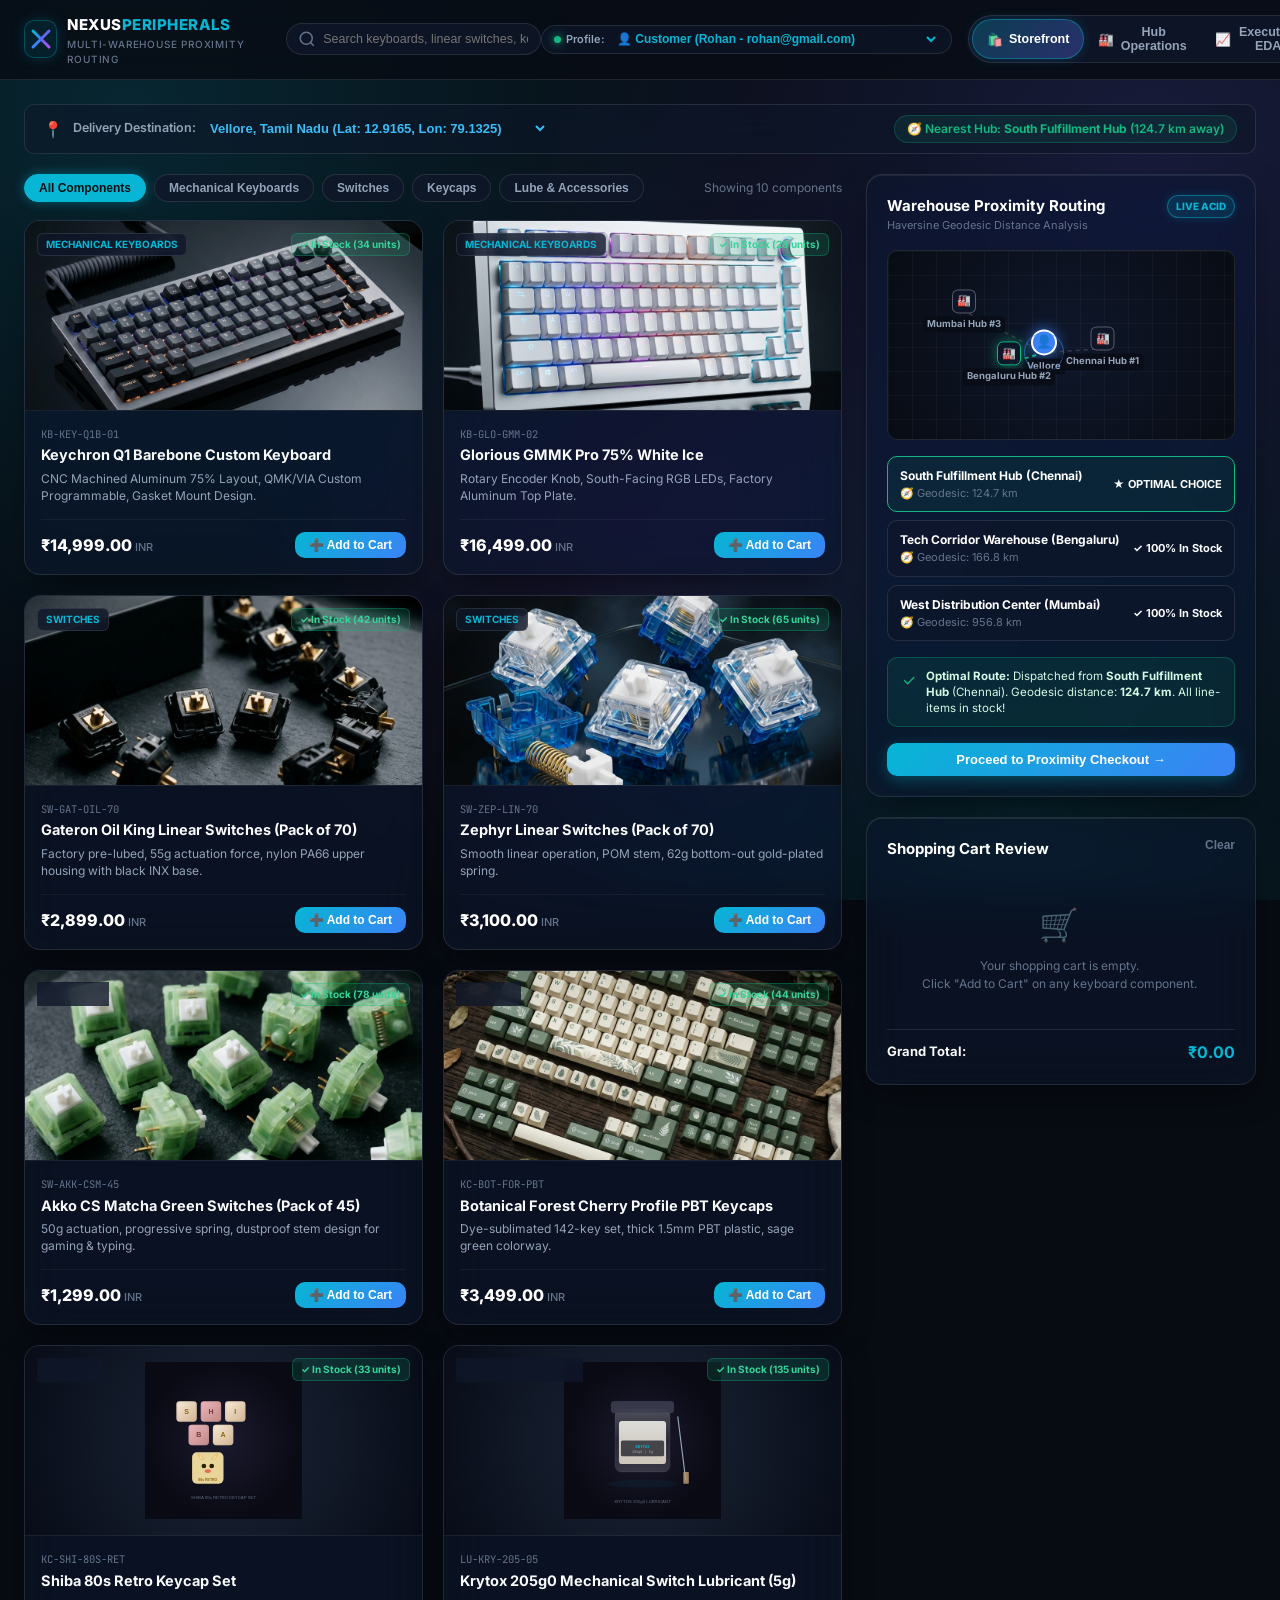
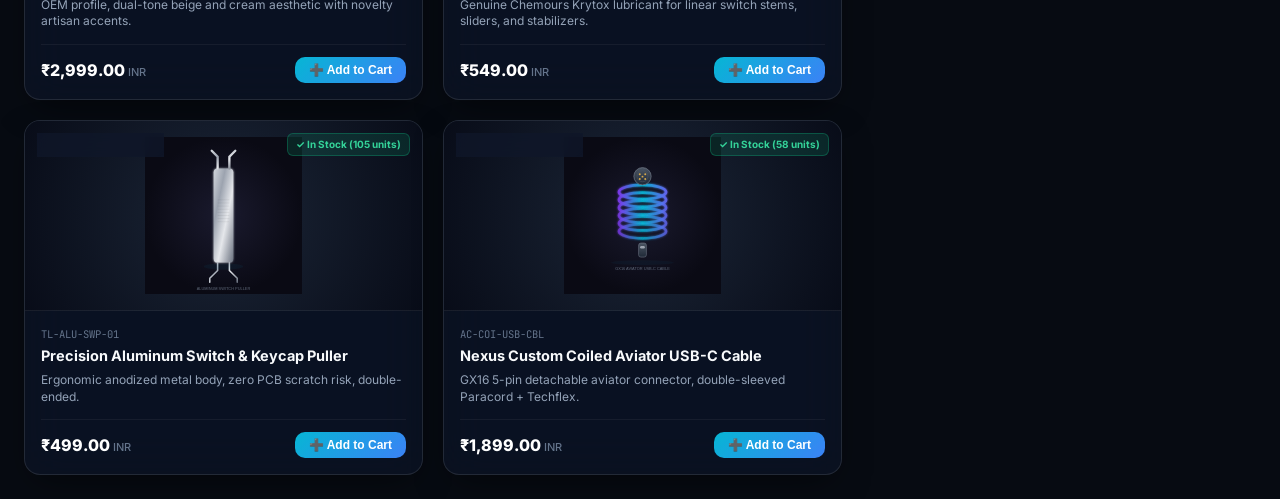
==== web_frontend/index.html @ e1bd0ddf "Replace Python UI with Web UI" ====
<!DOCTYPE html>
<html lang="en">
<head>
  <meta charset="UTF-8">
  <meta name="viewport" content="width=device-width, initial-scale=1.0">
  <title>Nexus Peripherals — Multi-Warehouse Inventory & Proximity Routing System</title>
  <meta name="description" content="Next-generation E-Commerce & Multi-Warehouse Fulfillment Platform for custom mechanical keyboards and components.">
  
  <!-- Modern Google Fonts -->
  <link rel="preconnect" href="https://fonts.googleapis.com">
  <link rel="preconnect" href="https://fonts.gstatic.com" crossorigin>
  <link href="https://fonts.googleapis.com/css2?family=Inter:wght@300;400;500;600;700;800&family=JetBrains+Mono:wght@400;500;600&display=swap" rel="stylesheet">
  
  <!-- Core Design System Stylesheet -->
  <link rel="stylesheet" href="styles.css">
</head>
<body class="dark-theme">

  <!-- =========================================================================
       GLOBAL APP HEADER & ROLE SWITCHER
       ========================================================================= -->
  <header class="app-header" id="app-header">
    <div class="header-left">
      <div class="brand-logo" id="brand-logo">
        <div class="logo-glyph">
          <svg width="24" height="24" viewBox="0 0 24 24" fill="none">
            <path d="M4 4L12 12L4 20" stroke="url(#cyanGrad)" stroke-width="3" stroke-linecap="round" stroke-linejoin="round"/>
            <path d="M20 4L12 12L20 20" stroke="url(#indigoGrad)" stroke-width="3" stroke-linecap="round" stroke-linejoin="round"/>
            <defs>
              <linearGradient id="cyanGrad" x1="4" y1="4" x2="12" y2="12" gradientUnits="userSpaceOnUse">
                <stop stop-color="#06B6D4"/>
                <stop offset="1" stop-color="#3B82F6"/>
              </linearGradient>
              <linearGradient id="indigoGrad" x1="12" y1="12" x2="20" y2="20" gradientUnits="userSpaceOnUse">
                <stop stop-color="#6366F1"/>
                <stop offset="1" stop-color="#A855F7"/>
              </linearGradient>
            </defs>
          </svg>
        </div>
        <div class="brand-text">
          <span class="brand-title">NEXUS<span class="brand-highlight">PERIPHERALS</span></span>
          <span class="brand-subtitle">Multi-Warehouse Proximity Routing</span>
        </div>
      </div>

      <!-- Quick Search Bar -->
      <div class="search-container">
        <svg class="search-icon" width="18" height="18" viewBox="0 0 24 24" fill="none" stroke="currentColor" stroke-width="2">
          <circle cx="11" cy="11" r="8"></circle>
          <line x1="21" y1="21" x2="16.65" y2="16.65"></line>
        </svg>
        <input type="text" id="global-search-input" placeholder="Search keyboards, linear switches, keycaps..." autocomplete="off">
      </div>
    </div>

    <div class="header-right">
      <!-- Fast Profile Switcher -->
      <div class="role-selector-pill">
        <label for="active-profile-select" class="profile-label">
          <span class="pulse-dot"></span> Profile:
        </label>
        <select id="active-profile-select" class="custom-select">
          <option value="CUSTOMER">👤 Customer (Rohan - rohan@gmail.com)</option>
          <option value="MANAGER_BLR">🏭 Bengaluru Hub Mgr (manager_bengaluru)</option>
          <option value="MANAGER_MAA">🏭 Chennai Hub Mgr (Samarth - samarth@gmail.com)</option>
          <option value="MANAGER_BOM">🏭 Mumbai Hub Mgr (manager_mumbai)</option>
          <option value="ADMIN">🛡️ System Administrator (admin)</option>
        </select>
      </div>

      <!-- Active Portal Tabs -->
      <nav class="portal-nav" id="portal-nav">
        <button class="nav-tab active" data-portal="customer" id="nav-btn-customer">
          <span class="tab-icon">🛍️</span> Storefront
        </button>
        <button class="nav-tab" data-portal="manager" id="nav-btn-manager">
          <span class="tab-icon">🏭</span> Hub Operations
        </button>
        <button class="nav-tab" data-portal="admin" id="nav-btn-admin">
          <span class="tab-icon">📈</span> Executive EDA
        </button>
      </nav>

      <!-- Cart Trigger Button -->
      <button class="cart-trigger-btn" id="open-cart-modal-btn" aria-label="Open Cart">
        <div class="cart-icon-wrapper">
          <svg width="20" height="20" viewBox="0 0 24 24" fill="none" stroke="currentColor" stroke-width="2">
            <circle cx="9" cy="21" r="1"></circle>
            <circle cx="20" cy="21" r="1"></circle>
            <path d="M1 1h4l2.68 13.39a2 2 0 0 0 2 1.61h9.72a2 2 0 0 0 2-1.61L23 6H6"></path>
          </svg>
          <span class="cart-badge" id="cart-item-count-badge">0</span>
        </div>
        <div class="cart-summary-text">
          <span class="cart-label">Cart</span>
          <span class="cart-amount" id="cart-subtotal-header">₹0</span>
        </div>
      </button>

      <!-- Outbox Telemetry Launcher -->
      <button class="header-action-btn" id="open-outbox-btn" title="View Mailer Telemetry & Outbox">
        <svg width="18" height="18" viewBox="0 0 24 24" fill="none" stroke="currentColor" stroke-width="2">
          <path d="M4 4h16c1.1 0 2 .9 2 2v12c0 1.1-.9 2-2 2H4c-1.1 0-2-.9-2-2V6c0-1.1.9-2 2-2z"></path>
          <polyline points="22,6 12,13 2,6"></polyline>
        </svg>
      </button>
    </div>
  </header>

  <!-- =========================================================================
       MAIN PORTAL CONTAINER
       ========================================================================= -->
  <main class="app-main-content">

    <!-- =======================================================================
         PORTAL 1: CUSTOMER STOREFRONT & PROXIMITY ROUTER
         ======================================================================= -->
    <section class="portal-view active" id="portal-customer-view">
      
      <!-- Customer Banner & Location Bar -->
      <div class="customer-location-strip">
        <div class="location-picker">
          <span class="location-pin">📍</span>
          <span class="location-label">Delivery Destination:</span>
          <select id="customer-city-select" class="custom-select city-select">
            <option value="Vellore" selected>Vellore, Tamil Nadu (Lat: 12.9165, Lon: 79.1325)</option>
            <option value="Bengaluru">Bengaluru, Karnataka (Lat: 12.9716, Lon: 77.5946)</option>
            <option value="Chennai">Chennai, Tamil Nadu (Lat: 13.0827, Lon: 80.2707)</option>
            <option value="Mumbai">Mumbai, Maharashtra (Lat: 19.0760, Lon: 72.8777)</option>
            <option value="Hyderabad">Hyderabad, Telangana (Lat: 17.3850, Lon: 78.4867)</option>
            <option value="Delhi">Delhi, NCR (Lat: 28.7041, Lon: 77.1025)</option>
            <option value="Coimbatore">Coimbatore, Tamil Nadu (Lat: 11.0168, Lon: 76.9558)</option>
          </select>
        </div>
        <div class="location-status-badge" id="proximity-routing-summary-badge">
          <span class="sparkle-icon">🧭</span> Nearest Hub: Evaluating Geodesic Distance...
        </div>
      </div>

      <div class="storefront-layout">
        
        <!-- Left: Product Catalog & Filtering -->
        <div class="catalog-main">
          
          <div class="catalog-controls">
            <div class="category-pills" id="category-filter-pills">
              <button class="pill-btn active" data-category="ALL">All Components</button>
              <button class="pill-btn" data-category="1">Mechanical Keyboards</button>
              <button class="pill-btn" data-category="2">Switches</button>
              <button class="pill-btn" data-category="3">Keycaps</button>
              <button class="pill-btn" data-category="4">Lube & Accessories</button>
            </div>
            <div class="catalog-meta">
              <span id="product-count-display">Showing 10 components</span>
            </div>
          </div>

          <!-- Product Card Grid -->
          <div class="product-grid" id="product-card-grid">
            <!-- Dynamic products rendered by app.js -->
          </div>
        </div>

        <!-- Right: Proximity Router & Routing Telemetry Widget -->
        <aside class="proximity-sidebar">
          
          <div class="glass-card proximity-card">
            <div class="card-header">
              <div class="card-title-group">
                <h3 class="card-title">Warehouse Proximity Routing</h3>
                <span class="card-subtitle">Haversine Geodesic Distance Analysis</span>
              </div>
              <span class="badge badge-glow">LIVE ACID</span>
            </div>

            <!-- Vector Proximity Radar Map -->
            <div class="proximity-radar-map" id="proximity-radar-map">
              <div class="map-grid-bg"></div>
              
              <!-- Customer Pin -->
              <div class="map-node customer-node" id="map-customer-node" style="top: 54%; left: 45%;">
                <div class="node-ripple"></div>
                <div class="node-icon">👤</div>
                <span class="node-label" id="map-customer-city-label">Vellore</span>
              </div>

              <!-- Warehouse Nodes -->
              <div class="map-node wh-node maa-node" style="top: 52%; left: 62%;" title="South Fulfillment Hub (Chennai)">
                <div class="node-icon">🏭</div>
                <span class="node-label">Chennai Hub #1</span>
              </div>

              <div class="map-node wh-node blr-node optimal-node" style="top: 60%; left: 35%;" title="Tech Corridor Hub (Bengaluru)">
                <div class="node-icon">🏭</div>
                <span class="node-label">Bengaluru Hub #2</span>
              </div>

              <div class="map-node wh-node bom-node" style="top: 32%; left: 22%;" title="West Distribution Center (Mumbai)">
                <div class="node-icon">🏭</div>
                <span class="node-label">Mumbai Hub #3</span>
              </div>

              <!-- SVG Connection Lines -->
              <svg class="map-lines-svg" id="map-lines-svg">
                <line id="line-customer-maa" x1="45%" y1="54%" x2="62%" y2="52%" class="routing-line eligible"/>
                <line id="line-customer-blr" x1="45%" y1="54%" x2="35%" y2="60%" class="routing-line optimal"/>
                <line id="line-customer-bom" x1="45%" y1="54%" x2="22%" y2="32%" class="routing-line eligible"/>
              </svg>
            </div>

            <!-- Candidate Warehouses Distance Cards -->
            <div class="candidate-hubs-list" id="candidate-hubs-list">
              <!-- Rendered dynamically -->
            </div>

            <div class="routing-decision-banner" id="routing-decision-banner">
              <div class="decision-icon">✓</div>
              <div class="decision-text">
                <strong>Optimal Route Selected:</strong> Orders dispatching from closest warehouse with 100% cart availability.
              </div>
            </div>

            <button class="btn btn-primary btn-full checkout-trigger-btn" id="sidebar-proceed-checkout-btn">
              Proceed to Proximity Checkout &rarr;
            </button>
          </div>

          <!-- Quick Shopping Cart Mini-Drawer -->
          <div class="glass-card mini-cart-card">
            <div class="card-header">
              <h3 class="card-title">Shopping Cart Review</h3>
              <button class="btn-text" id="clear-mini-cart-btn">Clear</button>
            </div>
            <div class="mini-cart-items-list" id="mini-cart-items-list">
              <div class="empty-cart-message">
                <span class="empty-icon">🛒</span>
                <p>Your shopping cart is empty.<br>Click "Add to Cart" on any keyboard component.</p>
              </div>
            </div>
            <div class="mini-cart-footer">
              <div class="subtotal-row">
                <span>Grand Total:</span>
                <span class="subtotal-val" id="mini-cart-grand-total">₹0.00</span>
              </div>
            </div>
          </div>

        </aside>

      </div>
    </section>

    <!-- =======================================================================
         PORTAL 2: WAREHOUSE MANAGER OPERATIONS
         ======================================================================= -->
    <section class="portal-view" id="portal-manager-view">
      
      <div class="manager-hub-header">
        <div class="hub-info-block">
          <div class="hub-icon-box">🏭</div>
          <div class="hub-details">
            <div class="hub-title-row">
              <h2 class="hub-name" id="current-manager-hub-name">Tech Corridor Hub #2 — Bengaluru</h2>
              <span class="badge badge-success">STAFF ACTIVE</span>
            </div>
            <p class="hub-subtitle">Assigned Hub Manager: <strong>Samarth</strong> (<span id="current-manager-email">samarth@gmail.com</span>) • Geodesic Lat: 12.9716, Lon: 77.5946</p>
          </div>
        </div>

        <div class="hub-actions-bar">
          <button class="btn btn-secondary" id="open-restock-modal-btn">
            <span>➕</span> Record Restock Intake
          </button>
          <button class="btn btn-primary" id="refresh-hub-inventory-btn">
            <span>🔄</span> Sync Live Inventory
          </button>
        </div>
      </div>

      <!-- Manager Grid: Bins + Kanban Pipeline -->
      <div class="manager-layout-grid">
        
        <!-- Left: Inventory Bins & Low Stock Monitor -->
        <div class="glass-card inventory-bins-card">
          <div class="card-header">
            <div>
              <h3 class="card-title">Warehouse Bin Inventory Matrix</h3>
              <span class="card-subtitle">Real-time Stock Levels vs. Safety Reorder Thresholds</span>
            </div>
            <span class="badge badge-warning" id="low-stock-count-badge">2 Low Stock Warnings</span>
          </div>

          <div class="bin-table-container">
            <table class="data-table" id="hub-inventory-table">
              <thead>
                <tr>
                  <th>Component</th>
                  <th>SKU</th>
                  <th>Units In Bin</th>
                  <th>Reorder Level</th>
                  <th>Safety Status</th>
                  <th>Quick Restock</th>
                </tr>
              </thead>
              <tbody id="hub-inventory-table-body">
                <!-- Dynamically generated -->
              </tbody>
            </table>
          </div>
        </div>

        <!-- Right: Dispatch Pipeline Kanban Board -->
        <div class="glass-card kanban-card">
          <div class="card-header">
            <div>
              <h3 class="card-title">Fulfillment & Shipment Pipeline</h3>
              <span class="card-subtitle">Live Manifest Tracking & Courier Status Transitions</span>
            </div>
            <span class="badge badge-info">4 Active Dispatches</span>
          </div>

          <div class="kanban-board-container" id="kanban-board-container">
            
            <!-- Column 1: Preparing -->
            <div class="kanban-column" data-status="PREPARING">
              <div class="kanban-col-header">
                <span class="col-dot dot-amber"></span>
                <span class="col-title">Preparing</span>
                <span class="col-count" id="count-col-preparing">1</span>
              </div>
              <div class="kanban-col-cards" id="kanban-col-preparing"></div>
            </div>

            <!-- Column 2: In Transit -->
            <div class="kanban-column" data-status="IN_TRANSIT">
              <div class="kanban-col-header">
                <span class="col-dot dot-blue"></span>
                <span class="col-title">In Transit</span>
                <span class="col-count" id="count-col-in-transit">1</span>
              </div>
              <div class="kanban-col-cards" id="kanban-col-in-transit"></div>
            </div>

            <!-- Column 3: Out for Delivery -->
            <div class="kanban-column" data-status="OUT_FOR_DELIVERY">
              <div class="kanban-col-header">
                <span class="col-dot dot-indigo"></span>
                <span class="col-title">Out for Delivery</span>
                <span class="col-count" id="count-col-out-delivery">1</span>
              </div>
              <div class="kanban-col-cards" id="kanban-col-out-delivery"></div>
            </div>

            <!-- Column 4: Delivered -->
            <div class="kanban-column" data-status="DELIVERED">
              <div class="kanban-col-header">
                <span class="col-dot dot-emerald"></span>
                <span class="col-title">Delivered</span>
                <span class="col-count" id="count-col-delivered">1</span>
              </div>
              <div class="kanban-col-cards" id="kanban-col-delivered"></div>
            </div>

          </div>
        </div>

      </div>

    </section>

    <!-- =======================================================================
         PORTAL 3: SYSTEM ADMINISTRATOR SUITE & EDA ANALYTICS
         ======================================================================= -->
    <section class="portal-view" id="portal-admin-view">
      
      <!-- Executive KPI Cards -->
      <div class="kpi-stat-grid">
        <div class="glass-card kpi-card">
          <div class="kpi-icon-box cyan-glow">₹</div>
          <div class="kpi-content">
            <span class="kpi-label">Gross Platform Revenue</span>
            <div class="kpi-value-row">
              <span class="kpi-value" id="kpi-gross-revenue">₹1,42,85,600</span>
              <span class="kpi-trend positive">+18.4%</span>
            </div>
            <span class="kpi-caption">ACID transactions committed</span>
          </div>
        </div>

        <div class="glass-card kpi-card">
          <div class="kpi-icon-box blue-glow">🛒</div>
          <div class="kpi-content">
            <span class="kpi-label">Total Completed Orders</span>
            <div class="kpi-value-row">
              <span class="kpi-value" id="kpi-total-orders">1,842</span>
              <span class="kpi-trend positive">+12.1%</span>
            </div>
            <span class="kpi-caption">Across all 3 distribution hubs</span>
          </div>
        </div>

        <div class="glass-card kpi-card">
          <div class="kpi-icon-box purple-glow">🏭</div>
          <div class="kpi-content">
            <span class="kpi-label">Fulfillment Warehouses</span>
            <div class="kpi-value-row">
              <span class="kpi-value" id="kpi-hubs-count">3 Hubs</span>
              <span class="kpi-trend neutral">100% Online</span>
            </div>
            <span class="kpi-caption">Chennai, Bengaluru, Mumbai</span>
          </div>
        </div>

        <div class="glass-card kpi-card">
          <div class="kpi-icon-box emerald-glow">⏱️</div>
          <div class="kpi-content">
            <span class="kpi-label">Average Fulfillment Time</span>
            <div class="kpi-value-row">
              <span class="kpi-value" id="kpi-avg-time">14.6 hrs</span>
              <span class="kpi-trend positive">-3.2 hrs</span>
            </div>
            <span class="kpi-caption">Nearest-hub proximity routing</span>
          </div>
        </div>
      </div>

      <!-- EDA Top Action Bar -->
      <div class="admin-action-bar">
        <div class="action-bar-left">
          <span class="eda-title">Exploratory Data Analysis (EDA)</span>
          <span class="eda-period">Fiscal Period: 2024 (January - June)</span>
        </div>
        <div class="action-bar-right">
          <button class="btn btn-secondary" id="admin-broadcast-directive-btn">
            <span>✉️</span> Broadcast Directive to Hub Managers
          </button>
          <button class="btn btn-primary" id="admin-download-pdf-btn">
            <span>📥</span> Export Monthly Audit PDF
          </button>
        </div>
      </div>

      <!-- EDA Visual Charts Grid -->
      <div class="eda-charts-grid">
        
        <!-- Chart 1: Dual-Axis Trend (Sales Revenue vs Intake Volume) -->
        <div class="glass-card chart-card large-chart">
          <div class="card-header">
            <div>
              <h3 class="card-title">Monthly Operations Trend: Revenue vs. Intake</h3>
              <span class="card-subtitle">Sales Revenue (₹ in Thousands) vs. Restock Intake Volume (Units)</span>
            </div>
            <div class="chart-legend">
              <span class="legend-item"><span class="legend-dot cyan"></span> Sales Revenue (₹)</span>
              <span class="legend-item"><span class="legend-dot purple"></span> Restock Intake (Qty)</span>
            </div>
          </div>
          <div class="chart-canvas-container">
            <canvas id="canvas-operations-trend" height="280"></canvas>
          </div>
        </div>

        <!-- Chart 2: Category Revenue Donut Chart -->
        <div class="glass-card chart-card donut-chart">
          <div class="card-header">
            <div>
              <h3 class="card-title">Category Revenue Share</h3>
              <span class="card-subtitle">Gross Sales by Component Category</span>
            </div>
          </div>
          <div class="chart-canvas-container donut-container">
            <canvas id="canvas-category-donut" height="220"></canvas>
            <div class="donut-center-metric">
              <span class="metric-val">₹1.42 Cr</span>
              <span class="metric-lbl">Total Sales</span>
            </div>
          </div>
          <div class="category-breakdown-legend" id="category-breakdown-legend">
            <!-- Dynamic Category Percentages -->
          </div>
        </div>

      </div>

      <!-- Bottom Admin Table: Top Performing SKUs -->
      <div class="glass-card top-skus-card">
        <div class="card-header">
          <div>
            <h3 class="card-title">Top Performing Components by Volume & Gross Revenue</h3>
            <span class="card-subtitle">Real-time Ranking from ORDER_ITEM Aggregations</span>
          </div>
          <span class="badge badge-success">TOP PERFORMERS</span>
        </div>
        <div class="bin-table-container">
          <table class="data-table" id="top-skus-table">
            <thead>
              <tr>
                <th>Rank</th>
                <th>Component Name</th>
                <th>SKU</th>
                <th>Category</th>
                <th>Units Sold</th>
                <th>Gross Revenue (₹)</th>
                <th>Velocity Rating</th>
              </tr>
            </thead>
            <tbody id="top-skus-table-body">
              <!-- Dynamically populated -->
            </tbody>
          </table>
        </div>
      </div>

    </section>

  </main>

  <!-- =========================================================================
       MODAL 1: PROXIMITY CHECKOUT & ACID TRANSACTION CONSOLE
       ========================================================================= -->
  <div class="modal-backdrop" id="checkout-modal-backdrop">
    <div class="modal-card checkout-modal-card">
      <div class="modal-header">
        <div class="modal-title-group">
          <h2 class="modal-title">Nearest-Warehouse Proximity Checkout</h2>
          <span class="modal-subtitle">Atomic Multi-Item ACID Commit & Geodesic Routing</span>
        </div>
        <button class="modal-close-btn" id="close-checkout-modal-btn">&times;</button>
      </div>

      <div class="modal-body-split">
        
        <!-- Left: Routing Decision & Geodesic Calculation -->
        <div class="modal-col modal-col-routing">
          <div class="route-summary-box" id="modal-route-summary-box">
            <div class="route-hub-badge">★ OPTIMAL HUB SELECTED</div>
            <h3 class="route-hub-name" id="modal-chosen-hub-name">Tech Corridor Hub — Bengaluru</h3>
            <p class="route-hub-stats" id="modal-chosen-hub-stats">
              Geodesic Distance: <strong>164.2 km</strong> from Vellore<br>
              Stock Status: <strong class="text-emerald">100% In Stock</strong> for all cart items!
            </p>
          </div>

          <h4 class="section-title">Itemized Order Manifest:</h4>
          <div class="modal-cart-items-scroll" id="modal-checkout-items-list">
            <!-- Rendered by JS -->
          </div>

          <div class="payment-method-selector">
            <h4 class="section-title">Select Payment Method:</h4>
            <div class="payment-options-grid">
              <label class="pay-option active">
                <input type="radio" name="pay_method" value="UPI" checked>
                <span class="pay-icon">📱</span>
                <span class="pay-name">UPI / QR Code</span>
              </label>
              <label class="pay-option">
                <input type="radio" name="pay_method" value="CARD">
                <span class="pay-icon">💳</span>
                <span class="pay-name">Credit / Debit Card</span>
              </label>
              <label class="pay-option">
                <input type="radio" name="pay_method" value="NETBANKING">
                <span class="pay-icon">🏦</span>
                <span class="pay-name">NetBanking</span>
              </label>
              <label class="pay-option">
                <input type="radio" name="pay_method" value="COD">
                <span class="pay-icon">💵</span>
                <span class="pay-name">Cash on Delivery</span>
              </label>
            </div>
          </div>

          <div class="modal-total-banner">
            <span>Amount Payable:</span>
            <span class="modal-total-val" id="modal-checkout-grand-total">₹0.00</span>
          </div>

          <button class="btn btn-success btn-full btn-large" id="confirm-acid-order-btn">
            ⚡ Confirm Atomic Order (ACID Commit)
          </button>
        </div>

        <!-- Right: ACID Transaction Live Telemetry Terminal -->
        <div class="modal-col modal-col-terminal">
          <div class="terminal-header">
            <div class="terminal-dots">
              <span class="t-dot t-red"></span>
              <span class="t-dot t-yellow"></span>
              <span class="t-dot t-green"></span>
            </div>
            <span class="terminal-title">MySQL 8.0 ACID Transaction Console</span>
          </div>
          <div class="terminal-screen" id="acid-terminal-screen">
            <div class="t-line t-dim">-- Nexus Peripherals ACID Transaction Console Ready --</div>
            <div class="t-line t-dim">-- Click 'Confirm Atomic Order' to start sequence --</div>
          </div>
        </div>

      </div>
    </div>
  </div>

  <!-- =========================================================================
       MODAL 2: ADMIN DIRECTIVE EMAIL DISPATCH
       ========================================================================= -->
  <div class="modal-backdrop" id="directive-modal-backdrop">
    <div class="modal-card directive-modal-card">
      <div class="modal-header">
        <div>
          <h2 class="modal-title">Executive Operational Directive</h2>
          <span class="modal-subtitle">Dispatch High-Priority Directives to Warehouse Hub Managers</span>
        </div>
        <button class="modal-close-btn" id="close-directive-modal-btn">&times;</button>
      </div>

      <div class="modal-body-form">
        <div class="form-row">
          <label>Target Hub Manager Recipient:</label>
          <select id="directive-recipient-select" class="custom-select">
            <option value="ALL">[BROADCAST TO ALL WAREHOUSE MANAGERS]</option>
            <option value="samarth@gmail.com">Samarth — Chennai Hub (samarth@gmail.com)</option>
            <option value="bengaluru@nexus.internal">Bengaluru Hub Manager (manager_bengaluru)</option>
            <option value="mumbai@nexus.internal">Mumbai Hub Manager (manager_mumbai)</option>
          </select>
        </div>

        <div class="form-row">
          <label>Urgency Priority Level:</label>
          <select id="directive-priority-select" class="custom-select">
            <option value="NORMAL">Normal Priority</option>
            <option value="HIGH" selected>High Priority (Operational Notice)</option>
            <option value="CRITICAL">Critical Emergency (Immediate Fulfillment Restock)</option>
          </select>
        </div>

        <div class="form-row">
          <label>Directive Subject Line:</label>
          <input type="text" id="directive-subject-input" class="text-input" value="Annual Inventory Restock Audit & Switch Intake Protocols">
        </div>

        <div class="form-row">
          <label>Operational Instructions Body:</label>
          <textarea id="directive-body-input" class="textarea-input" rows="6">Please execute a bin-level physical inventory count of all mechanical switch variants (Gateron Oil King, Zephyr Linear) before end of day. Any discrepancy exceeding 2 units must be escalated to Administration.</textarea>
        </div>

        <div class="form-actions">
          <button class="btn btn-secondary" id="cancel-directive-btn">Cancel</button>
          <button class="btn btn-primary" id="send-directive-email-btn">
            <span>✉️</span> Dispatch Asynchronous Directive via SMTP
          </button>
        </div>
      </div>
    </div>
  </div>

  <!-- =========================================================================
       MODAL 3: RESTOCK INTAKE BATCH
       ========================================================================= -->
  <div class="modal-backdrop" id="restock-modal-backdrop">
    <div class="modal-card restock-modal-card">
      <div class="modal-header">
        <div>
          <h2 class="modal-title">Record Warehouse Stock Intake</h2>
          <span class="modal-subtitle">Restock Batch & Supplier Delivery Intake</span>
        </div>
        <button class="modal-close-btn" id="close-restock-modal-btn">&times;</button>
      </div>

      <div class="modal-body-form">
        <div class="form-row">
          <label>Component to Restock:</label>
          <select id="restock-product-select" class="custom-select">
            <!-- Populated by JS -->
          </select>
        </div>

        <div class="form-row">
          <label>Intake Units (Quantity):</label>
          <input type="number" id="restock-qty-input" class="text-input" value="50" min="1" max="1000">
        </div>

        <div class="form-row">
          <label>Supplier / Batch Identifier:</label>
          <input type="text" id="restock-supplier-input" class="text-input" value="Gateron Factory Direct (Batch #NX-2024-B8)">
        </div>

        <div class="form-actions">
          <button class="btn btn-secondary" id="cancel-restock-btn">Cancel</button>
          <button class="btn btn-success" id="confirm-restock-btn">
            <span>✓</span> Commit Restock Batch to PRODUCT_INVENTORY
          </button>
        </div>
      </div>
    </div>
  </div>

  <!-- =========================================================================
       MODAL 4: SMTP OUTBOX TELEMETRY LOG
       ========================================================================= -->
  <div class="modal-backdrop" id="outbox-modal-backdrop">
    <div class="modal-card outbox-modal-card">
      <div class="modal-header">
        <div>
          <h2 class="modal-title">SMTP Mailer Settings & Outbox Audit Manifest</h2>
          <span class="modal-subtitle">Asynchronous Transactional Email Dispatches</span>
        </div>
        <button class="modal-close-btn" id="close-outbox-modal-btn">&times;</button>
      </div>

      <div class="outbox-telemetry-body">
        <div class="outbox-config-summary">
          <span class="config-chip">SMTP Server: <code>smtp.gmail.com:587</code></span>
          <span class="config-chip">Mode: <strong class="text-emerald">Live / Simulation Fallback</strong></span>
          <span class="config-chip">Log File: <code>logs/email_notifications.log</code></span>
        </div>

        <div class="bin-table-container">
          <table class="data-table" id="outbox-manifest-table">
            <thead>
              <tr>
                <th>Timestamp</th>
                <th>Type</th>
                <th>Recipient</th>
                <th>Subject</th>
                <th>Status</th>
              </tr>
            </thead>
            <tbody id="outbox-manifest-table-body">
              <!-- Rendered by JS -->
            </tbody>
          </table>
        </div>
      </div>
    </div>
  </div>

  <!-- Toast Notification Container -->
  <div class="toast-container" id="toast-container"></div>

  <!-- Application Logic -->
  <script src="app.js"></script>
</body>
</html>
---- web_frontend/styles.css ----
/* ==========================================================================
   NEXUS PERIPHERALS — DESIGN SYSTEM & STYLESHEET
   Aesthetics: Deep Obsidian, Glassmorphism, Neon Cyan & Indigo Accents
   ========================================================================== */

:root {
  /* Color Palette - Dark Obsidian Glass & Sleek Slates */
  --bg-app: #070B12;
  --bg-surface: rgba(15, 23, 42, 0.72);
  --bg-card: rgba(15, 23, 42, 0.58);
  --bg-card-hover: rgba(30, 41, 59, 0.72);
  --bg-glass: rgba(13, 20, 36, 0.52);
  --border-subtle: rgba(255, 255, 255, 0.1);
  --border-glow: rgba(6, 182, 212, 0.45);

  /* Brand Accents */
  --accent-cyan: #06B6D4;
  --accent-blue: #3B82F6;
  --accent-indigo: #6366F1;
  --accent-purple: #8B5CF6;
  --accent-pink: #EC4899;

  /* Semantic Feedback */
  --status-emerald: #10B981;
  --status-amber: #F59E0B;
  --status-crimson: #EF4444;
  --status-info: #0284C7;

  /* Text Colors */
  --text-main: #F8FAFC;
  --text-muted: #94A3B8;
  --text-dim: #64748B;
  --text-glow: #38BDF8;

  /* Typography */
  --font-sans: 'Inter', -apple-system, BlinkMacSystemFont, 'Segoe UI', Roboto, sans-serif;
  --font-mono: 'JetBrains Mono', 'Fira Code', monospace;

  /* Radii & Shadows */
  --radius-sm: 6px;
  --radius-md: 10px;
  --radius-lg: 16px;
  --radius-full: 9999px;
  --shadow-glow: 0 0 20px rgba(6, 182, 212, 0.25);
  --shadow-card: 0 12px 35px -10px rgba(0, 0, 0, 0.55), inset 0 1px 0 rgba(255, 255, 255, 0.08);
  --shadow-modal: 0 25px 60px -15px rgba(0, 0, 0, 0.85), inset 0 1px 0 rgba(255, 255, 255, 0.12);
  --backdrop-blur: blur(20px) saturate(180%);
}

* {
  box-sizing: border-box;
  margin: 0;
  padding: 0;
}

body {
  font-family: var(--font-sans);
  background-color: var(--bg-app);
  color: var(--text-main);
  min-height: 100vh;
  line-height: 1.5;
  overflow-x: hidden;
  background-image: 
    radial-gradient(circle at 10% 12%, rgba(6, 182, 212, 0.16) 0%, transparent 45%),
    radial-gradient(circle at 90% 18%, rgba(99, 102, 241, 0.18) 0%, transparent 45%),
    radial-gradient(circle at 50% 60%, rgba(139, 92, 246, 0.13) 0%, transparent 50%),
    radial-gradient(circle at 80% 90%, rgba(6, 182, 212, 0.12) 0%, transparent 40%);
  background-attachment: fixed;
  scroll-behavior: smooth;
}

/* ==========================================================================
   GLOBAL HEADER
   ========================================================================== */
.app-header {
  position: sticky;
  top: 0;
  z-index: 100;
  display: flex;
  align-items: center;
  justify-content: space-between;
  padding: 12px 24px;
  background: rgba(8, 12, 20, 0.85);
  backdrop-filter: blur(16px);
  -webkit-backdrop-filter: blur(16px);
  border-bottom: 1px solid var(--border-subtle);
}

.header-left, .header-right {
  display: flex;
  align-items: center;
  gap: 16px;
}

.brand-logo {
  display: flex;
  align-items: center;
  gap: 10px;
  text-decoration: none;
  cursor: pointer;
}

.logo-glyph {
  width: 38px;
  height: 38px;
  border-radius: var(--radius-md);
  background: rgba(6, 182, 212, 0.1);
  border: 1px solid rgba(6, 182, 212, 0.3);
  display: flex;
  align-items: center;
  justify-content: center;
  box-shadow: 0 0 14px rgba(6, 182, 212, 0.2);
}

.brand-title {
  font-size: 15px;
  font-weight: 800;
  letter-spacing: 0.5px;
  color: #FFFFFF;
}

.brand-highlight {
  color: var(--accent-cyan);
}

.brand-subtitle {
  display: block;
  font-size: 10px;
  font-weight: 500;
  color: var(--text-dim);
  text-transform: uppercase;
  letter-spacing: 0.8px;
}

/* Search Input */
.search-container {
  position: relative;
  width: 290px;
}

.search-icon {
  position: absolute;
  left: 12px;
  top: 50%;
  transform: translateY(-50%);
  color: var(--text-dim);
  pointer-events: none;
}

.search-container input {
  width: 100%;
  padding: 8px 12px 8px 36px;
  background: rgba(15, 23, 42, 0.8);
  border: 1px solid var(--border-subtle);
  border-radius: var(--radius-full);
  color: var(--text-main);
  font-size: 12.5px;
  outline: none;
  transition: all 0.2s ease;
}

.search-container input:focus {
  border-color: var(--accent-cyan);
  box-shadow: 0 0 10px rgba(6, 182, 212, 0.25);
}

/* Role Selector Pill */
.role-selector-pill {
  display: flex;
  align-items: center;
  gap: 8px;
  background: rgba(15, 23, 42, 0.7);
  padding: 5px 12px;
  border-radius: var(--radius-full);
  border: 1px solid var(--border-subtle);
}

.profile-label {
  font-size: 11px;
  font-weight: 600;
  color: var(--text-muted);
  display: flex;
  align-items: center;
  gap: 5px;
}

.pulse-dot {
  width: 7px;
  height: 7px;
  background-color: var(--status-emerald);
  border-radius: 50%;
  box-shadow: 0 0 8px var(--status-emerald);
  animation: pulseAnim 2s infinite;
}

@keyframes pulseAnim {
  0%, 100% { opacity: 1; transform: scale(1); }
  50% { opacity: 0.4; transform: scale(0.85); }
}

.custom-select {
  background: transparent;
  border: none;
  color: var(--accent-cyan);
  font-size: 12px;
  font-weight: 600;
  outline: none;
  cursor: pointer;
}

.custom-select option {
  background-color: var(--bg-surface);
  color: var(--text-main);
}

/* Portal Nav */
.portal-nav {
  display: flex;
  background: rgba(15, 23, 42, 0.8);
  border-radius: var(--radius-full);
  padding: 3px;
  border: 1px solid var(--border-subtle);
}

.nav-tab {
  display: flex;
  align-items: center;
  gap: 6px;
  padding: 6px 14px;
  background: transparent;
  border: none;
  border-radius: var(--radius-full);
  color: var(--text-muted);
  font-size: 12.5px;
  font-weight: 600;
  cursor: pointer;
  transition: all 0.2s ease;
}

.nav-tab:hover {
  color: var(--text-main);
}

.nav-tab.active {
  background: linear-gradient(135deg, rgba(6, 182, 212, 0.25), rgba(99, 102, 241, 0.35));
  color: #FFFFFF;
  border: 1px solid rgba(6, 182, 212, 0.4);
  box-shadow: 0 0 12px rgba(6, 182, 212, 0.2);
}

/* Cart Trigger Button */
.cart-trigger-btn {
  display: flex;
  align-items: center;
  gap: 10px;
  padding: 6px 14px;
  background: linear-gradient(135deg, #1E3A8A, #2563EB);
  border: 1px solid rgba(59, 130, 246, 0.4);
  border-radius: var(--radius-full);
  color: #FFFFFF;
  cursor: pointer;
  transition: all 0.2s ease;
  box-shadow: 0 4px 12px rgba(37, 99, 235, 0.25);
}

.cart-trigger-btn:hover {
  transform: translateY(-1px);
  box-shadow: 0 6px 18px rgba(37, 99, 235, 0.4);
}

.cart-icon-wrapper {
  position: relative;
  display: flex;
  align-items: center;
}

.cart-badge {
  position: absolute;
  top: -8px;
  right: -10px;
  background-color: var(--status-crimson);
  color: #FFFFFF;
  font-size: 10px;
  font-weight: 800;
  padding: 1px 6px;
  border-radius: var(--radius-full);
  border: 2px solid var(--bg-app);
}

.cart-summary-text {
  display: flex;
  flex-direction: column;
  text-align: left;
}

.cart-label {
  font-size: 9px;
  text-transform: uppercase;
  color: #93C5FD;
  font-weight: 700;
  line-height: 1;
}

.cart-amount {
  font-size: 12px;
  font-weight: 700;
  line-height: 1.2;
}

.header-action-btn {
  background: rgba(15, 23, 42, 0.8);
  border: 1px solid var(--border-subtle);
  color: var(--text-muted);
  width: 36px;
  height: 36px;
  border-radius: 50%;
  display: flex;
  align-items: center;
  justify-content: center;
  cursor: pointer;
  transition: all 0.2s ease;
}

.header-action-btn:hover {
  color: var(--accent-cyan);
  border-color: var(--accent-cyan);
}

/* ==========================================================================
   PORTAL VIEWS ARCHITECTURE
   ========================================================================== */
.app-main-content {
  padding: 24px;
  max-width: 1540px;
  margin: 0 auto;
}

.portal-view {
  display: none;
  animation: fadeIn 0.3s ease;
}

.portal-view.active {
  display: block;
}

@keyframes fadeIn {
  from { opacity: 0; transform: translateY(6px); }
  to { opacity: 1; transform: translateY(0); }
}

/* Location Bar */
.customer-location-strip {
  display: flex;
  align-items: center;
  justify-content: space-between;
  background: var(--bg-card);
  border: 1px solid var(--border-subtle);
  border-radius: var(--radius-md);
  padding: 10px 18px;
  margin-bottom: 20px;
  backdrop-filter: blur(12px);
}

.location-picker {
  display: flex;
  align-items: center;
  gap: 10px;
}

.location-label {
  font-size: 12.5px;
  font-weight: 600;
  color: var(--text-muted);
}

.city-select {
  font-size: 13px;
  font-weight: 700;
  color: #38BDF8;
}

.location-status-badge {
  font-size: 12px;
  font-weight: 600;
  color: var(--status-emerald);
  background: rgba(16, 185, 129, 0.1);
  border: 1px solid rgba(16, 185, 129, 0.25);
  padding: 4px 12px;
  border-radius: var(--radius-full);
}

/* ==========================================================================
   CUSTOMER STOREFRONT & CATALOG LAYOUT
   ========================================================================== */
.storefront-layout {
  display: grid;
  grid-template-columns: 1fr 390px;
  gap: 24px;
}

.catalog-controls {
  display: flex;
  align-items: center;
  justify-content: space-between;
  margin-bottom: 18px;
}

.category-pills {
  display: flex;
  gap: 8px;
  flex-wrap: wrap;
}

.pill-btn {
  padding: 6px 14px;
  background: rgba(15, 23, 42, 0.8);
  border: 1px solid var(--border-subtle);
  border-radius: var(--radius-full);
  color: var(--text-muted);
  font-size: 12px;
  font-weight: 600;
  cursor: pointer;
  transition: all 0.2s ease;
}

.pill-btn:hover {
  color: #FFFFFF;
  border-color: rgba(255, 255, 255, 0.2);
}

.pill-btn.active {
  background: var(--accent-cyan);
  color: #080C14;
  font-weight: 700;
  border-color: var(--accent-cyan);
  box-shadow: 0 0 12px rgba(6, 182, 212, 0.4);
}

.catalog-meta {
  font-size: 12px;
  color: var(--text-dim);
}

/* Product Cards Grid */
.product-grid {
  display: grid;
  grid-template-columns: repeat(auto-fill, minmax(270px, 1fr));
  gap: 20px;
}

.product-card {
  background: var(--bg-card);
  border: 1px solid var(--border-subtle);
  border-radius: var(--radius-lg);
  overflow: hidden;
  backdrop-filter: var(--backdrop-blur);
  -webkit-backdrop-filter: var(--backdrop-blur);
  box-shadow: var(--shadow-card);
  display: flex;
  flex-direction: column;
  transition: all 0.3s cubic-bezier(0.16, 1, 0.3, 1);
  position: relative;
}

.product-card:hover {
  transform: translateY(-5px);
  border-color: rgba(6, 182, 212, 0.45);
  box-shadow: 0 20px 45px -15px rgba(0, 0, 0, 0.7), 0 0 25px rgba(6, 182, 212, 0.22), inset 0 1px 0 rgba(255, 255, 255, 0.15);
}

.product-img-wrapper {
  height: 190px;
  background: radial-gradient(circle at 50% 40%, rgba(30, 41, 59, 0.6) 0%, rgba(10, 15, 28, 0.95) 100%);
  display: flex;
  align-items: center;
  justify-content: center;
  position: relative;
  overflow: hidden;
  border-bottom: 1px solid rgba(255, 255, 255, 0.06);
}

.product-img {
  width: 100%;
  height: 100%;
  object-fit: cover;
  object-position: center;
  display: block;
  transition: transform 0.5s cubic-bezier(0.16, 1, 0.3, 1), filter 0.3s ease;
}

.product-img[src$=".svg"] {
  object-fit: contain;
  padding: 16px;
  background: radial-gradient(circle at center, rgba(30, 41, 59, 0.8) 0%, rgba(8, 12, 24, 0.98) 100%);
}

.product-card:hover .product-img {
  transform: scale(1.08);
  filter: brightness(1.05);
}

.product-img-icon {
  font-size: 64px;
  filter: drop-shadow(0 10px 15px rgba(0,0,0,0.4));
  transition: transform 0.3s ease;
}

.product-card:hover .product-img-icon {
  transform: scale(1.08);
}

.product-category-tag {
  position: absolute;
  top: 12px;
  left: 12px;
  background: rgba(15, 23, 42, 0.8);
  backdrop-filter: blur(8px);
  border: 1px solid var(--border-subtle);
  font-size: 10px;
  font-weight: 700;
  text-transform: uppercase;
  color: var(--accent-cyan);
  padding: 3px 8px;
  border-radius: var(--radius-sm);
}

.product-stock-tag {
  position: absolute;
  top: 12px;
  right: 12px;
  font-size: 10px;
  font-weight: 700;
  padding: 3px 8px;
  border-radius: var(--radius-sm);
}

.stock-in {
  background: rgba(16, 185, 129, 0.15);
  color: #34D399;
  border: 1px solid rgba(16, 185, 129, 0.3);
}

.stock-low {
  background: rgba(245, 158, 11, 0.15);
  color: #FBBF24;
  border: 1px solid rgba(245, 158, 11, 0.3);
}

.product-card-body {
  padding: 16px;
  display: flex;
  flex-direction: column;
  flex: 1;
}

.product-sku {
  font-family: var(--font-mono);
  font-size: 10.5px;
  color: var(--text-dim);
  margin-bottom: 4px;
}

.product-name {
  font-size: 14.5px;
  font-weight: 700;
  color: var(--text-main);
  margin-bottom: 6px;
  line-height: 1.3;
}

.product-desc {
  font-size: 12px;
  color: var(--text-muted);
  line-height: 1.4;
  margin-bottom: 14px;
  display: -webkit-box;
  -webkit-line-clamp: 2;
  -webkit-box-orient: vertical;
  overflow: hidden;
}

.product-card-footer {
  margin-top: auto;
  display: flex;
  align-items: center;
  justify-content: space-between;
  padding-top: 12px;
  border-top: 1px solid rgba(255, 255, 255, 0.05);
}

.product-price {
  font-size: 16px;
  font-weight: 800;
  color: #FFFFFF;
}

.product-price span {
  font-size: 11px;
  color: var(--text-dim);
  font-weight: 500;
}

.btn-add-cart {
  background: linear-gradient(135deg, var(--accent-cyan), var(--accent-blue));
  border: none;
  color: #FFFFFF;
  padding: 6px 14px;
  border-radius: var(--radius-md);
  font-size: 12px;
  font-weight: 700;
  cursor: pointer;
  transition: all 0.2s ease;
}

.btn-add-cart:hover {
  box-shadow: 0 0 14px rgba(6, 182, 212, 0.4);
  transform: scale(1.03);
}

/* ==========================================================================
   GLASS CARDS & PROXIMITY RADAR WIDGET
   ========================================================================== */
.glass-card {
  background: var(--bg-card);
  border: 1px solid var(--border-subtle);
  border-radius: var(--radius-lg);
  padding: 20px;
  backdrop-filter: var(--backdrop-blur);
  -webkit-backdrop-filter: var(--backdrop-blur);
  box-shadow: var(--shadow-card);
  transition: all 0.3s cubic-bezier(0.16, 1, 0.3, 1);
}

.card-header {
  display: flex;
  align-items: flex-start;
  justify-content: space-between;
  margin-bottom: 16px;
}

.card-title {
  font-size: 15px;
  font-weight: 700;
  color: #FFFFFF;
}

.card-subtitle {
  display: block;
  font-size: 11px;
  color: var(--text-dim);
}

/* Badges */
.badge {
  font-size: 10px;
  font-weight: 800;
  text-transform: uppercase;
  padding: 3px 8px;
  border-radius: var(--radius-full);
}

.badge-glow {
  background: rgba(6, 182, 212, 0.15);
  color: var(--accent-cyan);
  border: 1px solid var(--border-glow);
  box-shadow: 0 0 10px rgba(6, 182, 212, 0.2);
}

.badge-success {
  background: rgba(16, 185, 129, 0.15);
  color: #34D399;
  border: 1px solid rgba(16, 185, 129, 0.3);
}

.badge-warning {
  background: rgba(245, 158, 11, 0.15);
  color: #FBBF24;
  border: 1px solid rgba(245, 158, 11, 0.3);
}

.badge-info {
  background: rgba(59, 130, 246, 0.15);
  color: #93C5FD;
  border: 1px solid rgba(59, 130, 246, 0.3);
}

/* Vector Radar Map */
.proximity-radar-map {
  position: relative;
  height: 190px;
  background: radial-gradient(circle at 50% 50%, #0F172A, #080C14);
  border: 1px solid var(--border-subtle);
  border-radius: var(--radius-md);
  margin-bottom: 16px;
  overflow: hidden;
}

.map-grid-bg {
  position: absolute;
  inset: 0;
  background-size: 24px 24px;
  background-image: 
    linear-gradient(to right, rgba(255, 255, 255, 0.03) 1px, transparent 1px),
    linear-gradient(to bottom, rgba(255, 255, 255, 0.03) 1px, transparent 1px);
}

.map-node {
  position: absolute;
  transform: translate(-50%, -50%);
  display: flex;
  flex-direction: column;
  align-items: center;
  z-index: 5;
  cursor: pointer;
}

.customer-node .node-icon {
  width: 26px;
  height: 26px;
  background: #3B82F6;
  border-radius: 50%;
  display: flex;
  align-items: center;
  justify-content: center;
  font-size: 13px;
  box-shadow: 0 0 14px rgba(59, 130, 246, 0.8);
  border: 2px solid #FFFFFF;
}

.node-ripple {
  position: absolute;
  width: 40px;
  height: 40px;
  top: 50%;
  left: 50%;
  transform: translate(-50%, -50%);
  border-radius: 50%;
  border: 1px solid rgba(59, 130, 246, 0.6);
  animation: rippleAnim 2s infinite;
}

@keyframes rippleAnim {
  0% { transform: translate(-50%, -50%) scale(0.6); opacity: 1; }
  100% { transform: translate(-50%, -50%) scale(1.6); opacity: 0; }
}

.wh-node .node-icon {
  width: 24px;
  height: 24px;
  background: rgba(15, 23, 42, 0.9);
  border: 1px solid rgba(255, 255, 255, 0.3);
  border-radius: 6px;
  display: flex;
  align-items: center;
  justify-content: center;
  font-size: 11px;
}

.optimal-node .node-icon {
  border-color: var(--status-emerald);
  box-shadow: 0 0 14px rgba(16, 185, 129, 0.6);
}

.node-label {
  font-size: 9.5px;
  font-weight: 700;
  color: var(--text-muted);
  margin-top: 3px;
  white-space: nowrap;
  background: rgba(8, 12, 20, 0.8);
  padding: 1px 4px;
  border-radius: 3px;
}

.map-lines-svg {
  position: absolute;
  inset: 0;
  width: 100%;
  height: 100%;
  pointer-events: none;
}

.routing-line {
  stroke-dasharray: 4;
  animation: dashAnim 20s linear infinite;
}

.routing-line.optimal {
  stroke: var(--status-emerald);
  stroke-width: 2.2;
}

.routing-line.eligible {
  stroke: rgba(255, 255, 255, 0.15);
  stroke-width: 1.5;
}

@keyframes dashAnim {
  to { stroke-dashoffset: -100; }
}

/* Candidate Hubs List */
.candidate-hubs-list {
  display: flex;
  flex-direction: column;
  gap: 8px;
  margin-bottom: 16px;
}

.candidate-hub-row {
  display: flex;
  align-items: center;
  justify-content: space-between;
  padding: 10px 12px;
  background: rgba(15, 23, 42, 0.7);
  border: 1px solid var(--border-subtle);
  border-radius: var(--radius-md);
  transition: all 0.2s ease;
}

.candidate-hub-row.selected {
  border-color: var(--status-emerald);
  background: rgba(16, 185, 129, 0.08);
}

.hub-row-info {
  display: flex;
  flex-direction: column;
}

.hub-row-name {
  font-size: 12px;
  font-weight: 700;
  color: #FFFFFF;
}

.hub-row-dist {
  font-size: 11px;
  color: var(--text-dim);
}

.hub-row-status {
  font-size: 11px;
  font-weight: 700;
}

.routing-decision-banner {
  display: flex;
  gap: 10px;
  padding: 10px 14px;
  background: rgba(16, 185, 129, 0.1);
  border: 1px solid rgba(16, 185, 129, 0.3);
  border-radius: var(--radius-md);
  margin-bottom: 16px;
}

.decision-icon {
  font-size: 16px;
  color: var(--status-emerald);
}

.decision-text {
  font-size: 11.5px;
  color: #D1FAE5;
  line-height: 1.4;
}

/* Buttons */
.btn {
  display: inline-flex;
  align-items: center;
  justify-content: center;
  gap: 8px;
  padding: 9px 18px;
  border-radius: var(--radius-md);
  font-size: 13px;
  font-weight: 700;
  cursor: pointer;
  border: none;
  transition: all 0.2s ease;
  text-decoration: none;
}

.btn-primary {
  background: linear-gradient(135deg, var(--accent-cyan), var(--accent-blue));
  color: #FFFFFF;
  box-shadow: 0 4px 14px rgba(6, 182, 212, 0.3);
}

.btn-primary:hover {
  transform: translateY(-1px);
  box-shadow: 0 6px 20px rgba(6, 182, 212, 0.45);
}

.btn-secondary {
  background: rgba(30, 41, 59, 0.8);
  border: 1px solid var(--border-subtle);
  color: var(--text-main);
}

.btn-secondary:hover {
  background: rgba(51, 65, 85, 0.9);
  border-color: rgba(255, 255, 255, 0.2);
}

.btn-success {
  background: linear-gradient(135deg, #059669, #10B981);
  color: #FFFFFF;
  box-shadow: 0 4px 14px rgba(16, 185, 129, 0.3);
}

.btn-success:hover {
  box-shadow: 0 6px 20px rgba(16, 185, 129, 0.5);
  transform: translateY(-1px);
}

.btn-full {
  width: 100%;
}

.btn-large {
  padding: 13px 24px;
  font-size: 14px;
}

.btn-text {
  background: transparent;
  border: none;
  color: var(--text-dim);
  font-size: 12px;
  font-weight: 600;
  cursor: pointer;
}

.btn-text:hover {
  color: var(--text-main);
}

/* Mini Cart Drawer */
.mini-cart-card {
  margin-top: 20px;
}

.mini-cart-items-list {
  max-height: 220px;
  overflow-y: auto;
  margin-bottom: 12px;
  padding-right: 4px;
}

.empty-cart-message {
  text-align: center;
  padding: 24px 10px;
  color: var(--text-dim);
  font-size: 12px;
}

.empty-icon {
  font-size: 32px;
  display: block;
  margin-bottom: 8px;
  opacity: 0.5;
}

.mini-cart-item {
  display: flex;
  align-items: center;
  gap: 10px;
  padding: 10px 0;
  border-bottom: 1px solid rgba(255, 255, 255, 0.05);
  transition: background 0.2s ease;
}

.mini-item-thumb {
  width: 44px;
  height: 44px;
  border-radius: var(--radius-sm);
  object-fit: cover;
  background: rgba(15, 23, 42, 0.9);
  border: 1px solid rgba(255, 255, 255, 0.1);
  flex-shrink: 0;
}

.mini-item-thumb[src$=".svg"] {
  object-fit: contain;
  padding: 5px;
}

.mini-item-info {
  display: flex;
  flex-direction: column;
  flex: 1;
  min-width: 0;
}

.mini-item-name {
  font-size: 12px;
  font-weight: 600;
  color: #FFFFFF;
  white-space: nowrap;
  overflow: hidden;
  text-overflow: ellipsis;
}

.mini-item-meta {
  font-size: 11px;
  color: var(--text-dim);
}

.mini-item-controls {
  display: flex;
  align-items: center;
  gap: 6px;
}

.qty-btn {
  width: 22px;
  height: 22px;
  background: rgba(30, 41, 59, 0.9);
  border: 1px solid var(--border-subtle);
  border-radius: var(--radius-sm);
  color: #FFFFFF;
  font-size: 12px;
  display: flex;
  align-items: center;
  justify-content: center;
  cursor: pointer;
}

.qty-val {
  font-size: 12px;
  font-weight: 700;
  min-width: 16px;
  text-align: center;
}

.subtotal-row {
  display: flex;
  align-items: center;
  justify-content: space-between;
  padding-top: 10px;
  border-top: 1px solid rgba(255, 255, 255, 0.1);
  font-size: 13px;
  font-weight: 700;
}

.subtotal-val {
  font-size: 16px;
  color: var(--accent-cyan);
}

/* ==========================================================================
   PORTAL 2: WAREHOUSE MANAGER OPERATIONS
   ========================================================================== */
.manager-hub-header {
  display: flex;
  align-items: center;
  justify-content: space-between;
  background: var(--bg-card);
  border: 1px solid var(--border-subtle);
  border-radius: var(--radius-lg);
  padding: 18px 24px;
  margin-bottom: 24px;
}

.hub-info-block {
  display: flex;
  align-items: center;
  gap: 16px;
}

.hub-icon-box {
  width: 52px;
  height: 52px;
  border-radius: var(--radius-md);
  background: rgba(245, 158, 11, 0.1);
  border: 1px solid rgba(245, 158, 11, 0.3);
  font-size: 26px;
  display: flex;
  align-items: center;
  justify-content: center;
}

.hub-title-row {
  display: flex;
  align-items: center;
  gap: 12px;
}

.hub-name {
  font-size: 18px;
  font-weight: 800;
  color: #FFFFFF;
}

.hub-subtitle {
  font-size: 12px;
  color: var(--text-muted);
  margin-top: 2px;
}

.hub-actions-bar {
  display: flex;
  gap: 12px;
}

.manager-layout-grid {
  display: grid;
  grid-template-columns: 1fr 1.35fr;
  gap: 24px;
}

/* Data Table */
.bin-table-container {
  overflow-x: auto;
}

.data-table {
  width: 100%;
  border-collapse: collapse;
  text-align: left;
  font-size: 12.5px;
}

.data-table th {
  padding: 10px 14px;
  color: var(--text-dim);
  font-weight: 700;
  text-transform: uppercase;
  font-size: 10.5px;
  letter-spacing: 0.5px;
  border-bottom: 1px solid var(--border-subtle);
}

.data-table td {
  padding: 12px 14px;
  border-bottom: 1px solid rgba(255, 255, 255, 0.04);
  color: var(--text-main);
}

.data-table tr:hover td {
  background: rgba(255, 255, 255, 0.02);
}

/* Kanban Board */
.kanban-board-container {
  display: grid;
  grid-template-columns: repeat(4, 1fr);
  gap: 14px;
  min-height: 440px;
}

.kanban-column {
  background: rgba(15, 23, 42, 0.7);
  border: 1px solid var(--border-subtle);
  border-radius: var(--radius-md);
  padding: 12px;
  display: flex;
  flex-direction: column;
}

.kanban-col-header {
  display: flex;
  align-items: center;
  gap: 8px;
  padding-bottom: 10px;
  border-bottom: 1px solid rgba(255, 255, 255, 0.05);
  margin-bottom: 12px;
}

.col-dot {
  width: 8px;
  height: 8px;
  border-radius: 50%;
}

.dot-amber { background: var(--status-amber); box-shadow: 0 0 6px var(--status-amber); }
.dot-blue { background: var(--accent-blue); box-shadow: 0 0 6px var(--accent-blue); }
.dot-indigo { background: var(--accent-indigo); box-shadow: 0 0 6px var(--accent-indigo); }
.dot-emerald { background: var(--status-emerald); box-shadow: 0 0 6px var(--status-emerald); }

.col-title {
  font-size: 12px;
  font-weight: 700;
  color: #FFFFFF;
}

.col-count {
  margin-left: auto;
  font-size: 11px;
  font-weight: 800;
  background: rgba(255, 255, 255, 0.1);
  padding: 1px 6px;
  border-radius: var(--radius-full);
}

.kanban-col-cards {
  display: flex;
  flex-direction: column;
  gap: 10px;
  flex: 1;
}

.shipment-card {
  background: rgba(30, 41, 59, 0.8);
  border: 1px solid var(--border-subtle);
  border-radius: var(--radius-sm);
  padding: 12px;
  cursor: grab;
  transition: all 0.2s ease;
}

.shipment-card:hover {
  border-color: rgba(255, 255, 255, 0.2);
  transform: translateY(-2px);
}

.shipment-tracking-id {
  font-family: var(--font-mono);
  font-size: 10.5px;
  color: var(--accent-cyan);
  margin-bottom: 4px;
}

.shipment-dest {
  font-size: 12px;
  font-weight: 600;
  color: #FFFFFF;
}

.shipment-items-count {
  font-size: 11px;
  color: var(--text-dim);
  margin-bottom: 10px;
}

.shipment-advance-btn {
  width: 100%;
  padding: 5px;
  background: rgba(15, 23, 42, 0.8);
  border: 1px solid var(--border-subtle);
  border-radius: 4px;
  color: var(--text-muted);
  font-size: 10.5px;
  font-weight: 700;
  cursor: pointer;
}

.shipment-advance-btn:hover {
  background: var(--accent-blue);
  color: #FFFFFF;
  border-color: var(--accent-blue);
}

/* ==========================================================================
   PORTAL 3: SYSTEM ADMINISTRATOR & EDA ANALYTICS
   ========================================================================== */
.kpi-stat-grid {
  display: grid;
  grid-template-columns: repeat(4, 1fr);
  gap: 20px;
  margin-bottom: 24px;
}

.kpi-card {
  display: flex;
  align-items: center;
  gap: 16px;
  padding: 20px;
}

.kpi-icon-box {
  width: 52px;
  height: 52px;
  border-radius: var(--radius-md);
  display: flex;
  align-items: center;
  justify-content: center;
  font-size: 24px;
  font-weight: 800;
}

.cyan-glow { background: rgba(6, 182, 212, 0.1); border: 1px solid rgba(6, 182, 212, 0.3); color: var(--accent-cyan); }
.blue-glow { background: rgba(59, 130, 246, 0.1); border: 1px solid rgba(59, 130, 246, 0.3); color: var(--accent-blue); }
.purple-glow { background: rgba(139, 92, 246, 0.1); border: 1px solid rgba(139, 92, 246, 0.3); color: var(--accent-purple); }
.emerald-glow { background: rgba(16, 185, 129, 0.1); border: 1px solid rgba(16, 185, 129, 0.3); color: var(--status-emerald); }

.kpi-label {
  font-size: 11px;
  color: var(--text-dim);
  font-weight: 600;
  text-transform: uppercase;
}

.kpi-value-row {
  display: flex;
  align-items: baseline;
  gap: 8px;
}

.kpi-value {
  font-size: 22px;
  font-weight: 800;
  color: #FFFFFF;
}

.kpi-trend {
  font-size: 11px;
  font-weight: 700;
  padding: 1px 6px;
  border-radius: 4px;
}

.kpi-trend.positive { background: rgba(16, 185, 129, 0.15); color: #34D399; }
.kpi-trend.neutral { background: rgba(59, 130, 246, 0.15); color: #93C5FD; }

.kpi-caption {
  font-size: 11px;
  color: var(--text-dim);
}

.admin-action-bar {
  display: flex;
  align-items: center;
  justify-content: space-between;
  margin-bottom: 20px;
}

.eda-title {
  font-size: 16px;
  font-weight: 800;
  color: #FFFFFF;
}

.eda-period {
  display: block;
  font-size: 11.5px;
  color: var(--text-dim);
}

.action-bar-right {
  display: flex;
  gap: 12px;
}

/* EDA Charts Grid */
.eda-charts-grid {
  display: grid;
  grid-template-columns: 2fr 1fr;
  gap: 24px;
  margin-bottom: 24px;
}

.chart-card {
  display: flex;
  flex-direction: column;
}

.chart-legend {
  display: flex;
  gap: 14px;
  font-size: 11px;
  color: var(--text-muted);
}

.legend-item {
  display: flex;
  align-items: center;
  gap: 6px;
}

.legend-dot {
  width: 8px;
  height: 8px;
  border-radius: 50%;
}

.legend-dot.cyan { background: var(--accent-cyan); }
.legend-dot.purple { background: var(--accent-purple); }

.chart-canvas-container {
  width: 100%;
  position: relative;
}

.donut-container {
  display: flex;
  align-items: center;
  justify-content: center;
  height: 220px;
}

.donut-center-metric {
  position: absolute;
  display: flex;
  flex-direction: column;
  align-items: center;
  pointer-events: none;
}

.metric-val {
  font-size: 18px;
  font-weight: 800;
  color: #FFFFFF;
}

.metric-lbl {
  font-size: 10px;
  color: var(--text-dim);
  text-transform: uppercase;
}

.category-breakdown-legend {
  display: flex;
  flex-direction: column;
  gap: 6px;
  margin-top: 14px;
}

.cat-row {
  display: flex;
  align-items: center;
  justify-content: space-between;
  font-size: 11.5px;
}

/* ==========================================================================
   MODAL DIALOGS & OVERLAYS
   ========================================================================== */
.modal-backdrop {
  position: fixed;
  inset: 0;
  z-index: 200;
  background: rgba(4, 6, 12, 0.75);
  backdrop-filter: blur(12px);
  display: none;
  align-items: center;
  justify-content: center;
  padding: 24px;
  animation: fadeIn 0.2s ease;
}

.modal-backdrop.open {
  display: flex;
}

.modal-card {
  background: var(--bg-surface);
  border: 1px solid var(--border-glow);
  border-radius: var(--radius-lg);
  box-shadow: var(--shadow-modal), 0 0 40px rgba(6, 182, 212, 0.2);
  width: 100%;
  max-height: 90vh;
  display: flex;
  flex-direction: column;
  overflow: hidden;
}

.checkout-modal-card { max-width: 980px; }
.directive-modal-card { max-width: 600px; }
.restock-modal-card { max-width: 520px; }
.outbox-modal-card { max-width: 820px; }

.modal-header {
  display: flex;
  align-items: center;
  justify-content: space-between;
  padding: 18px 24px;
  border-bottom: 1px solid var(--border-subtle);
  background: rgba(15, 23, 42, 0.9);
}

.modal-title {
  font-size: 16px;
  font-weight: 800;
  color: #FFFFFF;
}

.modal-subtitle {
  font-size: 11.5px;
  color: var(--text-dim);
}

.modal-close-btn {
  background: transparent;
  border: none;
  color: var(--text-dim);
  font-size: 24px;
  cursor: pointer;
  line-height: 1;
}

.modal-close-btn:hover {
  color: #FFFFFF;
}

.modal-body-split {
  display: grid;
  grid-template-columns: 1.15fr 1fr;
  flex: 1;
  overflow: hidden;
}

.modal-col {
  padding: 22px;
  overflow-y: auto;
}

.modal-col-routing {
  border-right: 1px solid var(--border-subtle);
}

.route-summary-box {
  background: rgba(16, 185, 129, 0.08);
  border: 1px solid rgba(16, 185, 129, 0.3);
  border-radius: var(--radius-md);
  padding: 14px;
  margin-bottom: 16px;
}

.route-hub-badge {
  font-size: 9.5px;
  font-weight: 800;
  color: #34D399;
  letter-spacing: 0.5px;
}

.route-hub-name {
  font-size: 15px;
  font-weight: 800;
  color: #FFFFFF;
  margin: 3px 0;
}

.route-hub-stats {
  font-size: 11.5px;
  color: var(--text-muted);
}

.section-title {
  font-size: 12px;
  font-weight: 700;
  text-transform: uppercase;
  color: var(--text-dim);
  margin-bottom: 8px;
}

.modal-cart-items-scroll {
  max-height: 160px;
  overflow-y: auto;
  border: 1px solid var(--border-subtle);
  border-radius: var(--radius-md);
  padding: 8px 12px;
  margin-bottom: 16px;
  background: rgba(8, 12, 20, 0.6);
}

.modal-checkout-item-row {
  display: flex;
  align-items: center;
  gap: 12px;
  padding: 8px 0;
  border-bottom: 1px solid rgba(255, 255, 255, 0.05);
}

.modal-checkout-item-row:last-child {
  border-bottom: none;
}

.modal-item-thumb {
  width: 36px;
  height: 36px;
  border-radius: var(--radius-sm);
  object-fit: cover;
  background: rgba(15, 23, 42, 0.85);
  border: 1px solid rgba(255, 255, 255, 0.1);
  flex-shrink: 0;
}

.modal-item-thumb[src$=".svg"] {
  object-fit: contain;
  padding: 4px;
}

.modal-item-info {
  flex: 1;
  min-width: 0;
}

.modal-item-title {
  font-size: 12px;
  font-weight: 600;
  color: #FFFFFF;
  white-space: nowrap;
  overflow: hidden;
  text-overflow: ellipsis;
}

.modal-item-sub {
  font-size: 11px;
  color: var(--text-dim);
}

.modal-item-price {
  font-size: 12.5px;
  font-weight: 700;
  color: var(--accent-cyan);
}

.payment-options-grid {
  display: grid;
  grid-template-columns: 1fr 1fr;
  gap: 10px;
  margin-bottom: 16px;
}

.pay-option {
  display: flex;
  align-items: center;
  gap: 8px;
  padding: 8px 12px;
  background: rgba(15, 23, 42, 0.7);
  border: 1px solid var(--border-subtle);
  border-radius: var(--radius-md);
  font-size: 12px;
  cursor: pointer;
  transition: all 0.2s ease;
}

.pay-option input { margin-right: 4px; }
.pay-option.active {
  border-color: var(--accent-cyan);
  background: rgba(6, 182, 212, 0.1);
}

.modal-total-banner {
  display: flex;
  align-items: center;
  justify-content: space-between;
  padding: 12px 14px;
  background: rgba(15, 23, 42, 0.8);
  border-radius: var(--radius-md);
  margin-bottom: 14px;
  font-size: 13px;
  font-weight: 700;
}

.modal-total-val {
  font-size: 18px;
  color: var(--accent-cyan);
}

/* ACID Live Terminal */
.modal-col-terminal {
  background: #06090F;
  display: flex;
  flex-direction: column;
}

.terminal-header {
  display: flex;
  align-items: center;
  justify-content: space-between;
  padding-bottom: 10px;
  border-bottom: 1px solid rgba(255, 255, 255, 0.08);
  margin-bottom: 10px;
}

.terminal-dots {
  display: flex;
  gap: 6px;
}

.t-dot { width: 9px; height: 9px; border-radius: 50%; }
.t-red { background: #EF4444; }
.t-yellow { background: #F59E0B; }
.t-green { background: #10B981; }

.terminal-title {
  font-family: var(--font-mono);
  font-size: 10.5px;
  color: var(--text-dim);
}

.terminal-screen {
  flex: 1;
  font-family: var(--font-mono);
  font-size: 11px;
  line-height: 1.6;
  color: #34D399;
  overflow-y: auto;
  padding-right: 4px;
}

.t-line { margin-bottom: 4px; }
.t-dim { color: var(--text-dim); }
.t-warn { color: var(--status-amber); }
.t-err { color: var(--status-crimson); }
.t-cyan { color: var(--accent-cyan); }

/* Form Elements */
.modal-body-form {
  padding: 22px;
}

.form-row {
  margin-bottom: 16px;
}

.form-row label {
  display: block;
  font-size: 12px;
  font-weight: 600;
  color: var(--text-muted);
  margin-bottom: 6px;
}

.text-input, .textarea-input {
  width: 100%;
  padding: 9px 12px;
  background: rgba(15, 23, 42, 0.9);
  border: 1px solid var(--border-subtle);
  border-radius: var(--radius-md);
  color: #FFFFFF;
  font-size: 13px;
  font-family: var(--font-sans);
  outline: none;
}

.text-input:focus, .textarea-input:focus {
  border-color: var(--accent-cyan);
}

.form-actions {
  display: flex;
  justify-content: flex-end;
  gap: 12px;
  margin-top: 20px;
}

/* Toast Notifications */
.toast-container {
  position: fixed;
  bottom: 24px;
  right: 24px;
  z-index: 300;
  display: flex;
  flex-direction: column;
  gap: 10px;
}

.toast {
  background: rgba(15, 23, 42, 0.95);
  border: 1px solid var(--border-glow);
  box-shadow: 0 10px 25px rgba(0,0,0,0.5);
  border-radius: var(--radius-md);
  padding: 12px 18px;
  display: flex;
  align-items: center;
  gap: 10px;
  color: #FFFFFF;
  font-size: 12.5px;
  backdrop-filter: blur(12px);
  animation: slideIn 0.25s ease;
}

@keyframes slideIn {
  from { transform: translateX(40px); opacity: 0; }
  to { transform: translateX(0); opacity: 1; }
}

.toast-success { border-left: 4px solid var(--status-emerald); }
.toast-info { border-left: 4px solid var(--accent-cyan); }
.toast-warning { border-left: 4px solid var(--status-amber); }

/* Responsive adjustments */
@media (max-width: 1200px) {
  .storefront-layout { grid-template-columns: 1fr; }
  .manager-layout-grid { grid-template-columns: 1fr; }
  .eda-charts-grid { grid-template-columns: 1fr; }
  .kpi-stat-grid { grid-template-columns: repeat(2, 1fr); }
  .modal-body-split { grid-template-columns: 1fr; }
  .kanban-board-container { grid-template-columns: repeat(2, 1fr); }
}
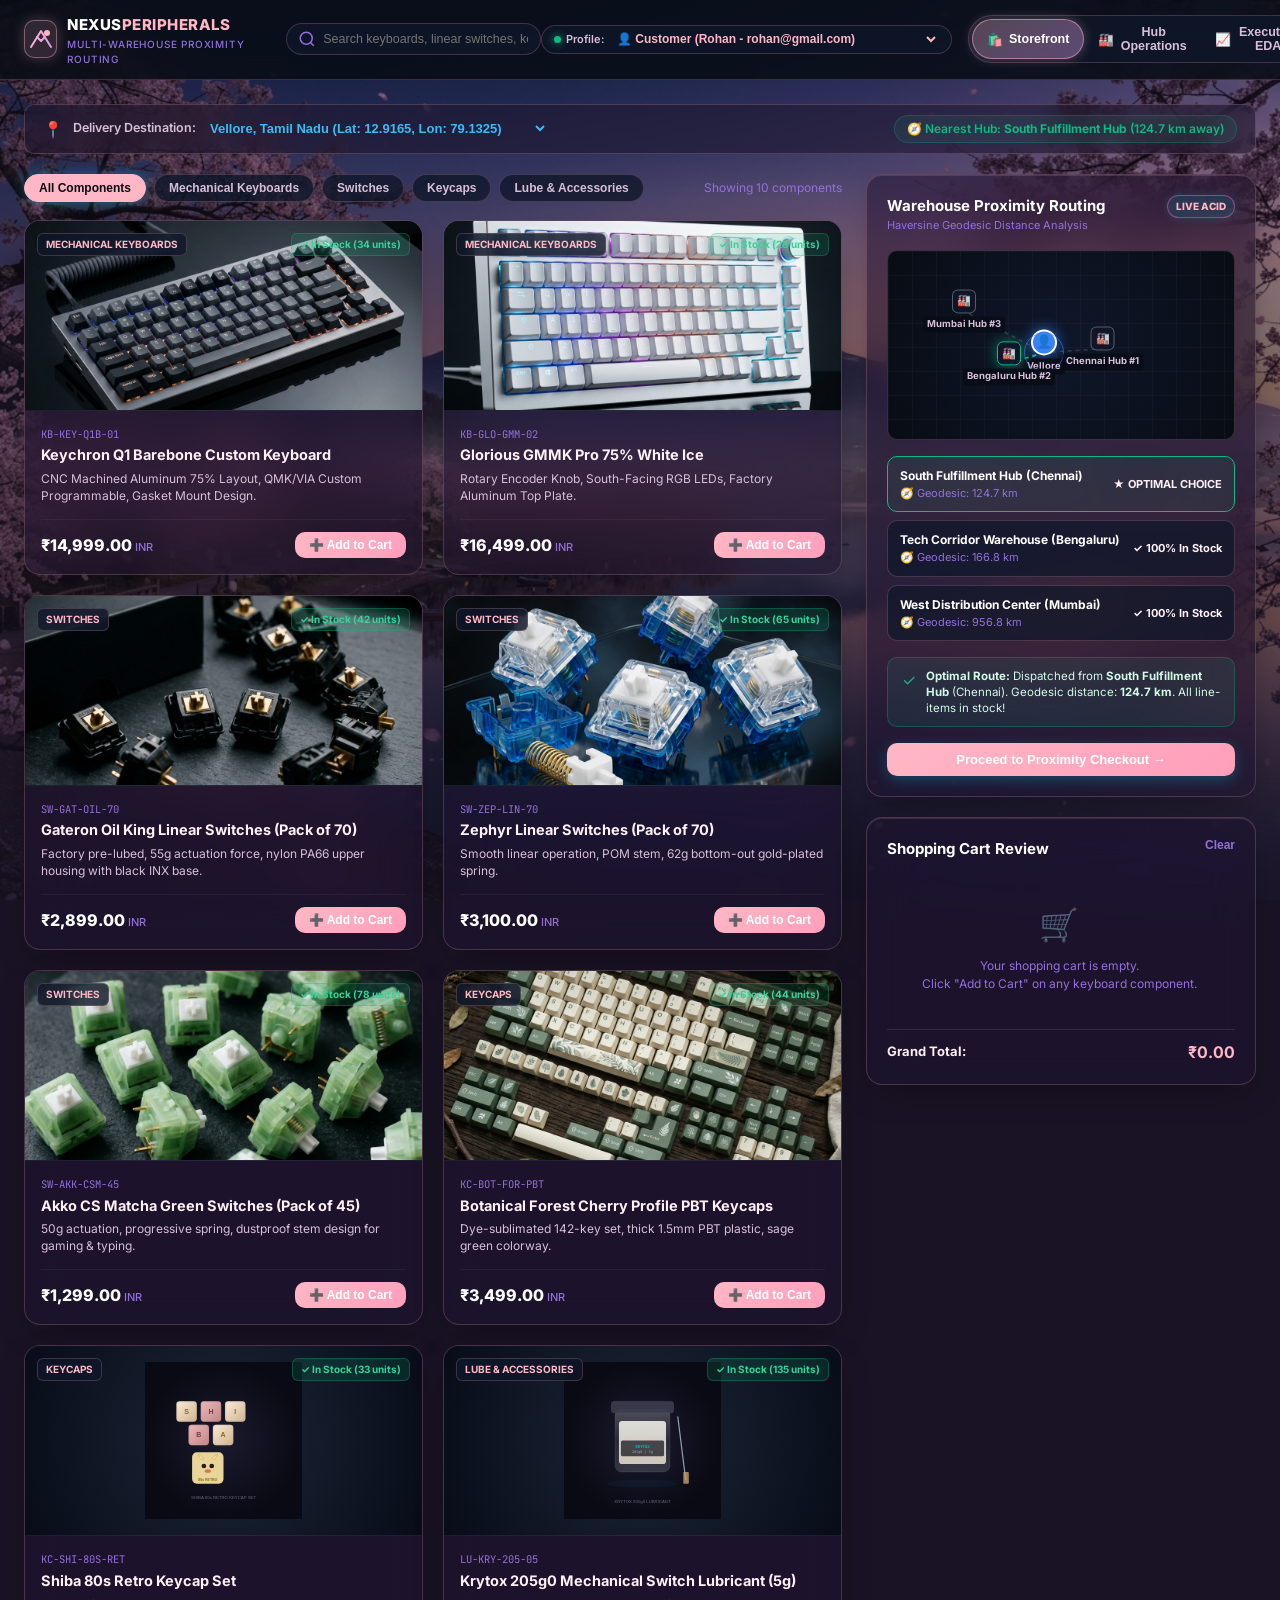
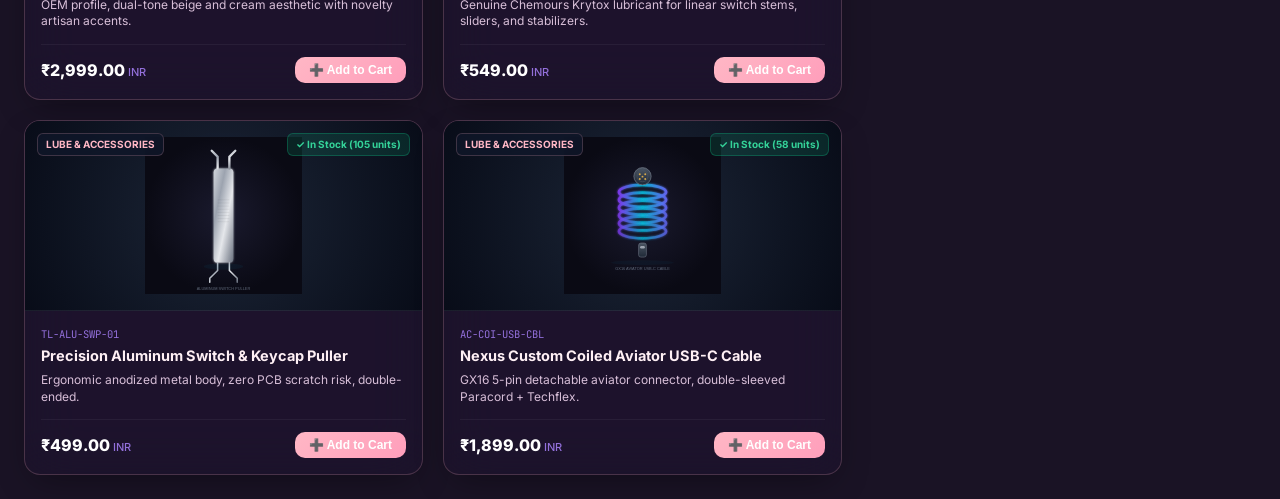
==== commit f0c7f47b: "feat: Redesign frontend to Japanese Cherry Blossom theme with Mt. Fuji" ====
--- a/web_frontend/index.html
+++ b/web_frontend/index.html
@@ -23,17 +23,14 @@
     <div class="header-left">
       <div class="brand-logo" id="brand-logo">
         <div class="logo-glyph">
-          <svg width="24" height="24" viewBox="0 0 24 24" fill="none">
-            <path d="M4 4L12 12L4 20" stroke="url(#cyanGrad)" stroke-width="3" stroke-linecap="round" stroke-linejoin="round"/>
-            <path d="M20 4L12 12L20 20" stroke="url(#indigoGrad)" stroke-width="3" stroke-linecap="round" stroke-linejoin="round"/>
+          <svg width="24" height="24" viewBox="0 0 24 24" fill="none" stroke="url(#sakuraGrad)" stroke-width="2" stroke-linecap="round" stroke-linejoin="round">
+            <path d="M2 20L12 4L22 20"/>
+            <path d="M8 10L12 14L16 10"/>
+            <circle cx="18" cy="6" r="3" fill="#FFB7C5" stroke="none"/>
             <defs>
-              <linearGradient id="cyanGrad" x1="4" y1="4" x2="12" y2="12" gradientUnits="userSpaceOnUse">
-                <stop stop-color="#06B6D4"/>
-                <stop offset="1" stop-color="#3B82F6"/>
-              </linearGradient>
-              <linearGradient id="indigoGrad" x1="12" y1="12" x2="20" y2="20" gradientUnits="userSpaceOnUse">
-                <stop stop-color="#6366F1"/>
-                <stop offset="1" stop-color="#A855F7"/>
+              <linearGradient id="sakuraGrad" x1="2" y1="4" x2="22" y2="20" gradientUnits="userSpaceOnUse">
+                <stop stop-color="#FFB7C5"/>
+                <stop offset="1" stop-color="#D49BEA"/>
               </linearGradient>
             </defs>
           </svg>
--- a/web_frontend/styles.css
+++ b/web_frontend/styles.css
@@ -4,33 +4,33 @@
    ========================================================================== */
 
 :root {
-  /* Color Palette - Dark Obsidian Glass & Sleek Slates */
-  --bg-app: #070B12;
-  --bg-surface: rgba(15, 23, 42, 0.72);
-  --bg-card: rgba(15, 23, 42, 0.58);
-  --bg-card-hover: rgba(30, 41, 59, 0.72);
-  --bg-glass: rgba(13, 20, 36, 0.52);
-  --border-subtle: rgba(255, 255, 255, 0.1);
-  --border-glow: rgba(6, 182, 212, 0.45);
+  /* Color Palette - Japanese Sakura & Mt. Fuji Theme */
+  --bg-app: #1A1325;
+  --bg-surface: rgba(43, 27, 56, 0.65);
+  --bg-card: rgba(30, 20, 45, 0.55);
+  --bg-card-hover: rgba(56, 36, 76, 0.75);
+  --bg-glass: rgba(20, 15, 35, 0.5);
+  --border-subtle: rgba(255, 182, 193, 0.2); /* Soft pink border */
+  --border-glow: rgba(255, 105, 180, 0.45);
 
   /* Brand Accents */
-  --accent-cyan: #06B6D4;
-  --accent-blue: #3B82F6;
-  --accent-indigo: #6366F1;
-  --accent-purple: #8B5CF6;
-  --accent-pink: #EC4899;
+  --accent-cyan: #FFB7C5; /* Cherry Blossom Pink */
+  --accent-blue: #FF9EBB; /* Deeper Pink */
+  --accent-indigo: #8A64D6; /* Fuji Purple */
+  --accent-purple: #D49BEA; /* Soft lilac */
+  --accent-pink: #FF69B4;
 
   /* Semantic Feedback */
   --status-emerald: #10B981;
   --status-amber: #F59E0B;
   --status-crimson: #EF4444;
-  --status-info: #0284C7;
+  --status-info: #FFB7C5;
 
   /* Text Colors */
-  --text-main: #F8FAFC;
-  --text-muted: #94A3B8;
-  --text-dim: #64748B;
-  --text-glow: #38BDF8;
+  --text-main: #FFF0F5; /* Lavender Blush */
+  --text-muted: #D8BFD8; /* Thistle */
+  --text-dim: #9370DB; /* Medium Purple */
+  --text-glow: #FFC0CB;
 
   /* Typography */
   --font-sans: 'Inter', -apple-system, BlinkMacSystemFont, 'Segoe UI', Roboto, sans-serif;
@@ -41,10 +41,10 @@
   --radius-md: 10px;
   --radius-lg: 16px;
   --radius-full: 9999px;
-  --shadow-glow: 0 0 20px rgba(6, 182, 212, 0.25);
-  --shadow-card: 0 12px 35px -10px rgba(0, 0, 0, 0.55), inset 0 1px 0 rgba(255, 255, 255, 0.08);
-  --shadow-modal: 0 25px 60px -15px rgba(0, 0, 0, 0.85), inset 0 1px 0 rgba(255, 255, 255, 0.12);
-  --backdrop-blur: blur(20px) saturate(180%);
+  --shadow-glow: 0 0 20px rgba(255, 183, 197, 0.3);
+  --shadow-card: 0 12px 35px -10px rgba(0, 0, 0, 0.4), inset 0 1px 0 rgba(255, 183, 197, 0.15);
+  --shadow-modal: 0 25px 60px -15px rgba(0, 0, 0, 0.6), inset 0 1px 0 rgba(255, 183, 197, 0.2);
+  --backdrop-blur: blur(25px) saturate(160%);
 }
 
 * {
@@ -61,10 +61,10 @@
   line-height: 1.5;
   overflow-x: hidden;
   background-image: 
-    radial-gradient(circle at 10% 12%, rgba(6, 182, 212, 0.16) 0%, transparent 45%),
-    radial-gradient(circle at 90% 18%, rgba(99, 102, 241, 0.18) 0%, transparent 45%),
-    radial-gradient(circle at 50% 60%, rgba(139, 92, 246, 0.13) 0%, transparent 50%),
-    radial-gradient(circle at 80% 90%, rgba(6, 182, 212, 0.12) 0%, transparent 40%);
+    linear-gradient(to bottom, rgba(26, 19, 37, 0.4), rgba(26, 19, 37, 0.8)),
+    url('images/fuji_sakura_bg.jpg');
+  background-size: cover;
+  background-position: center;
   background-attachment: fixed;
   scroll-behavior: smooth;
 }
@@ -104,12 +104,12 @@
   width: 38px;
   height: 38px;
   border-radius: var(--radius-md);
-  background: rgba(6, 182, 212, 0.1);
-  border: 1px solid rgba(6, 182, 212, 0.3);
+  background: rgba(255, 183, 197, 0.15);
+  border: 1px solid rgba(255, 183, 197, 0.4);
   display: flex;
   align-items: center;
   justify-content: center;
-  box-shadow: 0 0 14px rgba(6, 182, 212, 0.2);
+  box-shadow: 0 0 14px rgba(255, 183, 197, 0.25);
 }
 
 .brand-title {
@@ -161,7 +161,7 @@
 
 .search-container input:focus {
   border-color: var(--accent-cyan);
-  box-shadow: 0 0 10px rgba(6, 182, 212, 0.25);
+  box-shadow: 0 0 10px rgba(255, 183, 197, 0.3);
 }
 
 /* Role Selector Pill */
@@ -242,10 +242,10 @@
 }
 
 .nav-tab.active {
-  background: linear-gradient(135deg, rgba(6, 182, 212, 0.25), rgba(99, 102, 241, 0.35));
-  color: #FFFFFF;
-  border: 1px solid rgba(6, 182, 212, 0.4);
-  box-shadow: 0 0 12px rgba(6, 182, 212, 0.2);
+  background: linear-gradient(135deg, rgba(255, 183, 197, 0.3), rgba(212, 155, 234, 0.4));
+  color: #FFFFFF;
+  border: 1px solid rgba(255, 183, 197, 0.5);
+  box-shadow: 0 0 12px rgba(255, 183, 197, 0.3);
 }
 
 /* Cart Trigger Button */
@@ -254,8 +254,8 @@
   align-items: center;
   gap: 10px;
   padding: 6px 14px;
-  background: linear-gradient(135deg, #1E3A8A, #2563EB);
-  border: 1px solid rgba(59, 130, 246, 0.4);
+  background: linear-gradient(135deg, #D49BEA, #FF69B4);
+  border: 1px solid rgba(255, 105, 180, 0.5);
   border-radius: var(--radius-full);
   color: #FFFFFF;
   cursor: pointer;
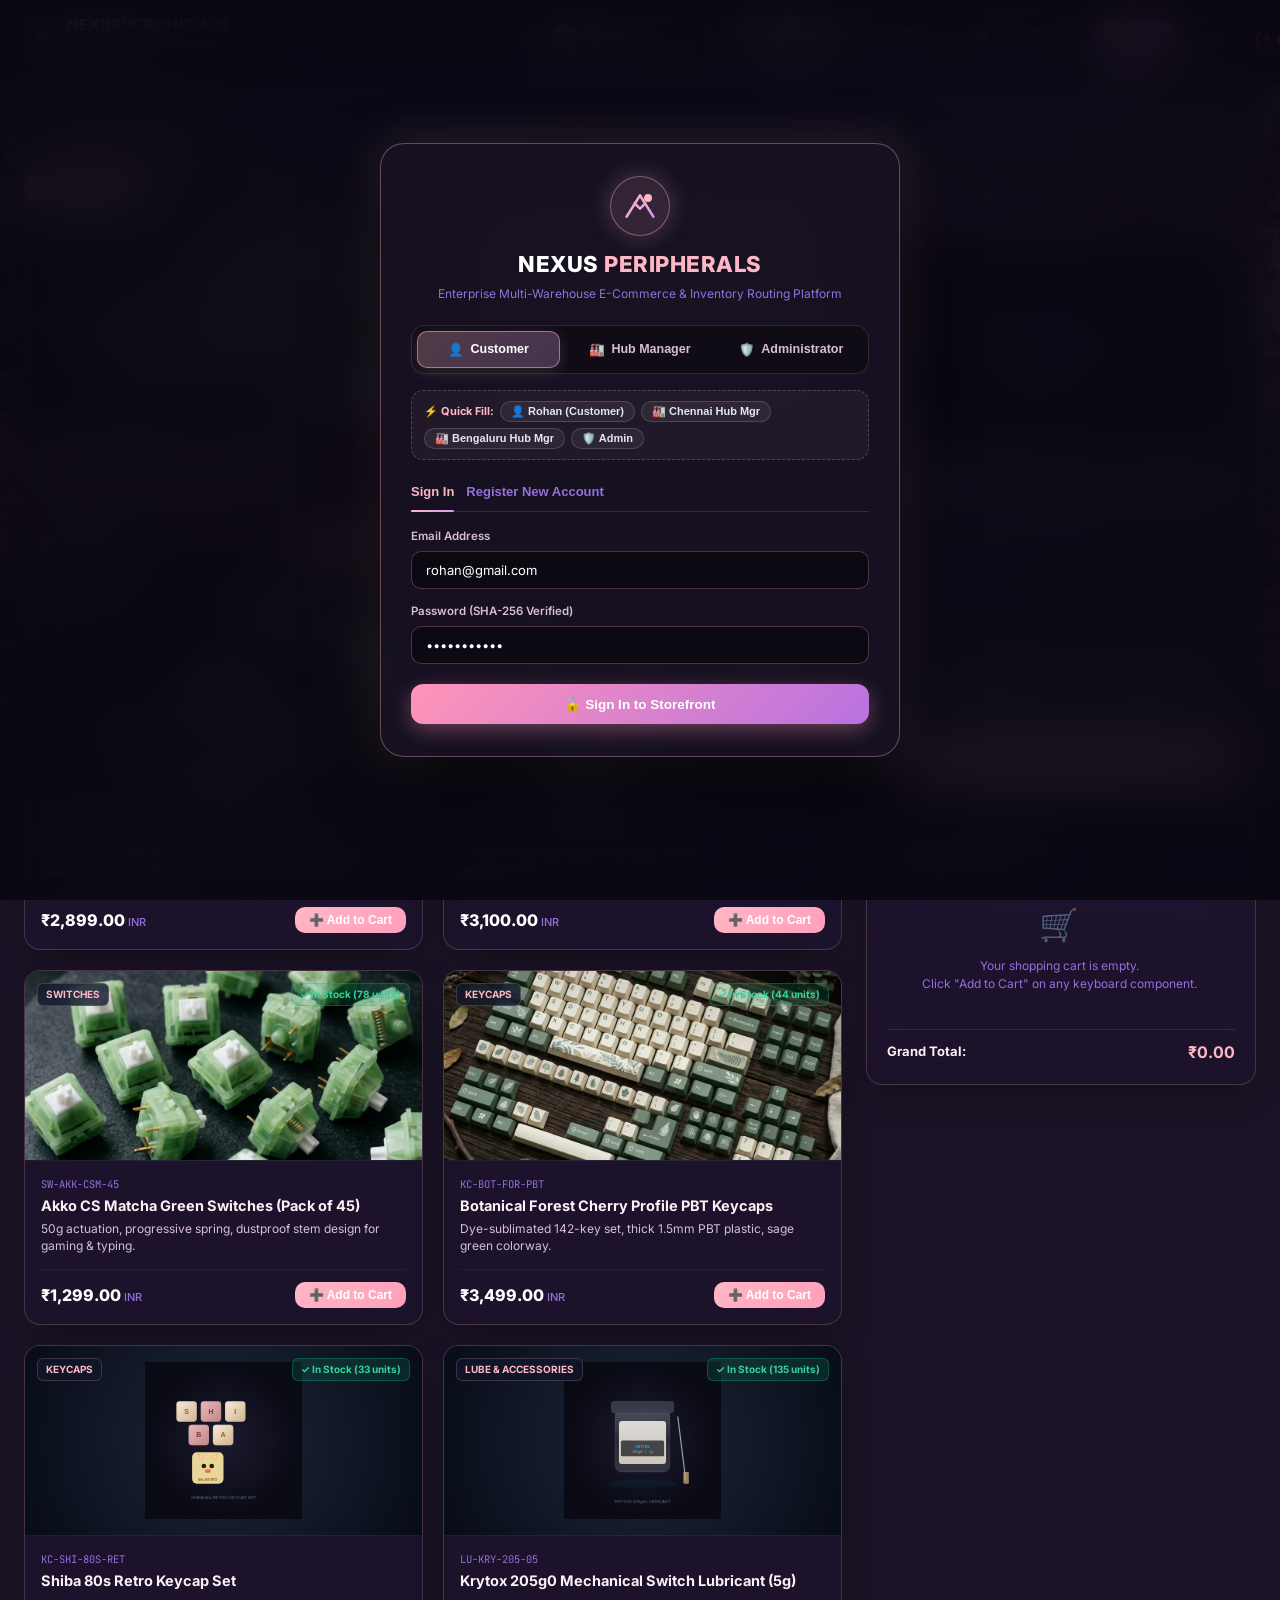
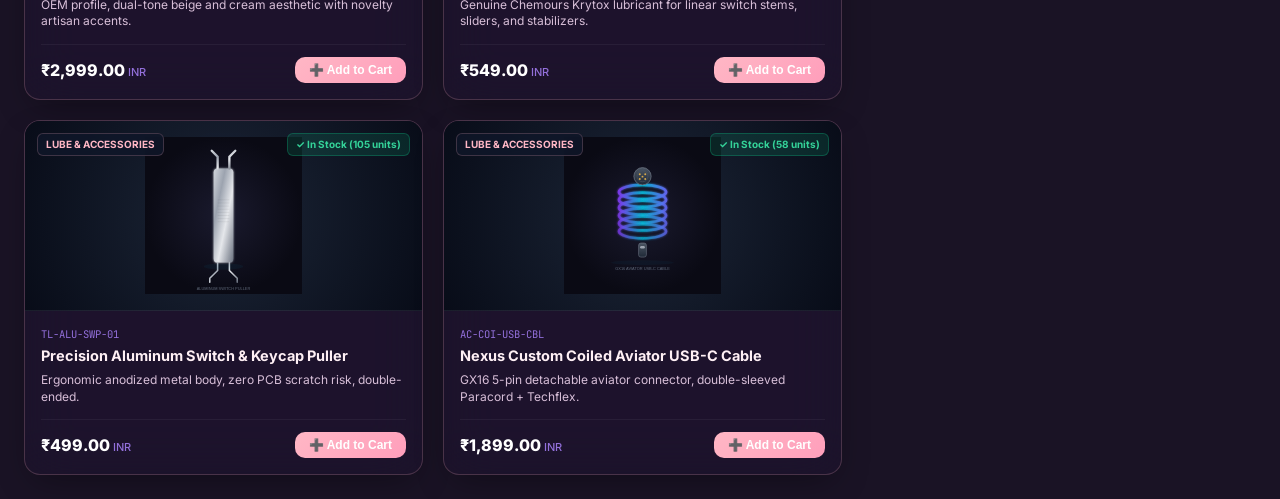
==== commit 3d8597a7: "feat: Add Role-Based Authentication Gateway and Logout to Web Frontend" ====
--- a/web_frontend/index.html
+++ b/web_frontend/index.html
@@ -52,18 +52,13 @@
     </div>
 
     <div class="header-right">
-      <!-- Fast Profile Switcher -->
-      <div class="role-selector-pill">
-        <label for="active-profile-select" class="profile-label">
-          <span class="pulse-dot"></span> Profile:
-        </label>
-        <select id="active-profile-select" class="custom-select">
-          <option value="CUSTOMER">👤 Customer (Rohan - rohan@gmail.com)</option>
-          <option value="MANAGER_BLR">🏭 Bengaluru Hub Mgr (manager_bengaluru)</option>
-          <option value="MANAGER_MAA">🏭 Chennai Hub Mgr (Samarth - samarth@gmail.com)</option>
-          <option value="MANAGER_BOM">🏭 Mumbai Hub Mgr (manager_mumbai)</option>
-          <option value="ADMIN">🛡️ System Administrator (admin)</option>
-        </select>
+      <!-- Authenticated User Profile Badge -->
+      <div class="user-session-pill" id="user-session-pill">
+        <span class="user-avatar" id="header-user-avatar">👤</span>
+        <div class="user-info">
+          <span class="user-name" id="header-user-name">Guest</span>
+          <span class="user-role-badge" id="header-role-badge">Unauthenticated</span>
+        </div>
       </div>
 
       <!-- Active Portal Tabs -->
@@ -101,6 +96,16 @@
           <path d="M4 4h16c1.1 0 2 .9 2 2v12c0 1.1-.9 2-2 2H4c-1.1 0-2-.9-2-2V6c0-1.1.9-2 2-2z"></path>
           <polyline points="22,6 12,13 2,6"></polyline>
         </svg>
+      </button>
+
+      <!-- Logout / Switch Account Button -->
+      <button class="header-logout-btn" id="header-logout-btn" title="Log Out / Switch Account">
+        <svg width="16" height="16" viewBox="0 0 24 24" fill="none" stroke="currentColor" stroke-width="2" stroke-linecap="round" stroke-linejoin="round">
+          <path d="M9 21H5a2 2 0 0 1-2-2V5a2 2 0 0 1 2-2h4"></path>
+          <polyline points="16 17 21 12 16 7"></polyline>
+          <line x1="21" y1="12" x2="9" y2="12"></line>
+        </svg>
+        <span>Logout</span>
       </button>
     </div>
   </header>
@@ -512,6 +517,159 @@
     </section>
 
   </main>
+
+  <!-- =========================================================================
+       MODAL 0: AUTHENTICATION GATEWAY & ROLE LOGIN (Initial Gateway)
+       ========================================================================= -->
+  <div class="modal-backdrop open auth-gateway-backdrop" id="auth-gateway-backdrop">
+    <div class="modal-card auth-modal-card">
+      <div class="auth-header-visual">
+        <div class="auth-logo-circle">
+          <svg width="32" height="32" viewBox="0 0 24 24" fill="none" stroke="url(#authSakuraGrad)" stroke-width="2" stroke-linecap="round" stroke-linejoin="round">
+            <path d="M2 20L12 4L22 20"/>
+            <path d="M8 10L12 14L16 10"/>
+            <circle cx="18" cy="6" r="3" fill="#FFB7C5" stroke="none"/>
+            <defs>
+              <linearGradient id="authSakuraGrad" x1="2" y1="4" x2="22" y2="20" gradientUnits="userSpaceOnUse">
+                <stop stop-color="#FFB7C5"/>
+                <stop offset="1" stop-color="#D49BEA"/>
+              </linearGradient>
+            </defs>
+          </svg>
+        </div>
+        <h2 class="auth-brand-title">NEXUS <span class="brand-highlight">PERIPHERALS</span></h2>
+        <p class="auth-brand-desc">Enterprise Multi-Warehouse E-Commerce & Inventory Routing Platform</p>
+      </div>
+
+      <!-- Role Selection Tabs -->
+      <div class="auth-role-tabs">
+        <button type="button" class="auth-role-tab active" data-role="CUSTOMER" id="tab-auth-customer">
+          <span class="role-icon">👤</span> Customer
+        </button>
+        <button type="button" class="auth-role-tab" data-role="MANAGER" id="tab-auth-manager">
+          <span class="role-icon">🏭</span> Hub Manager
+        </button>
+        <button type="button" class="auth-role-tab" data-role="ADMIN" id="tab-auth-admin">
+          <span class="role-icon">🛡️</span> Administrator
+        </button>
+      </div>
+
+      <!-- Quick Fill Demo Pills (For Instant Viva Demonstration) -->
+      <div class="auth-quick-pills">
+        <span class="quick-label">⚡ Quick Fill:</span>
+        <button type="button" class="quick-chip" id="quick-fill-customer">👤 Rohan (Customer)</button>
+        <button type="button" class="quick-chip" id="quick-fill-manager-maa">🏭 Chennai Hub Mgr</button>
+        <button type="button" class="quick-chip" id="quick-fill-manager-blr">🏭 Bengaluru Hub Mgr</button>
+        <button type="button" class="quick-chip" id="quick-fill-admin">🛡️ Admin</button>
+      </div>
+
+      <!-- Role 1: Customer Authentication -->
+      <div class="auth-form-container active" id="form-auth-customer">
+        <div class="auth-sub-toggle">
+          <button type="button" class="auth-sub-tab active" id="customer-sub-signin">Sign In</button>
+          <button type="button" class="auth-sub-tab" id="customer-sub-signup">Register New Account</button>
+        </div>
+
+        <!-- Customer Sign In Form -->
+        <form id="customer-signin-form" class="auth-form">
+          <div class="form-group">
+            <label for="cust-login-email">Email Address</label>
+            <input type="email" id="cust-login-email" class="form-input" placeholder="e.g. rohan@gmail.com" value="rohan@gmail.com" required>
+          </div>
+          <div class="form-group">
+            <label for="cust-login-password">Password (SHA-256 Verified)</label>
+            <input type="password" id="cust-login-password" class="form-input" placeholder="Enter password" value="customer123" required>
+          </div>
+          <button type="submit" class="auth-submit-btn">
+            <span>🔓 Sign In to Storefront</span>
+          </button>
+        </form>
+
+        <!-- Customer Register Form -->
+        <form id="customer-signup-form" class="auth-form" style="display: none;">
+          <div class="form-row">
+            <div class="form-group">
+              <label for="cust-reg-name">Full Name</label>
+              <input type="text" id="cust-reg-name" class="form-input" placeholder="Harshith Antyakula" value="Harshith Antyakula">
+            </div>
+            <div class="form-group">
+              <label for="cust-reg-phone">Phone Number</label>
+              <input type="tel" id="cust-reg-phone" class="form-input" placeholder="9876543210" value="9876543210">
+            </div>
+          </div>
+          <div class="form-group">
+            <label for="cust-reg-email">Email Address (Unique Key)</label>
+            <input type="email" id="cust-reg-email" class="form-input" placeholder="harshith@vitstudent.ac.in" value="harshith@vitstudent.ac.in">
+          </div>
+          <div class="form-row">
+            <div class="form-group">
+              <label for="cust-reg-city">Delivery City (Geocoding)</label>
+              <select id="cust-reg-city" class="form-select">
+                <option value="Vellore">Vellore (12.9165° N, 79.1325° E)</option>
+                <option value="Chennai">Chennai (13.0827° N, 80.2707° E)</option>
+                <option value="Bengaluru">Bengaluru (12.9716° N, 77.5946° E)</option>
+                <option value="Mumbai">Mumbai (19.0760° N, 72.8777° E)</option>
+                <option value="Hyderabad">Hyderabad (17.3850° N, 78.4867° E)</option>
+              </select>
+            </div>
+            <div class="form-group">
+              <label for="cust-reg-password">Password (SHA-256)</label>
+              <input type="password" id="cust-reg-password" class="form-input" placeholder="Create password" value="Secret2026!">
+            </div>
+          </div>
+          <div class="form-group">
+            <label for="cust-reg-address">Shipping Address</label>
+            <input type="text" id="cust-reg-address" class="form-input" placeholder="VIT Main Campus, Katpadi Road" value="VIT Main Campus, Katpadi Road, Vellore">
+          </div>
+          <button type="submit" class="auth-submit-btn">
+            <span>✨ Complete Registration & Enter</span>
+          </button>
+        </form>
+      </div>
+
+      <!-- Role 2: Manager Authentication -->
+      <div class="auth-form-container" id="form-auth-manager" style="display: none;">
+        <form id="manager-signin-form" class="auth-form">
+          <div class="form-group">
+            <label for="mgr-facility-select">Assigned Fulfillment Hub</label>
+            <select id="mgr-facility-select" class="form-select">
+              <option value="1">South Fulfillment Hub — Chennai (Samarth)</option>
+              <option value="2">Tech Corridor Warehouse — Bengaluru (manager_bengaluru)</option>
+              <option value="3">West Distribution Center — Mumbai (manager_mumbai)</option>
+            </select>
+          </div>
+          <div class="form-group">
+            <label for="mgr-login-username">Staff Username</label>
+            <input type="text" id="mgr-login-username" class="form-input" placeholder="manager_chennai" value="manager_chennai" required>
+          </div>
+          <div class="form-group">
+            <label for="mgr-login-password">Password (SHA-256 Verified)</label>
+            <input type="password" id="mgr-login-password" class="form-input" placeholder="Enter password" value="chennai123" required>
+          </div>
+          <button type="submit" class="auth-submit-btn">
+            <span>🏭 Authenticate as Hub Manager</span>
+          </button>
+        </form>
+      </div>
+
+      <!-- Role 3: Admin Authentication -->
+      <div class="auth-form-container" id="form-auth-admin" style="display: none;">
+        <form id="admin-signin-form" class="auth-form">
+          <div class="form-group">
+            <label for="admin-login-username">Administrator Username</label>
+            <input type="text" id="admin-login-username" class="form-input" placeholder="admin" value="admin" required>
+          </div>
+          <div class="form-group">
+            <label for="admin-login-password">Administrator Password</label>
+            <input type="password" id="admin-login-password" class="form-input" placeholder="Enter password" value="admin123" required>
+          </div>
+          <button type="submit" class="auth-submit-btn">
+            <span>🛡️ Unlock System Admin Suite</span>
+          </button>
+        </form>
+      </div>
+    </div>
+  </div>
 
   <!-- =========================================================================
        MODAL 1: PROXIMITY CHECKOUT & ACID TRANSACTION CONSOLE
--- a/web_frontend/styles.css
+++ b/web_frontend/styles.css
@@ -1783,3 +1783,320 @@
   .modal-body-split { grid-template-columns: 1fr; }
   .kanban-board-container { grid-template-columns: repeat(2, 1fr); }
 }
+
+/* ==========================================================================
+   AUTHENTICATION GATEWAY & USER SESSION STYLES (CHERRY BLOSSOM THEME)
+   ========================================================================== */
+
+/* User Session Pill in Header */
+.user-session-pill {
+  display: flex;
+  align-items: center;
+  gap: 10px;
+  background: rgba(255, 183, 197, 0.1);
+  border: 1px solid rgba(255, 183, 197, 0.3);
+  padding: 5px 14px 5px 8px;
+  border-radius: 30px;
+  backdrop-filter: blur(8px);
+}
+
+.user-avatar {
+  width: 28px;
+  height: 28px;
+  background: linear-gradient(135deg, #FFB7C5 0%, #D49BEA 100%);
+  border-radius: 50%;
+  display: flex;
+  align-items: center;
+  justify-content: center;
+  font-size: 14px;
+}
+
+.user-info {
+  display: flex;
+  flex-direction: column;
+  line-height: 1.2;
+}
+
+.user-name {
+  font-size: 12.5px;
+  font-weight: 700;
+  color: #FFFFFF;
+}
+
+.user-role-badge {
+  font-size: 10px;
+  font-weight: 600;
+  color: #FFB7C5;
+  text-transform: uppercase;
+  letter-spacing: 0.5px;
+}
+
+.header-logout-btn {
+  display: flex;
+  align-items: center;
+  gap: 6px;
+  padding: 8px 14px;
+  background: rgba(239, 68, 68, 0.12);
+  border: 1px solid rgba(239, 68, 68, 0.3);
+  border-radius: var(--radius-md);
+  color: #FCA5A5;
+  font-size: 12px;
+  font-weight: 600;
+  cursor: pointer;
+  transition: all 0.2s ease;
+}
+
+.header-logout-btn:hover {
+  background: rgba(239, 68, 68, 0.25);
+  border-color: #EF4444;
+  color: #FFFFFF;
+  box-shadow: 0 0 15px rgba(239, 68, 68, 0.3);
+}
+
+/* Auth Gateway Modal Backdrop */
+.auth-gateway-backdrop {
+  z-index: 2000 !important;
+  background: rgba(8, 6, 16, 0.88) !important;
+  backdrop-filter: blur(28px) !important;
+  display: flex !important;
+  align-items: center;
+  justify-content: center;
+  opacity: 0;
+  pointer-events: none;
+  transition: opacity 0.3s cubic-bezier(0.16, 1, 0.3, 1);
+}
+
+.auth-gateway-backdrop.open {
+  opacity: 1 !important;
+  pointer-events: auto !important;
+}
+
+.auth-modal-card {
+  width: 100%;
+  max-width: 520px;
+  background: rgba(24, 18, 34, 0.92) !important;
+  border: 1px solid rgba(255, 183, 197, 0.35) !important;
+  box-shadow: 0 25px 70px rgba(0, 0, 0, 0.8), 0 0 50px rgba(255, 183, 197, 0.18) !important;
+  border-radius: 24px !important;
+  padding: 32px 30px !important;
+  transform: translateY(20px) scale(0.96);
+  transition: transform 0.3s cubic-bezier(0.16, 1, 0.3, 1);
+}
+
+.auth-gateway-backdrop.open .auth-modal-card {
+  transform: translateY(0) scale(1);
+}
+
+.auth-header-visual {
+  text-align: center;
+  margin-bottom: 22px;
+}
+
+.auth-logo-circle {
+  width: 60px;
+  height: 60px;
+  margin: 0 auto 12px auto;
+  border-radius: 50%;
+  background: rgba(255, 183, 197, 0.12);
+  border: 1px solid rgba(255, 183, 197, 0.4);
+  display: flex;
+  align-items: center;
+  justify-content: center;
+  box-shadow: 0 0 25px rgba(255, 183, 197, 0.25);
+}
+
+.auth-brand-title {
+  font-size: 22px;
+  font-weight: 800;
+  color: #FFFFFF;
+  margin: 0 0 4px 0;
+  letter-spacing: 0.5px;
+}
+
+.auth-brand-desc {
+  font-size: 12px;
+  color: var(--text-dim);
+  margin: 0;
+}
+
+/* Role Selector Tabs */
+.auth-role-tabs {
+  display: grid;
+  grid-template-columns: repeat(3, 1fr);
+  gap: 8px;
+  background: rgba(15, 12, 22, 0.85);
+  padding: 5px;
+  border-radius: 14px;
+  border: 1px solid rgba(255, 183, 197, 0.15);
+  margin-bottom: 16px;
+}
+
+.auth-role-tab {
+  background: transparent;
+  border: none;
+  padding: 10px 8px;
+  border-radius: 10px;
+  font-size: 12.5px;
+  font-weight: 600;
+  color: var(--text-muted);
+  cursor: pointer;
+  display: flex;
+  align-items: center;
+  justify-content: center;
+  gap: 6px;
+  transition: all 0.2s ease;
+}
+
+.auth-role-tab:hover {
+  color: #FFFFFF;
+  background: rgba(255, 183, 197, 0.08);
+}
+
+.auth-role-tab.active {
+  background: linear-gradient(135deg, rgba(255, 183, 197, 0.28) 0%, rgba(212, 155, 234, 0.28) 100%);
+  border: 1px solid rgba(255, 183, 197, 0.5);
+  color: #FFFFFF;
+  box-shadow: 0 4px 15px rgba(255, 183, 197, 0.15);
+}
+
+/* Quick Fill Pills */
+.auth-quick-pills {
+  display: flex;
+  flex-wrap: wrap;
+  align-items: center;
+  gap: 6px;
+  margin-bottom: 20px;
+  padding: 10px 12px;
+  background: rgba(255, 183, 197, 0.05);
+  border: 1px dashed rgba(255, 183, 197, 0.25);
+  border-radius: 12px;
+}
+
+.quick-label {
+  font-size: 11px;
+  font-weight: 700;
+  color: #FFB7C5;
+}
+
+.quick-chip {
+  background: rgba(255, 255, 255, 0.06);
+  border: 1px solid rgba(255, 255, 255, 0.15);
+  border-radius: 20px;
+  padding: 3px 10px;
+  font-size: 11px;
+  font-weight: 600;
+  color: #E2E8F0;
+  cursor: pointer;
+  transition: all 0.15s ease;
+}
+
+.quick-chip:hover {
+  background: rgba(255, 183, 197, 0.2);
+  border-color: #FFB7C5;
+  color: #FFFFFF;
+  transform: translateY(-1px);
+}
+
+/* Sub-toggle (Sign In vs Register) */
+.auth-sub-toggle {
+  display: flex;
+  gap: 12px;
+  border-bottom: 1px solid rgba(255, 183, 197, 0.15);
+  margin-bottom: 16px;
+  padding-bottom: 8px;
+}
+
+.auth-sub-tab {
+  background: none;
+  border: none;
+  color: var(--text-dim);
+  font-size: 13px;
+  font-weight: 600;
+  cursor: pointer;
+  padding: 4px 0;
+  position: relative;
+  transition: color 0.2s ease;
+}
+
+.auth-sub-tab.active {
+  color: #FFB7C5;
+}
+
+.auth-sub-tab.active::after {
+  content: "";
+  position: absolute;
+  bottom: -9px;
+  left: 0;
+  right: 0;
+  height: 2px;
+  background: linear-gradient(90deg, #FFB7C5, #D49BEA);
+  border-radius: 2px;
+}
+
+/* Forms */
+.auth-form {
+  display: flex;
+  flex-direction: column;
+  gap: 14px;
+}
+
+.form-group {
+  display: flex;
+  flex-direction: column;
+  gap: 6px;
+}
+
+.form-group label {
+  font-size: 11.5px;
+  font-weight: 600;
+  color: var(--text-muted);
+}
+
+.form-input, .form-select {
+  width: 100%;
+  padding: 10px 14px;
+  background: rgba(12, 9, 18, 0.85);
+  border: 1px solid rgba(255, 183, 197, 0.25);
+  border-radius: 10px;
+  color: #FFFFFF;
+  font-size: 13px;
+  font-family: var(--font-sans);
+  outline: none;
+  transition: all 0.2s ease;
+}
+
+.form-input:focus, .form-select:focus {
+  border-color: #FFB7C5;
+  box-shadow: 0 0 0 3px rgba(255, 183, 197, 0.2);
+}
+
+.form-row {
+  display: grid;
+  grid-template-columns: 1fr 1fr;
+  gap: 12px;
+}
+
+.auth-submit-btn {
+  margin-top: 6px;
+  width: 100%;
+  padding: 12px;
+  background: linear-gradient(135deg, #FF94B8 0%, #B872E0 100%);
+  border: none;
+  border-radius: 12px;
+  color: #FFFFFF;
+  font-size: 13.5px;
+  font-weight: 700;
+  cursor: pointer;
+  box-shadow: 0 6px 20px rgba(255, 148, 184, 0.35);
+  transition: all 0.25s ease;
+  display: flex;
+  align-items: center;
+  justify-content: center;
+  gap: 8px;
+}
+
+.auth-submit-btn:hover {
+  transform: translateY(-2px);
+  box-shadow: 0 10px 28px rgba(255, 148, 184, 0.5);
+}
+
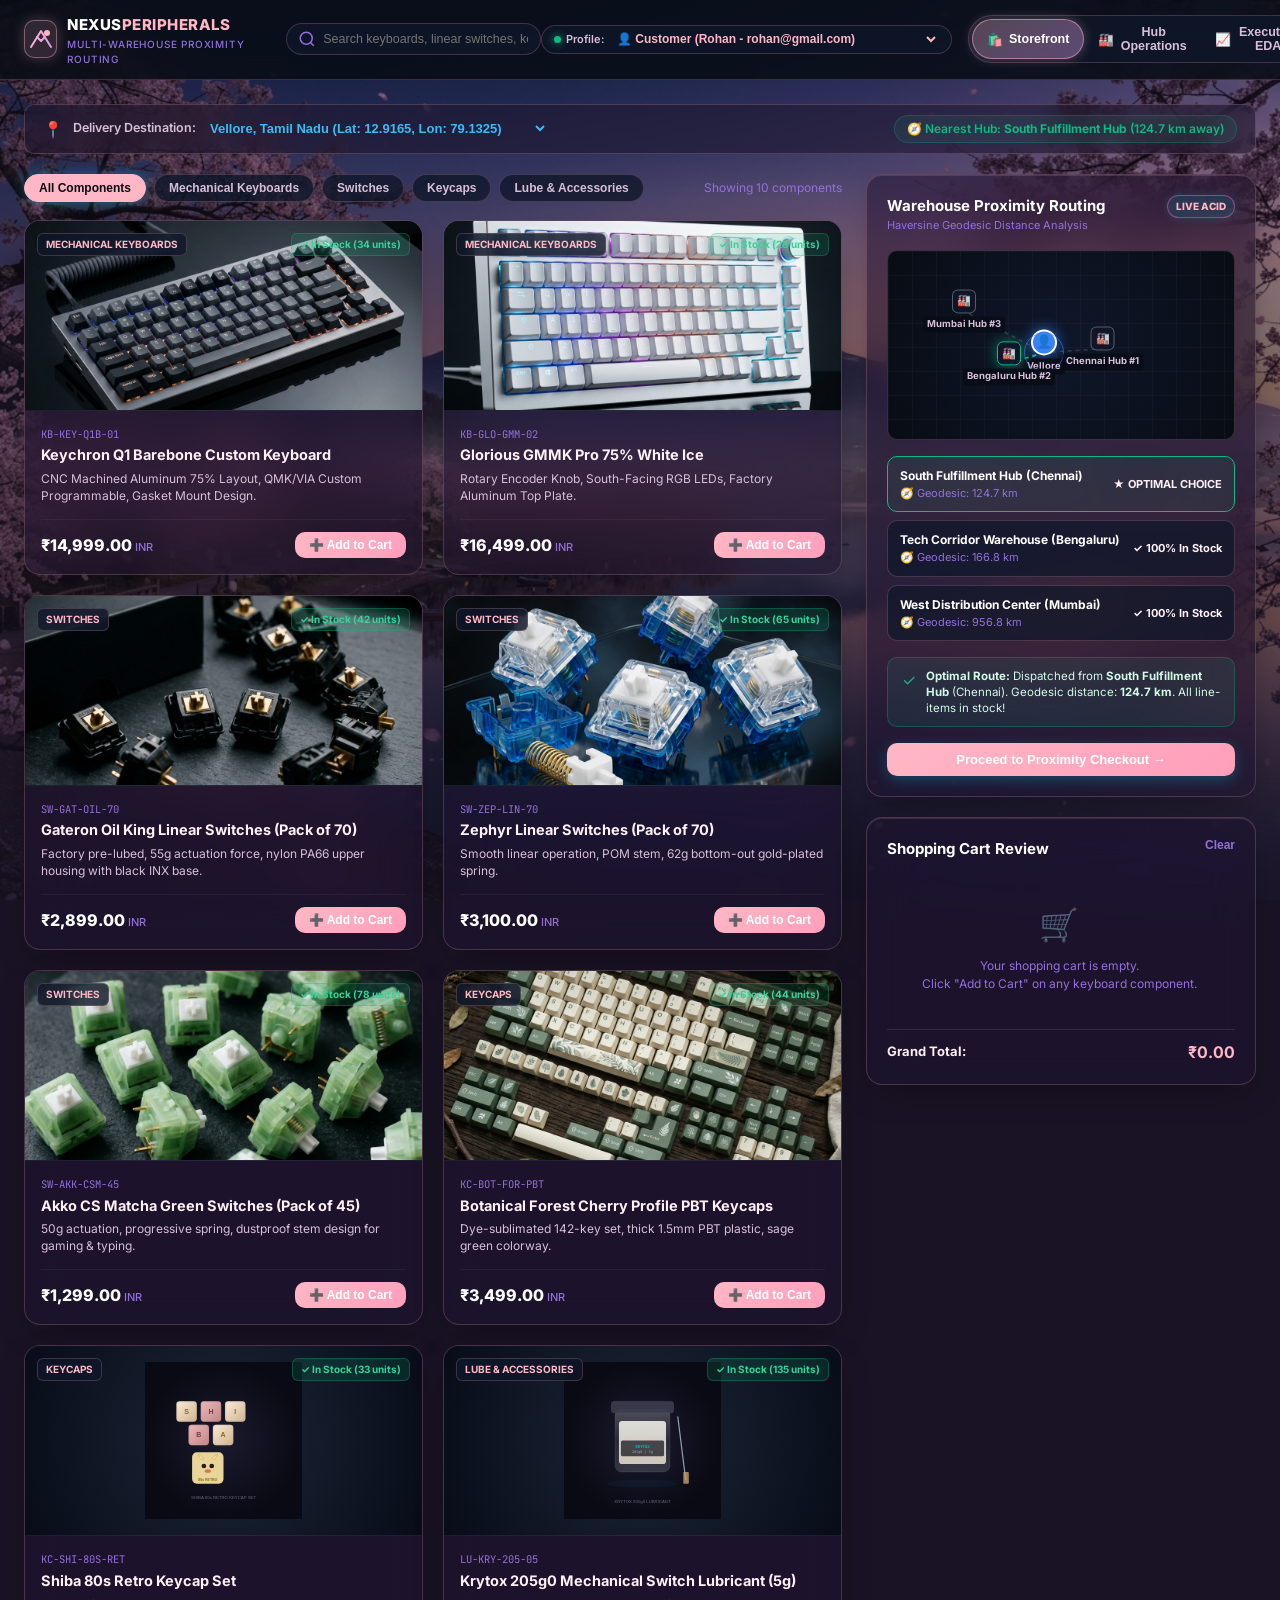
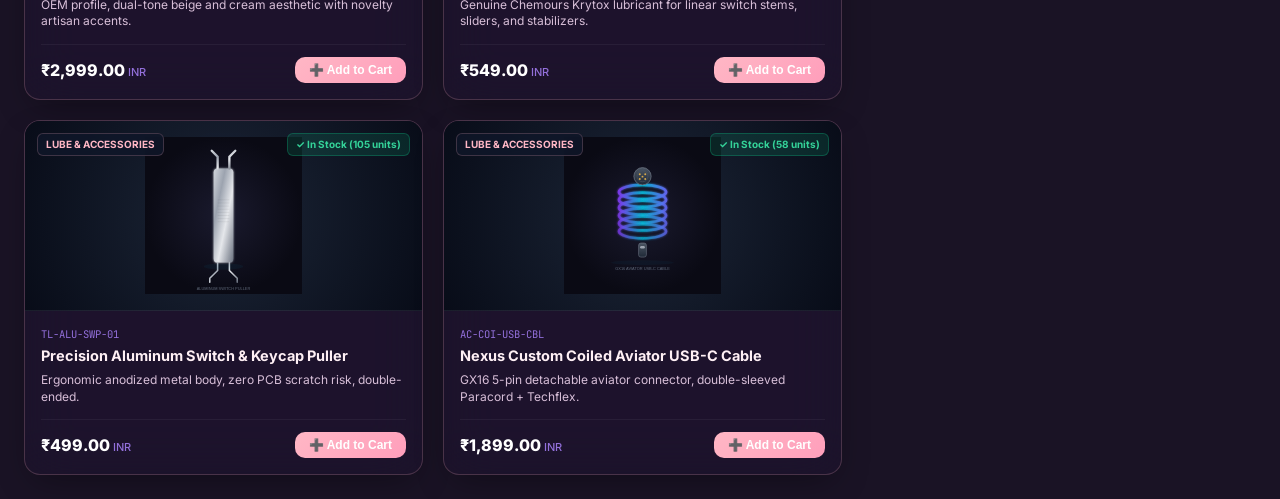
==== commit 1f8e62d2: "revert: Remove auth gateway and restore normal direct frontend access" ====
--- a/web_frontend/index.html
+++ b/web_frontend/index.html
@@ -52,13 +52,18 @@
     </div>
 
     <div class="header-right">
-      <!-- Authenticated User Profile Badge -->
-      <div class="user-session-pill" id="user-session-pill">
-        <span class="user-avatar" id="header-user-avatar">👤</span>
-        <div class="user-info">
-          <span class="user-name" id="header-user-name">Guest</span>
-          <span class="user-role-badge" id="header-role-badge">Unauthenticated</span>
-        </div>
+      <!-- Fast Profile Switcher -->
+      <div class="role-selector-pill">
+        <label for="active-profile-select" class="profile-label">
+          <span class="pulse-dot"></span> Profile:
+        </label>
+        <select id="active-profile-select" class="custom-select">
+          <option value="CUSTOMER">👤 Customer (Rohan - rohan@gmail.com)</option>
+          <option value="MANAGER_BLR">🏭 Bengaluru Hub Mgr (manager_bengaluru)</option>
+          <option value="MANAGER_MAA">🏭 Chennai Hub Mgr (Samarth - samarth@gmail.com)</option>
+          <option value="MANAGER_BOM">🏭 Mumbai Hub Mgr (manager_mumbai)</option>
+          <option value="ADMIN">🛡️ System Administrator (admin)</option>
+        </select>
       </div>
 
       <!-- Active Portal Tabs -->
@@ -96,16 +101,6 @@
           <path d="M4 4h16c1.1 0 2 .9 2 2v12c0 1.1-.9 2-2 2H4c-1.1 0-2-.9-2-2V6c0-1.1.9-2 2-2z"></path>
           <polyline points="22,6 12,13 2,6"></polyline>
         </svg>
-      </button>
-
-      <!-- Logout / Switch Account Button -->
-      <button class="header-logout-btn" id="header-logout-btn" title="Log Out / Switch Account">
-        <svg width="16" height="16" viewBox="0 0 24 24" fill="none" stroke="currentColor" stroke-width="2" stroke-linecap="round" stroke-linejoin="round">
-          <path d="M9 21H5a2 2 0 0 1-2-2V5a2 2 0 0 1 2-2h4"></path>
-          <polyline points="16 17 21 12 16 7"></polyline>
-          <line x1="21" y1="12" x2="9" y2="12"></line>
-        </svg>
-        <span>Logout</span>
       </button>
     </div>
   </header>
@@ -517,159 +512,6 @@
     </section>
 
   </main>
-
-  <!-- =========================================================================
-       MODAL 0: AUTHENTICATION GATEWAY & ROLE LOGIN (Initial Gateway)
-       ========================================================================= -->
-  <div class="modal-backdrop open auth-gateway-backdrop" id="auth-gateway-backdrop">
-    <div class="modal-card auth-modal-card">
-      <div class="auth-header-visual">
-        <div class="auth-logo-circle">
-          <svg width="32" height="32" viewBox="0 0 24 24" fill="none" stroke="url(#authSakuraGrad)" stroke-width="2" stroke-linecap="round" stroke-linejoin="round">
-            <path d="M2 20L12 4L22 20"/>
-            <path d="M8 10L12 14L16 10"/>
-            <circle cx="18" cy="6" r="3" fill="#FFB7C5" stroke="none"/>
-            <defs>
-              <linearGradient id="authSakuraGrad" x1="2" y1="4" x2="22" y2="20" gradientUnits="userSpaceOnUse">
-                <stop stop-color="#FFB7C5"/>
-                <stop offset="1" stop-color="#D49BEA"/>
-              </linearGradient>
-            </defs>
-          </svg>
-        </div>
-        <h2 class="auth-brand-title">NEXUS <span class="brand-highlight">PERIPHERALS</span></h2>
-        <p class="auth-brand-desc">Enterprise Multi-Warehouse E-Commerce & Inventory Routing Platform</p>
-      </div>
-
-      <!-- Role Selection Tabs -->
-      <div class="auth-role-tabs">
-        <button type="button" class="auth-role-tab active" data-role="CUSTOMER" id="tab-auth-customer">
-          <span class="role-icon">👤</span> Customer
-        </button>
-        <button type="button" class="auth-role-tab" data-role="MANAGER" id="tab-auth-manager">
-          <span class="role-icon">🏭</span> Hub Manager
-        </button>
-        <button type="button" class="auth-role-tab" data-role="ADMIN" id="tab-auth-admin">
-          <span class="role-icon">🛡️</span> Administrator
-        </button>
-      </div>
-
-      <!-- Quick Fill Demo Pills (For Instant Viva Demonstration) -->
-      <div class="auth-quick-pills">
-        <span class="quick-label">⚡ Quick Fill:</span>
-        <button type="button" class="quick-chip" id="quick-fill-customer">👤 Rohan (Customer)</button>
-        <button type="button" class="quick-chip" id="quick-fill-manager-maa">🏭 Chennai Hub Mgr</button>
-        <button type="button" class="quick-chip" id="quick-fill-manager-blr">🏭 Bengaluru Hub Mgr</button>
-        <button type="button" class="quick-chip" id="quick-fill-admin">🛡️ Admin</button>
-      </div>
-
-      <!-- Role 1: Customer Authentication -->
-      <div class="auth-form-container active" id="form-auth-customer">
-        <div class="auth-sub-toggle">
-          <button type="button" class="auth-sub-tab active" id="customer-sub-signin">Sign In</button>
-          <button type="button" class="auth-sub-tab" id="customer-sub-signup">Register New Account</button>
-        </div>
-
-        <!-- Customer Sign In Form -->
-        <form id="customer-signin-form" class="auth-form">
-          <div class="form-group">
-            <label for="cust-login-email">Email Address</label>
-            <input type="email" id="cust-login-email" class="form-input" placeholder="e.g. rohan@gmail.com" value="rohan@gmail.com" required>
-          </div>
-          <div class="form-group">
-            <label for="cust-login-password">Password (SHA-256 Verified)</label>
-            <input type="password" id="cust-login-password" class="form-input" placeholder="Enter password" value="customer123" required>
-          </div>
-          <button type="submit" class="auth-submit-btn">
-            <span>🔓 Sign In to Storefront</span>
-          </button>
-        </form>
-
-        <!-- Customer Register Form -->
-        <form id="customer-signup-form" class="auth-form" style="display: none;">
-          <div class="form-row">
-            <div class="form-group">
-              <label for="cust-reg-name">Full Name</label>
-              <input type="text" id="cust-reg-name" class="form-input" placeholder="Harshith Antyakula" value="Harshith Antyakula">
-            </div>
-            <div class="form-group">
-              <label for="cust-reg-phone">Phone Number</label>
-              <input type="tel" id="cust-reg-phone" class="form-input" placeholder="9876543210" value="9876543210">
-            </div>
-          </div>
-          <div class="form-group">
-            <label for="cust-reg-email">Email Address (Unique Key)</label>
-            <input type="email" id="cust-reg-email" class="form-input" placeholder="harshith@vitstudent.ac.in" value="harshith@vitstudent.ac.in">
-          </div>
-          <div class="form-row">
-            <div class="form-group">
-              <label for="cust-reg-city">Delivery City (Geocoding)</label>
-              <select id="cust-reg-city" class="form-select">
-                <option value="Vellore">Vellore (12.9165° N, 79.1325° E)</option>
-                <option value="Chennai">Chennai (13.0827° N, 80.2707° E)</option>
-                <option value="Bengaluru">Bengaluru (12.9716° N, 77.5946° E)</option>
-                <option value="Mumbai">Mumbai (19.0760° N, 72.8777° E)</option>
-                <option value="Hyderabad">Hyderabad (17.3850° N, 78.4867° E)</option>
-              </select>
-            </div>
-            <div class="form-group">
-              <label for="cust-reg-password">Password (SHA-256)</label>
-              <input type="password" id="cust-reg-password" class="form-input" placeholder="Create password" value="Secret2026!">
-            </div>
-          </div>
-          <div class="form-group">
-            <label for="cust-reg-address">Shipping Address</label>
-            <input type="text" id="cust-reg-address" class="form-input" placeholder="VIT Main Campus, Katpadi Road" value="VIT Main Campus, Katpadi Road, Vellore">
-          </div>
-          <button type="submit" class="auth-submit-btn">
-            <span>✨ Complete Registration & Enter</span>
-          </button>
-        </form>
-      </div>
-
-      <!-- Role 2: Manager Authentication -->
-      <div class="auth-form-container" id="form-auth-manager" style="display: none;">
-        <form id="manager-signin-form" class="auth-form">
-          <div class="form-group">
-            <label for="mgr-facility-select">Assigned Fulfillment Hub</label>
-            <select id="mgr-facility-select" class="form-select">
-              <option value="1">South Fulfillment Hub — Chennai (Samarth)</option>
-              <option value="2">Tech Corridor Warehouse — Bengaluru (manager_bengaluru)</option>
-              <option value="3">West Distribution Center — Mumbai (manager_mumbai)</option>
-            </select>
-          </div>
-          <div class="form-group">
-            <label for="mgr-login-username">Staff Username</label>
-            <input type="text" id="mgr-login-username" class="form-input" placeholder="manager_chennai" value="manager_chennai" required>
-          </div>
-          <div class="form-group">
-            <label for="mgr-login-password">Password (SHA-256 Verified)</label>
-            <input type="password" id="mgr-login-password" class="form-input" placeholder="Enter password" value="chennai123" required>
-          </div>
-          <button type="submit" class="auth-submit-btn">
-            <span>🏭 Authenticate as Hub Manager</span>
-          </button>
-        </form>
-      </div>
-
-      <!-- Role 3: Admin Authentication -->
-      <div class="auth-form-container" id="form-auth-admin" style="display: none;">
-        <form id="admin-signin-form" class="auth-form">
-          <div class="form-group">
-            <label for="admin-login-username">Administrator Username</label>
-            <input type="text" id="admin-login-username" class="form-input" placeholder="admin" value="admin" required>
-          </div>
-          <div class="form-group">
-            <label for="admin-login-password">Administrator Password</label>
-            <input type="password" id="admin-login-password" class="form-input" placeholder="Enter password" value="admin123" required>
-          </div>
-          <button type="submit" class="auth-submit-btn">
-            <span>🛡️ Unlock System Admin Suite</span>
-          </button>
-        </form>
-      </div>
-    </div>
-  </div>
 
   <!-- =========================================================================
        MODAL 1: PROXIMITY CHECKOUT & ACID TRANSACTION CONSOLE
--- a/web_frontend/styles.css
+++ b/web_frontend/styles.css
@@ -1783,320 +1783,3 @@
   .modal-body-split { grid-template-columns: 1fr; }
   .kanban-board-container { grid-template-columns: repeat(2, 1fr); }
 }
-
-/* ==========================================================================
-   AUTHENTICATION GATEWAY & USER SESSION STYLES (CHERRY BLOSSOM THEME)
-   ========================================================================== */
-
-/* User Session Pill in Header */
-.user-session-pill {
-  display: flex;
-  align-items: center;
-  gap: 10px;
-  background: rgba(255, 183, 197, 0.1);
-  border: 1px solid rgba(255, 183, 197, 0.3);
-  padding: 5px 14px 5px 8px;
-  border-radius: 30px;
-  backdrop-filter: blur(8px);
-}
-
-.user-avatar {
-  width: 28px;
-  height: 28px;
-  background: linear-gradient(135deg, #FFB7C5 0%, #D49BEA 100%);
-  border-radius: 50%;
-  display: flex;
-  align-items: center;
-  justify-content: center;
-  font-size: 14px;
-}
-
-.user-info {
-  display: flex;
-  flex-direction: column;
-  line-height: 1.2;
-}
-
-.user-name {
-  font-size: 12.5px;
-  font-weight: 700;
-  color: #FFFFFF;
-}
-
-.user-role-badge {
-  font-size: 10px;
-  font-weight: 600;
-  color: #FFB7C5;
-  text-transform: uppercase;
-  letter-spacing: 0.5px;
-}
-
-.header-logout-btn {
-  display: flex;
-  align-items: center;
-  gap: 6px;
-  padding: 8px 14px;
-  background: rgba(239, 68, 68, 0.12);
-  border: 1px solid rgba(239, 68, 68, 0.3);
-  border-radius: var(--radius-md);
-  color: #FCA5A5;
-  font-size: 12px;
-  font-weight: 600;
-  cursor: pointer;
-  transition: all 0.2s ease;
-}
-
-.header-logout-btn:hover {
-  background: rgba(239, 68, 68, 0.25);
-  border-color: #EF4444;
-  color: #FFFFFF;
-  box-shadow: 0 0 15px rgba(239, 68, 68, 0.3);
-}
-
-/* Auth Gateway Modal Backdrop */
-.auth-gateway-backdrop {
-  z-index: 2000 !important;
-  background: rgba(8, 6, 16, 0.88) !important;
-  backdrop-filter: blur(28px) !important;
-  display: flex !important;
-  align-items: center;
-  justify-content: center;
-  opacity: 0;
-  pointer-events: none;
-  transition: opacity 0.3s cubic-bezier(0.16, 1, 0.3, 1);
-}
-
-.auth-gateway-backdrop.open {
-  opacity: 1 !important;
-  pointer-events: auto !important;
-}
-
-.auth-modal-card {
-  width: 100%;
-  max-width: 520px;
-  background: rgba(24, 18, 34, 0.92) !important;
-  border: 1px solid rgba(255, 183, 197, 0.35) !important;
-  box-shadow: 0 25px 70px rgba(0, 0, 0, 0.8), 0 0 50px rgba(255, 183, 197, 0.18) !important;
-  border-radius: 24px !important;
-  padding: 32px 30px !important;
-  transform: translateY(20px) scale(0.96);
-  transition: transform 0.3s cubic-bezier(0.16, 1, 0.3, 1);
-}
-
-.auth-gateway-backdrop.open .auth-modal-card {
-  transform: translateY(0) scale(1);
-}
-
-.auth-header-visual {
-  text-align: center;
-  margin-bottom: 22px;
-}
-
-.auth-logo-circle {
-  width: 60px;
-  height: 60px;
-  margin: 0 auto 12px auto;
-  border-radius: 50%;
-  background: rgba(255, 183, 197, 0.12);
-  border: 1px solid rgba(255, 183, 197, 0.4);
-  display: flex;
-  align-items: center;
-  justify-content: center;
-  box-shadow: 0 0 25px rgba(255, 183, 197, 0.25);
-}
-
-.auth-brand-title {
-  font-size: 22px;
-  font-weight: 800;
-  color: #FFFFFF;
-  margin: 0 0 4px 0;
-  letter-spacing: 0.5px;
-}
-
-.auth-brand-desc {
-  font-size: 12px;
-  color: var(--text-dim);
-  margin: 0;
-}
-
-/* Role Selector Tabs */
-.auth-role-tabs {
-  display: grid;
-  grid-template-columns: repeat(3, 1fr);
-  gap: 8px;
-  background: rgba(15, 12, 22, 0.85);
-  padding: 5px;
-  border-radius: 14px;
-  border: 1px solid rgba(255, 183, 197, 0.15);
-  margin-bottom: 16px;
-}
-
-.auth-role-tab {
-  background: transparent;
-  border: none;
-  padding: 10px 8px;
-  border-radius: 10px;
-  font-size: 12.5px;
-  font-weight: 600;
-  color: var(--text-muted);
-  cursor: pointer;
-  display: flex;
-  align-items: center;
-  justify-content: center;
-  gap: 6px;
-  transition: all 0.2s ease;
-}
-
-.auth-role-tab:hover {
-  color: #FFFFFF;
-  background: rgba(255, 183, 197, 0.08);
-}
-
-.auth-role-tab.active {
-  background: linear-gradient(135deg, rgba(255, 183, 197, 0.28) 0%, rgba(212, 155, 234, 0.28) 100%);
-  border: 1px solid rgba(255, 183, 197, 0.5);
-  color: #FFFFFF;
-  box-shadow: 0 4px 15px rgba(255, 183, 197, 0.15);
-}
-
-/* Quick Fill Pills */
-.auth-quick-pills {
-  display: flex;
-  flex-wrap: wrap;
-  align-items: center;
-  gap: 6px;
-  margin-bottom: 20px;
-  padding: 10px 12px;
-  background: rgba(255, 183, 197, 0.05);
-  border: 1px dashed rgba(255, 183, 197, 0.25);
-  border-radius: 12px;
-}
-
-.quick-label {
-  font-size: 11px;
-  font-weight: 700;
-  color: #FFB7C5;
-}
-
-.quick-chip {
-  background: rgba(255, 255, 255, 0.06);
-  border: 1px solid rgba(255, 255, 255, 0.15);
-  border-radius: 20px;
-  padding: 3px 10px;
-  font-size: 11px;
-  font-weight: 600;
-  color: #E2E8F0;
-  cursor: pointer;
-  transition: all 0.15s ease;
-}
-
-.quick-chip:hover {
-  background: rgba(255, 183, 197, 0.2);
-  border-color: #FFB7C5;
-  color: #FFFFFF;
-  transform: translateY(-1px);
-}
-
-/* Sub-toggle (Sign In vs Register) */
-.auth-sub-toggle {
-  display: flex;
-  gap: 12px;
-  border-bottom: 1px solid rgba(255, 183, 197, 0.15);
-  margin-bottom: 16px;
-  padding-bottom: 8px;
-}
-
-.auth-sub-tab {
-  background: none;
-  border: none;
-  color: var(--text-dim);
-  font-size: 13px;
-  font-weight: 600;
-  cursor: pointer;
-  padding: 4px 0;
-  position: relative;
-  transition: color 0.2s ease;
-}
-
-.auth-sub-tab.active {
-  color: #FFB7C5;
-}
-
-.auth-sub-tab.active::after {
-  content: "";
-  position: absolute;
-  bottom: -9px;
-  left: 0;
-  right: 0;
-  height: 2px;
-  background: linear-gradient(90deg, #FFB7C5, #D49BEA);
-  border-radius: 2px;
-}
-
-/* Forms */
-.auth-form {
-  display: flex;
-  flex-direction: column;
-  gap: 14px;
-}
-
-.form-group {
-  display: flex;
-  flex-direction: column;
-  gap: 6px;
-}
-
-.form-group label {
-  font-size: 11.5px;
-  font-weight: 600;
-  color: var(--text-muted);
-}
-
-.form-input, .form-select {
-  width: 100%;
-  padding: 10px 14px;
-  background: rgba(12, 9, 18, 0.85);
-  border: 1px solid rgba(255, 183, 197, 0.25);
-  border-radius: 10px;
-  color: #FFFFFF;
-  font-size: 13px;
-  font-family: var(--font-sans);
-  outline: none;
-  transition: all 0.2s ease;
-}
-
-.form-input:focus, .form-select:focus {
-  border-color: #FFB7C5;
-  box-shadow: 0 0 0 3px rgba(255, 183, 197, 0.2);
-}
-
-.form-row {
-  display: grid;
-  grid-template-columns: 1fr 1fr;
-  gap: 12px;
-}
-
-.auth-submit-btn {
-  margin-top: 6px;
-  width: 100%;
-  padding: 12px;
-  background: linear-gradient(135deg, #FF94B8 0%, #B872E0 100%);
-  border: none;
-  border-radius: 12px;
-  color: #FFFFFF;
-  font-size: 13.5px;
-  font-weight: 700;
-  cursor: pointer;
-  box-shadow: 0 6px 20px rgba(255, 148, 184, 0.35);
-  transition: all 0.25s ease;
-  display: flex;
-  align-items: center;
-  justify-content: center;
-  gap: 8px;
-}
-
-.auth-submit-btn:hover {
-  transform: translateY(-2px);
-  box-shadow: 0 10px 28px rgba(255, 148, 184, 0.5);
-}
-
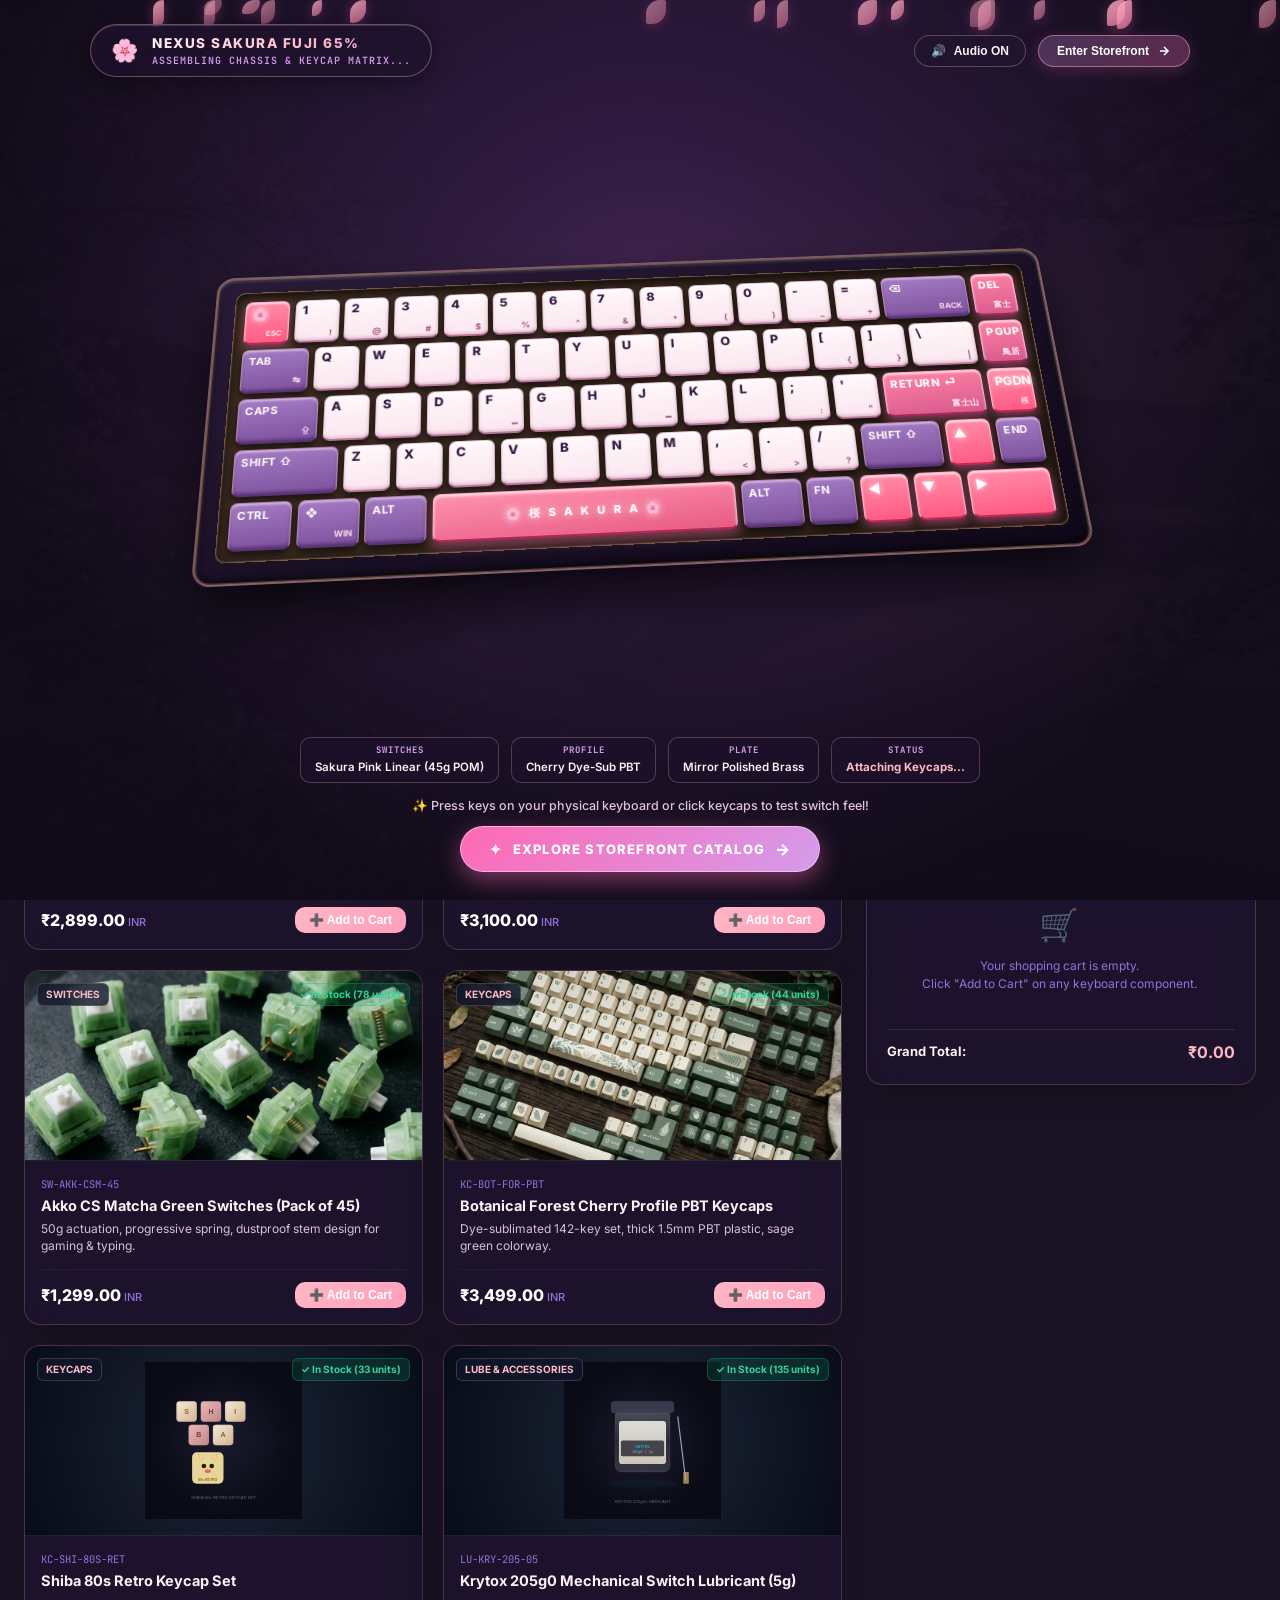
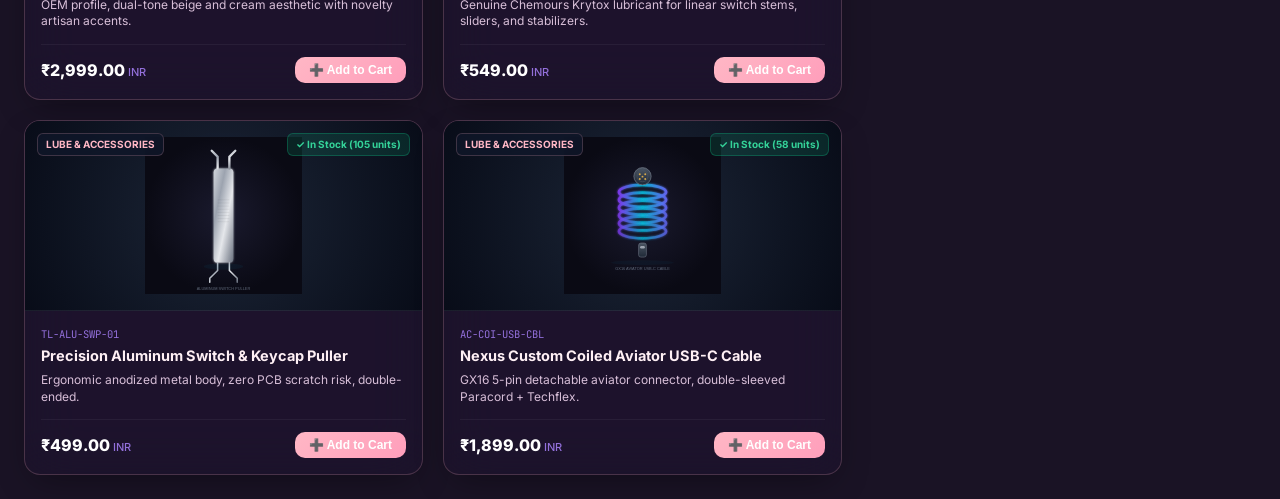
==== commit 2f99c993: "feat: Add 3D Sakura mechanical keyboard assembly opening animation" ====
--- a/web_frontend/index.html
+++ b/web_frontend/index.html
@@ -15,6 +15,86 @@
   <link rel="stylesheet" href="styles.css">
 </head>
 <body class="dark-theme">
+
+  <!-- =========================================================================
+       OPENING EXPERIENCE: 3D SAKURA MECHANICAL KEYBOARD ASSEMBLY ANIMATION
+       ========================================================================= -->
+  <aside id="assembly-splash" class="assembly-splash" aria-label="3D Mechanical Keyboard Assembly Animation">
+    <!-- Ambient Sakura Petals Floating Canvas -->
+    <div class="assembly-ambient-petals" id="assembly-petals-container"></div>
+    
+    <!-- Top Action Controls & Brand Pill -->
+    <div class="assembly-top-bar">
+      <div class="assembly-brand-badge">
+        <span class="sakura-badge-flower">🌸</span>
+        <div class="assembly-brand-titles">
+          <span class="assembly-brand-name">NEXUS SAKURA FUJI 65%</span>
+          <span class="assembly-stage-indicator" id="assembly-stage-pill">ASSEMBLING CHASSIS & KEYCAP MATRIX...</span>
+        </div>
+      </div>
+      <div class="assembly-top-actions">
+        <button class="assembly-action-chip" id="assembly-audio-toggle" title="Toggle Mechanical Switch Sound FX">
+          <span id="audio-icon">🔊</span> <span id="audio-text">Audio ON</span>
+        </button>
+        <button class="assembly-skip-chip" id="assembly-skip-btn" title="Skip directly to catalog">
+          <span>Enter Storefront</span>
+          <svg width="14" height="14" viewBox="0 0 24 24" fill="none" stroke="currentColor" stroke-width="2.5"><path d="M5 12h14M12 5l7 7-7 7"/></svg>
+        </button>
+      </div>
+    </div>
+
+    <!-- 3D Perspective Stage -->
+    <div class="assembly-stage-viewport">
+      <div class="keyboard-chassis-3d" id="keyboard-chassis">
+        <!-- Underglow PCB Neon Ring -->
+        <div class="chassis-underglow" id="chassis-underglow"></div>
+        
+        <!-- CNC Anodized Aluminum Top Bezel Case -->
+        <div class="chassis-case">
+          <div class="case-chamfer"></div>
+          
+          <!-- Solid Brass Switch Plate -->
+          <div class="switch-plate">
+            <!-- 65% Precision Key Matrix (Populated by buildKeyboardMatrix) -->
+            <div class="kb-matrix" id="kb-matrix"></div>
+          </div>
+        </div>
+      </div>
+    </div>
+
+    <!-- Bottom HUD & Interactive Testing Strip -->
+    <div class="assembly-bottom-hud">
+      <div class="assembly-hud-stats">
+        <div class="hud-stat-box">
+          <span class="hud-label">SWITCHES</span>
+          <span class="hud-val">Sakura Pink Linear (45g POM)</span>
+        </div>
+        <div class="hud-stat-box">
+          <span class="hud-label">PROFILE</span>
+          <span class="hud-val">Cherry Dye-Sub PBT</span>
+        </div>
+        <div class="hud-stat-box">
+          <span class="hud-label">PLATE</span>
+          <span class="hud-val">Mirror Polished Brass</span>
+        </div>
+        <div class="hud-stat-box">
+          <span class="hud-label">STATUS</span>
+          <span class="hud-val status-text" id="assembly-hud-status">Attaching Keycaps...</span>
+        </div>
+      </div>
+
+      <div class="assembly-action-area">
+        <p class="assembly-interactive-hint" id="assembly-hint-text">
+          ✨ Press keys on your physical keyboard or click keycaps to test switch feel!
+        </p>
+        <button class="assembly-enter-btn pulse" id="assembly-enter-btn">
+          <span class="sparkle">✦</span>
+          <span>EXPLORE STOREFRONT CATALOG</span>
+          <span class="arrow">→</span>
+        </button>
+      </div>
+    </div>
+  </aside>
 
   <!-- =========================================================================
        GLOBAL APP HEADER & ROLE SWITCHER
@@ -101,6 +181,11 @@
           <path d="M4 4h16c1.1 0 2 .9 2 2v12c0 1.1-.9 2-2 2H4c-1.1 0-2-.9-2-2V6c0-1.1.9-2 2-2z"></path>
           <polyline points="22,6 12,13 2,6"></polyline>
         </svg>
+      </button>
+
+      <!-- Keyboard Assembly FX Replay Launcher -->
+      <button class="header-action-btn" id="replay-assembly-btn" title="Replay 3D Keyboard Assembly Animation">
+        <span style="font-size: 15px;">⌨️</span>
       </button>
     </div>
   </header>
--- a/web_frontend/styles.css
+++ b/web_frontend/styles.css
@@ -1783,3 +1783,677 @@
   .modal-body-split { grid-template-columns: 1fr; }
   .kanban-board-container { grid-template-columns: repeat(2, 1fr); }
 }
+
+/* ==========================================================================
+   3D MECHANICAL KEYBOARD ASSEMBLY OPENING EXPERIENCE
+   Theme: Japanese Cherry Blossom & Mt. Fuji
+   Palette: Sakura Pinks (#FFB7C5, #FF94B8, #FF69B4), Fuji Lilac (#D49BEA, #8A64D6),
+            Obsidian Dark Glass (#1A1325, #080C14)
+   ========================================================================== */
+
+.assembly-splash {
+  position: fixed;
+  inset: 0;
+  z-index: 9999;
+  display: flex;
+  flex-direction: column;
+  justify-content: space-between;
+  align-items: center;
+  padding: 24px 32px 28px;
+  background: radial-gradient(circle at 50% 30%, rgba(55, 28, 70, 0.95), rgba(16, 11, 24, 0.98) 75%),
+              url('images/fuji_sakura_bg.jpg') center/cover no-repeat fixed;
+  backdrop-filter: blur(24px) saturate(170%);
+  -webkit-backdrop-filter: blur(24px) saturate(170%);
+  overflow-x: hidden;
+  overflow-y: auto;
+  transition: opacity 0.7s cubic-bezier(0.16, 1, 0.3, 1),
+              transform 0.7s cubic-bezier(0.16, 1, 0.3, 1),
+              visibility 0.7s cubic-bezier(0.16, 1, 0.3, 1);
+}
+
+.assembly-splash.dismissed {
+  opacity: 0;
+  transform: scale(1.08) translateY(-30px);
+  pointer-events: none;
+  visibility: hidden;
+}
+
+/* Floating Sakura Petals Canvas */
+.assembly-ambient-petals {
+  position: absolute;
+  inset: 0;
+  pointer-events: none;
+  overflow: hidden;
+  z-index: 1;
+}
+
+.ambient-petal {
+  position: absolute;
+  background: linear-gradient(135deg, rgba(255, 183, 197, 0.9), rgba(255, 130, 172, 0.65));
+  border-radius: 14px 2px 14px 2px;
+  filter: drop-shadow(0 2px 6px rgba(255, 105, 180, 0.45));
+  pointer-events: none;
+  animation: petalFall linear infinite;
+}
+
+@keyframes petalFall {
+  0% {
+    transform: translateY(-40px) translateX(0) rotateZ(0deg) rotateY(0deg);
+    opacity: 0;
+  }
+  15% {
+    opacity: 0.9;
+  }
+  85% {
+    opacity: 0.8;
+  }
+  100% {
+    transform: translateY(105vh) translateX(120px) rotateZ(380deg) rotateY(240deg);
+    opacity: 0;
+  }
+}
+
+/* Top Bar Controls */
+.assembly-top-bar {
+  position: relative;
+  z-index: 10;
+  width: 100%;
+  max-width: 1100px;
+  display: flex;
+  justify-content: space-between;
+  align-items: center;
+  gap: 16px;
+}
+
+.assembly-brand-badge {
+  display: flex;
+  align-items: center;
+  gap: 14px;
+  background: rgba(30, 18, 44, 0.75);
+  border: 1px solid rgba(255, 183, 197, 0.35);
+  padding: 8px 20px;
+  border-radius: var(--radius-full);
+  backdrop-filter: blur(14px);
+  box-shadow: 0 4px 24px rgba(0, 0, 0, 0.4), inset 0 1px 0 rgba(255, 255, 255, 0.15);
+}
+
+.sakura-badge-flower {
+  font-size: 22px;
+  display: inline-block;
+  animation: flowerPulse 3s ease-in-out infinite;
+}
+
+@keyframes flowerPulse {
+  0%, 100% { transform: scale(1) rotate(0deg); }
+  50% { transform: scale(1.15) rotate(15deg); }
+}
+
+.assembly-brand-titles {
+  display: flex;
+  flex-direction: column;
+}
+
+.assembly-brand-name {
+  font-family: var(--font-sans);
+  font-size: 13.5px;
+  font-weight: 800;
+  letter-spacing: 1.5px;
+  background: linear-gradient(135deg, #FFF0F5 0%, #FFB7C5 60%, #D49BEA 100%);
+  -webkit-background-clip: text;
+  -webkit-text-fill-color: transparent;
+}
+
+.assembly-stage-indicator {
+  font-family: var(--font-mono);
+  font-size: 10px;
+  font-weight: 600;
+  color: #D49BEA;
+  letter-spacing: 1px;
+}
+
+.assembly-top-actions {
+  display: flex;
+  align-items: center;
+  gap: 12px;
+}
+
+.assembly-action-chip {
+  display: flex;
+  align-items: center;
+  gap: 8px;
+  padding: 8px 16px;
+  background: rgba(32, 20, 48, 0.7);
+  border: 1px solid rgba(255, 183, 197, 0.3);
+  border-radius: var(--radius-full);
+  color: var(--text-main);
+  font-size: 12px;
+  font-weight: 600;
+  cursor: pointer;
+  transition: all 0.2s ease;
+  backdrop-filter: blur(10px);
+}
+
+.assembly-action-chip:hover {
+  background: rgba(56, 36, 76, 0.85);
+  border-color: var(--accent-pink);
+  transform: translateY(-1px);
+}
+
+.assembly-skip-chip {
+  display: flex;
+  align-items: center;
+  gap: 8px;
+  padding: 8px 18px;
+  background: linear-gradient(135deg, rgba(212, 155, 234, 0.25), rgba(255, 105, 180, 0.3));
+  border: 1px solid rgba(255, 183, 197, 0.45);
+  border-radius: var(--radius-full);
+  color: #FFFFFF;
+  font-size: 12px;
+  font-weight: 700;
+  cursor: pointer;
+  transition: all 0.2s ease;
+  box-shadow: 0 4px 15px rgba(255, 105, 180, 0.2);
+}
+
+.assembly-skip-chip:hover {
+  background: linear-gradient(135deg, rgba(212, 155, 234, 0.45), rgba(255, 105, 180, 0.5));
+  border-color: #FFB7C5;
+  transform: translateY(-1px);
+  box-shadow: 0 6px 20px rgba(255, 105, 180, 0.35);
+}
+
+/* 3D Perspective Stage Viewport */
+.assembly-stage-viewport {
+  position: relative;
+  z-index: 5;
+  width: 100%;
+  display: flex;
+  justify-content: center;
+  align-items: center;
+  perspective: 1250px;
+  perspective-origin: 50% 42%;
+  margin: 16px 0;
+  padding: 10px 0;
+}
+
+.keyboard-chassis-3d {
+  position: relative;
+  transform-style: preserve-3d;
+  transform: rotateX(23deg) rotateZ(-3deg) rotateY(1deg);
+  width: 860px;
+  max-width: 95vw;
+  transition: transform 0.4s cubic-bezier(0.2, 0, 0, 1);
+  animation: chassisFloat 6s ease-in-out infinite alternate;
+}
+
+@keyframes chassisFloat {
+  0% { transform: rotateX(23deg) rotateZ(-3deg) rotateY(1deg) translateY(0); }
+  100% { transform: rotateX(21deg) rotateZ(-2.5deg) rotateY(1.5deg) translateY(-8px); }
+}
+
+/* Neon Underglow */
+.chassis-underglow {
+  position: absolute;
+  inset: -12px -16px;
+  border-radius: 26px;
+  z-index: 0;
+  opacity: 0;
+  transition: opacity 1.2s ease, box-shadow 1.2s ease;
+  pointer-events: none;
+}
+
+.chassis-underglow.active {
+  opacity: 1;
+  box-shadow: 0 15px 60px 15px rgba(255, 105, 180, 0.65),
+              0 0 100px 30px rgba(212, 155, 234, 0.45),
+              0 25px 80px rgba(255, 183, 197, 0.3);
+  animation: underglowBreathing 3.5s ease-in-out infinite alternate;
+}
+
+@keyframes underglowBreathing {
+  0% {
+    box-shadow: 0 15px 50px 12px rgba(255, 105, 180, 0.6),
+                0 0 90px 25px rgba(212, 155, 234, 0.4);
+  }
+  100% {
+    box-shadow: 0 20px 75px 20px rgba(255, 105, 180, 0.8),
+                0 0 120px 40px rgba(212, 155, 234, 0.6);
+  }
+}
+
+/* CNC Aluminum Chassis */
+.chassis-case {
+  position: relative;
+  z-index: 2;
+  border-radius: 18px;
+  padding: 16px 18px 20px;
+  background: linear-gradient(160deg, #2A1A38 0%, #170E22 65%, #0F0818 100%);
+  border: 2px solid rgba(255, 183, 197, 0.45);
+  box-shadow: 0 25px 55px -10px rgba(0, 0, 0, 0.85),
+              inset 0 2px 4px rgba(255, 255, 255, 0.25),
+              inset 0 -3px 8px rgba(0, 0, 0, 0.7);
+  transform-style: preserve-3d;
+}
+
+.case-chamfer {
+  position: absolute;
+  inset: 0;
+  border-radius: 16px;
+  border: 1px solid rgba(255, 215, 0, 0.25);
+  pointer-events: none;
+}
+
+/* Mirror Brass Switch Plate */
+.switch-plate {
+  background: linear-gradient(135deg, #443224 0%, #2A1D16 100%);
+  border-radius: 10px;
+  padding: 10px;
+  border: 1px solid rgba(235, 185, 110, 0.35);
+  box-shadow: inset 0 4px 14px rgba(0, 0, 0, 0.85),
+              inset 0 0 0 1px rgba(212, 155, 234, 0.15);
+  transform-style: preserve-3d;
+}
+
+/* Key Matrix & Rows */
+.kb-matrix {
+  display: flex;
+  flex-direction: column;
+  gap: 6px;
+  transform-style: preserve-3d;
+}
+
+.kb-row {
+  display: flex;
+  gap: 6px;
+  width: 100%;
+  transform-style: preserve-3d;
+}
+
+/* Individual Key Slot */
+.kb-key {
+  position: relative;
+  height: 48px;
+  flex: var(--unit, 1);
+  transform-style: preserve-3d;
+  user-select: none;
+  cursor: pointer;
+}
+
+/* Switch Socket on Brass Plate */
+.switch-socket {
+  position: absolute;
+  inset: 0;
+  border-radius: 6px;
+  background: #20132A;
+  border: 1px solid rgba(255, 183, 197, 0.2);
+  box-shadow: inset 0 2px 4px rgba(0, 0, 0, 0.7);
+  display: flex;
+  align-items: center;
+  justify-content: center;
+  z-index: 1;
+}
+
+.switch-led {
+  position: absolute;
+  top: 3px;
+  width: 6px;
+  height: 3px;
+  background: #FFB7C5;
+  border-radius: 1px;
+  box-shadow: 0 0 8px #FF69B4, 0 0 14px rgba(255, 105, 180, 0.8);
+  opacity: 0.85;
+}
+
+.switch-stem {
+  width: 12px;
+  height: 12px;
+  position: relative;
+  background: #FF85A2;
+  border-radius: 2px;
+  box-shadow: 0 0 6px rgba(255, 105, 180, 0.6);
+}
+
+.switch-stem::before,
+.switch-stem::after {
+  content: "";
+  position: absolute;
+  background: #FFAAC1;
+  border-radius: 1px;
+}
+
+.switch-stem::before {
+  top: 1px;
+  bottom: 1px;
+  left: 4px;
+  right: 4px;
+}
+
+.switch-stem::after {
+  left: 1px;
+  right: 1px;
+  top: 4px;
+  bottom: 4px;
+}
+
+/* Floating Keycap Component */
+.kb-keycap {
+  position: absolute;
+  inset: 0;
+  border-radius: 7px;
+  z-index: 3;
+  transform-style: preserve-3d;
+  display: flex;
+  flex-direction: column;
+  justify-content: space-between;
+  padding: 4px 6px;
+  font-family: var(--font-sans);
+  font-weight: 700;
+  will-change: transform, opacity, filter;
+  transition: transform 0.08s ease, filter 0.08s ease;
+  
+  /* Initial floating state (elevated in 3D air before snap) */
+  transform: translateY(-85px) translateZ(95px) rotateX(-26deg);
+  opacity: 0;
+}
+
+/* Attaching Keyframe Animation */
+.kb-keycap.anim-attaching {
+  animation: keySnapAttach 0.52s cubic-bezier(0.175, 0.885, 0.32, 1.25) forwards;
+  animation-delay: var(--delay, 0s);
+}
+
+.kb-keycap.attached {
+  transform: translateY(0) translateZ(0) rotateX(0);
+  opacity: 1;
+}
+
+@keyframes keySnapAttach {
+  0% {
+    transform: translateY(-90px) translateZ(105px) rotateX(-30deg) scale(1.15);
+    opacity: 0;
+    filter: drop-shadow(0 20px 25px rgba(255, 183, 197, 0.5));
+  }
+  20% {
+    opacity: 1;
+  }
+  75% {
+    /* Switch bottom-out compression */
+    transform: translateY(3px) translateZ(-5px) rotateX(2deg) scale(0.98);
+  }
+  90% {
+    /* Spring rebound */
+    transform: translateY(-1px) translateZ(1px) rotateX(-0.5deg);
+  }
+  100% {
+    transform: translateY(0) translateZ(0) rotateX(0deg) scale(1);
+    opacity: 1;
+    filter: drop-shadow(0 3px 5px rgba(0, 0, 0, 0.35));
+  }
+}
+
+/* Pressed State for Interactive Typing */
+.kb-keycap.pressed {
+  transform: translateY(3.5px) translateZ(-6px) !important;
+  filter: brightness(1.22) drop-shadow(0 0 10px rgba(255, 183, 197, 0.85)) !important;
+}
+
+/* Shockwave Ring at Point of Attachment / Keypress */
+.key-shockwave {
+  position: absolute;
+  inset: -8px;
+  border-radius: 12px;
+  border: 2px solid #FF85A2;
+  pointer-events: none;
+  z-index: 5;
+  opacity: 0;
+  animation: shockwavePulse 0.45s ease-out forwards;
+}
+
+@keyframes shockwavePulse {
+  0% {
+    transform: scale(0.5);
+    opacity: 1;
+  }
+  100% {
+    transform: scale(1.9);
+    opacity: 0;
+  }
+}
+
+/* Keycap Color Themes & Legends */
+
+/* 1. Alphas (Letters & Symbols) */
+.key-alpha {
+  background: linear-gradient(175deg, #FFF9FA 0%, #FBE5EF 100%);
+  border: 1px solid rgba(220, 160, 185, 0.55);
+  border-bottom: 2px solid #B8789A;
+  box-shadow: 0 4px 6px rgba(0, 0, 0, 0.35),
+              inset 0 2px 2px rgba(255, 255, 255, 0.9),
+              inset 0 -2px 3px rgba(184, 120, 154, 0.35);
+  color: #381B43;
+}
+
+.key-alpha .key-legend {
+  font-size: 13px;
+  font-weight: 800;
+  line-height: 1;
+}
+
+.key-alpha .key-sublegend {
+  font-size: 9px;
+  color: #A35C7A;
+  align-self: flex-end;
+  line-height: 1;
+}
+
+/* 2. Modifiers (Tab, Caps, Shift, Ctrl, Alt, Del, Bksp) */
+.key-modifier {
+  background: linear-gradient(175deg, #A47CC3 0%, #7D519E 100%);
+  border: 1px solid rgba(255, 183, 197, 0.4);
+  border-bottom: 2px solid #573373;
+  box-shadow: 0 4px 6px rgba(0, 0, 0, 0.4),
+              inset 0 2px 2px rgba(255, 255, 255, 0.45),
+              inset 0 -2px 3px rgba(55, 25, 75, 0.5);
+  color: #FFFFFF;
+}
+
+.key-modifier .key-legend {
+  font-size: 11px;
+  font-weight: 700;
+  letter-spacing: 0.5px;
+}
+
+.key-modifier .key-sublegend {
+  font-size: 8.5px;
+  color: #FFD6E7;
+  align-self: flex-end;
+}
+
+/* 3. Novelty Sakura (Esc, Arrows, Novelties) */
+.key-novelty-sakura {
+  background: linear-gradient(175deg, #FF8DA8 0%, #FF5983 100%);
+  border: 1px solid rgba(255, 220, 235, 0.65);
+  border-bottom: 2px solid #C42653;
+  box-shadow: 0 4px 10px rgba(255, 105, 180, 0.45),
+              inset 0 2px 2px rgba(255, 255, 255, 0.65);
+  color: #FFFFFF;
+}
+
+.key-novelty-sakura .key-legend {
+  font-size: 13px;
+  text-shadow: 0 0 6px rgba(255, 255, 255, 0.8);
+}
+
+.key-novelty-sakura .key-sublegend {
+  font-size: 8px;
+  color: #FFE6EE;
+  align-self: flex-end;
+  font-weight: 700;
+}
+
+/* 4. Novelty Fuji (Enter & Accents) */
+.key-novelty-fuji {
+  background: linear-gradient(175deg, #FF82A5 0%, #D85A8E 100%);
+  border: 1px solid rgba(255, 220, 235, 0.65);
+  border-bottom: 2px solid #A8255B;
+  box-shadow: 0 4px 10px rgba(255, 105, 180, 0.45),
+              inset 0 2px 2px rgba(255, 255, 255, 0.65);
+  color: #FFFFFF;
+}
+
+.key-novelty-fuji .key-legend {
+  font-size: 11.5px;
+  font-weight: 800;
+  letter-spacing: 0.5px;
+}
+
+.key-novelty-fuji .key-sublegend {
+  font-size: 9px;
+  color: #FFF0F5;
+  align-self: flex-end;
+}
+
+/* 5. Custom Spacebar (Sakura Accent) */
+.key-spacebar-sakura {
+  background: linear-gradient(175deg, #FF92AF 0%, #E85B84 100%);
+  border: 1px solid rgba(255, 220, 235, 0.65);
+  border-bottom: 2px solid #B82551;
+  box-shadow: 0 5px 12px rgba(255, 105, 180, 0.45),
+              inset 0 2px 3px rgba(255, 255, 255, 0.7);
+  color: #FFFFFF;
+  display: flex;
+  align-items: center;
+  justify-content: center;
+}
+
+.key-spacebar-sakura .key-legend {
+  font-size: 11px;
+  font-weight: 800;
+  letter-spacing: 3px;
+  text-shadow: 0 0 8px rgba(255, 255, 255, 0.85);
+}
+
+/* Bottom HUD & Action Area */
+.assembly-bottom-hud {
+  position: relative;
+  z-index: 10;
+  width: 100%;
+  max-width: 1050px;
+  display: flex;
+  flex-direction: column;
+  align-items: center;
+  gap: 14px;
+}
+
+.assembly-hud-stats {
+  display: flex;
+  gap: 12px;
+  flex-wrap: wrap;
+  justify-content: center;
+}
+
+.hud-stat-box {
+  background: rgba(30, 18, 44, 0.65);
+  border: 1px solid rgba(255, 183, 197, 0.25);
+  border-radius: var(--radius-md);
+  padding: 6px 14px;
+  display: flex;
+  flex-direction: column;
+  align-items: center;
+  backdrop-filter: blur(10px);
+  min-width: 130px;
+}
+
+.hud-label {
+  font-family: var(--font-mono);
+  font-size: 9px;
+  color: #D49BEA;
+  font-weight: 700;
+  letter-spacing: 1px;
+}
+
+.hud-val {
+  font-size: 11.5px;
+  font-weight: 600;
+  color: #FFF0F5;
+  margin-top: 2px;
+}
+
+.hud-val.status-text {
+  color: #FFB7C5;
+  font-weight: 700;
+}
+
+.assembly-action-area {
+  display: flex;
+  flex-direction: column;
+  align-items: center;
+  gap: 10px;
+}
+
+.assembly-interactive-hint {
+  font-size: 12.5px;
+  color: #E2C2DF;
+  text-align: center;
+  font-weight: 500;
+}
+
+.assembly-enter-btn {
+  display: flex;
+  align-items: center;
+  gap: 10px;
+  padding: 12px 28px;
+  background: linear-gradient(135deg, #FF69B4 0%, #D49BEA 100%);
+  border: 1px solid rgba(255, 255, 255, 0.45);
+  border-radius: var(--radius-full);
+  color: #FFFFFF;
+  font-family: var(--font-sans);
+  font-size: 13px;
+  font-weight: 800;
+  letter-spacing: 1.2px;
+  cursor: pointer;
+  box-shadow: 0 8px 24px rgba(255, 105, 180, 0.45);
+  transition: all 0.25s ease;
+}
+
+.assembly-enter-btn:hover {
+  transform: translateY(-2px) scale(1.02);
+  box-shadow: 0 12px 32px rgba(255, 105, 180, 0.65);
+}
+
+.assembly-enter-btn .sparkle {
+  color: #FFF0F5;
+  font-size: 15px;
+}
+
+.assembly-enter-btn .arrow {
+  font-size: 16px;
+  transition: transform 0.2s ease;
+}
+
+.assembly-enter-btn:hover .arrow {
+  transform: translateX(4px);
+}
+
+/* Responsive scaling for 3D Keyboard */
+@media (max-width: 950px) {
+  .keyboard-chassis-3d {
+    transform: rotateX(20deg) rotateZ(-2deg) scale(0.85);
+    transform-origin: center;
+  }
+  .kb-key { height: 42px; }
+  .key-alpha .key-legend { font-size: 11px; }
+  .key-alpha .key-sublegend { display: none; }
+  .key-modifier .key-legend { font-size: 9.5px; }
+}
+
+@media (max-width: 720px) {
+  .keyboard-chassis-3d {
+    transform: rotateX(18deg) rotateZ(0deg) scale(0.68);
+    transform-origin: center;
+  }
+  .kb-key { height: 35px; }
+  .assembly-hud-stats { display: none; }
+  .assembly-splash { padding: 16px 12px 20px; }
+}
+
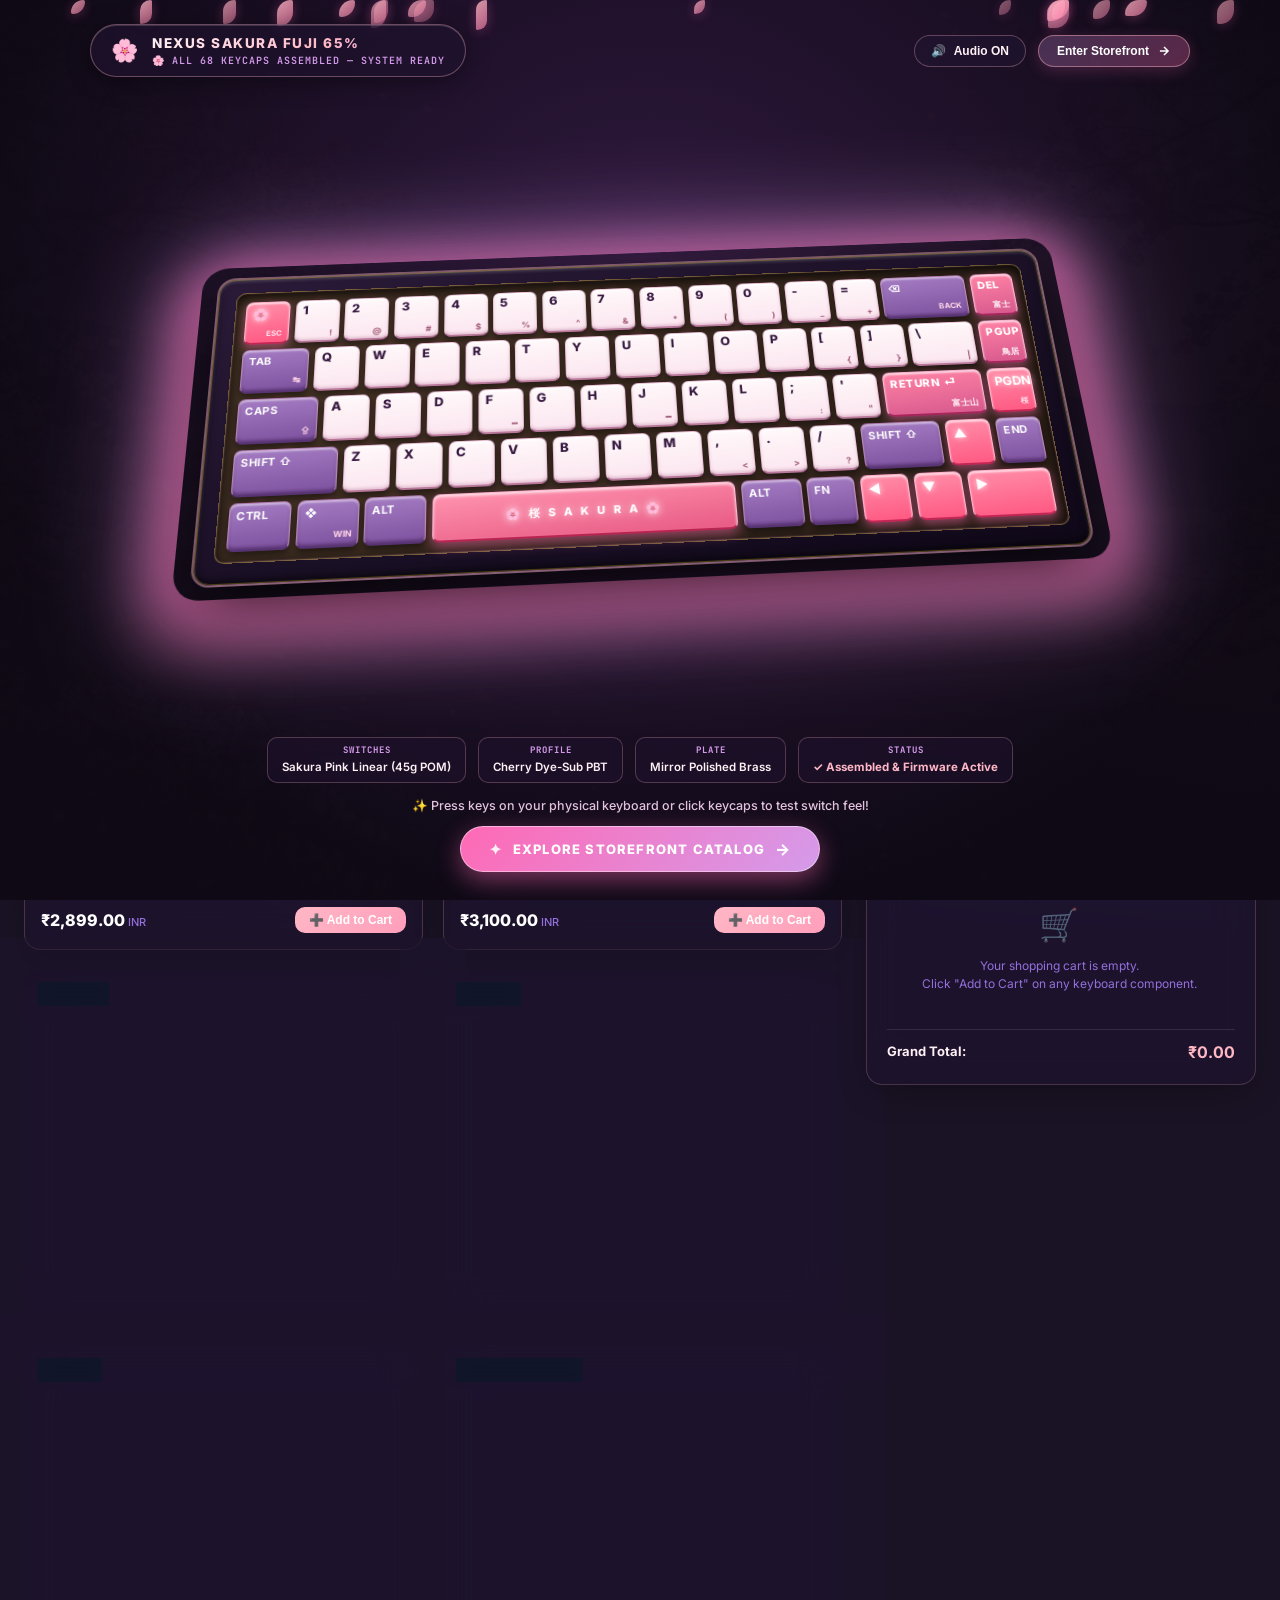
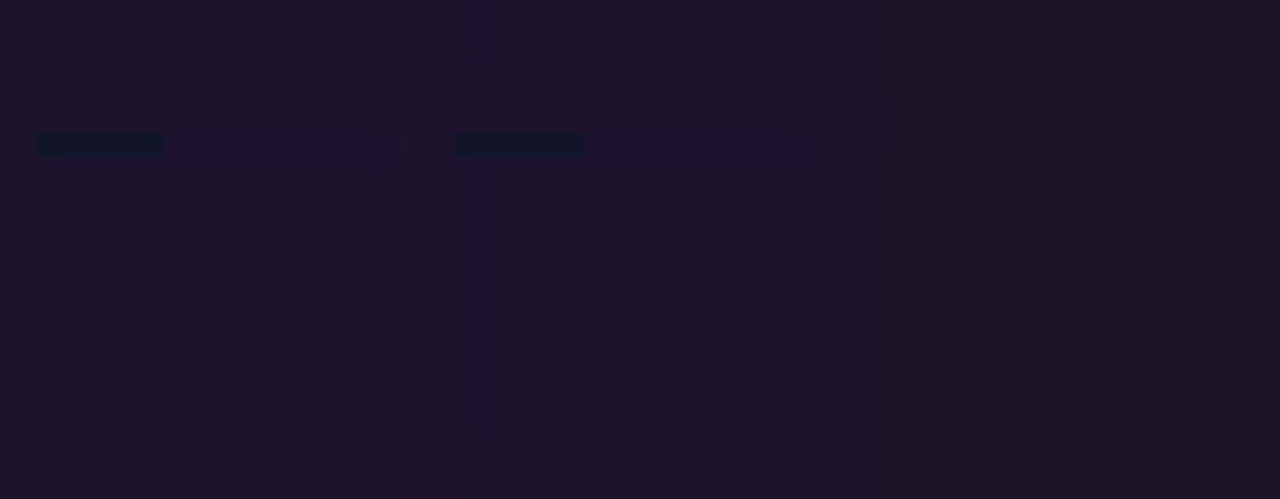
==== commit 7eec68af: "feat: Add Nearest-Warehouse Geodesic Proximity Checkout and Order Analytics modal" ====
--- a/web_frontend/index.html
+++ b/web_frontend/index.html
@@ -215,9 +215,13 @@
             <option value="Coimbatore">Coimbatore, Tamil Nadu (Lat: 11.0168, Lon: 76.9558)</option>
           </select>
         </div>
-        <div class="location-status-badge" id="proximity-routing-summary-badge">
+        <div class="location-status-badge" id="proximity-routing-summary-badge" style="cursor: pointer;" title="Click to open Nearest-Warehouse Geodesic Checkout Analytics">
           <span class="sparkle-icon">🧭</span> Nearest Hub: Evaluating Geodesic Distance...
         </div>
+        <button class="proximity-analytics-trigger-btn" id="open-proximity-analytics-btn" title="Open Nearest-Warehouse Geodesic Checkout Analytics">
+          <span class="btn-icon">🗺️</span>
+          <span>Proximity Map Analytics</span>
+        </button>
       </div>
 
       <div class="storefront-layout">
@@ -601,87 +605,319 @@
   <!-- =========================================================================
        MODAL 1: PROXIMITY CHECKOUT & ACID TRANSACTION CONSOLE
        ========================================================================= -->
+  <!-- =========================================================================
+       MODAL 1: ORDER CHECKOUT & NEAREST-WAREHOUSE GEODESIC PROXIMITY ANALYTICS
+       ========================================================================= -->
   <div class="modal-backdrop" id="checkout-modal-backdrop">
-    <div class="modal-card checkout-modal-card">
-      <div class="modal-header">
-        <div class="modal-title-group">
-          <h2 class="modal-title">Nearest-Warehouse Proximity Checkout</h2>
-          <span class="modal-subtitle">Atomic Multi-Item ACID Commit & Geodesic Routing</span>
-        </div>
-        <button class="modal-close-btn" id="close-checkout-modal-btn">&times;</button>
-      </div>
-
-      <div class="modal-body-split">
+    <div class="modal-card proximity-checkout-modal-card">
+      
+      <!-- Top Title Bar Matching User Image -->
+      <div class="modal-header proximity-checkout-header">
+        <div class="modal-header-left">
+          <span class="brand-prefix">NEXUS PERIPHERALS</span>
+          <span class="header-divider">|</span>
+          <span class="header-section-title">Order Checkout</span>
+          <div class="header-status-pills">
+            <span class="header-status-pill badge-transact" title="Proximity Routing Active">⇅</span>
+            <span class="header-status-pill badge-acid" title="ACID Atomic Execution">⚛</span>
+            <span class="header-status-pill badge-db" title="Inventory Manifest">🗂</span>
+          </div>
+        </div>
+        <button class="modal-close-btn" id="close-checkout-modal-btn" aria-label="Close dialog">&times;</button>
+      </div>
+
+      <!-- Split Layout: Left Geodesic Map (Analytics) + Right Invoice & Telemetry -->
+      <div class="proximity-modal-body">
         
-        <!-- Left: Routing Decision & Geodesic Calculation -->
-        <div class="modal-col modal-col-routing">
-          <div class="route-summary-box" id="modal-route-summary-box">
-            <div class="route-hub-badge">★ OPTIMAL HUB SELECTED</div>
-            <h3 class="route-hub-name" id="modal-chosen-hub-name">Tech Corridor Hub — Bengaluru</h3>
-            <p class="route-hub-stats" id="modal-chosen-hub-stats">
-              Geodesic Distance: <strong>164.2 km</strong> from Vellore<br>
-              Stock Status: <strong class="text-emerald">100% In Stock</strong> for all cart items!
-            </p>
-          </div>
-
-          <h4 class="section-title">Itemized Order Manifest:</h4>
-          <div class="modal-cart-items-scroll" id="modal-checkout-items-list">
-            <!-- Rendered by JS -->
-          </div>
-
-          <div class="payment-method-selector">
-            <h4 class="section-title">Select Payment Method:</h4>
-            <div class="payment-options-grid">
-              <label class="pay-option active">
-                <input type="radio" name="pay_method" value="UPI" checked>
-                <span class="pay-icon">📱</span>
-                <span class="pay-name">UPI / QR Code</span>
-              </label>
-              <label class="pay-option">
-                <input type="radio" name="pay_method" value="CARD">
-                <span class="pay-icon">💳</span>
-                <span class="pay-name">Credit / Debit Card</span>
-              </label>
-              <label class="pay-option">
-                <input type="radio" name="pay_method" value="NETBANKING">
-                <span class="pay-icon">🏦</span>
-                <span class="pay-name">NetBanking</span>
-              </label>
-              <label class="pay-option">
-                <input type="radio" name="pay_method" value="COD">
-                <span class="pay-icon">💵</span>
-                <span class="pay-name">Cash on Delivery</span>
-              </label>
-            </div>
-          </div>
-
-          <div class="modal-total-banner">
-            <span>Amount Payable:</span>
-            <span class="modal-total-val" id="modal-checkout-grand-total">₹0.00</span>
-          </div>
-
-          <button class="btn btn-success btn-full btn-large" id="confirm-acid-order-btn">
-            ⚡ Confirm Atomic Order (ACID Commit)
-          </button>
-        </div>
-
-        <!-- Right: ACID Transaction Live Telemetry Terminal -->
-        <div class="modal-col modal-col-terminal">
-          <div class="terminal-header">
-            <div class="terminal-dots">
-              <span class="t-dot t-red"></span>
-              <span class="t-dot t-yellow"></span>
-              <span class="t-dot t-green"></span>
-            </div>
-            <span class="terminal-title">MySQL 8.0 ACID Transaction Console</span>
-          </div>
-          <div class="terminal-screen" id="acid-terminal-screen">
-            <div class="t-line t-dim">-- Nexus Peripherals ACID Transaction Console Ready --</div>
-            <div class="t-line t-dim">-- Click 'Confirm Atomic Order' to start sequence --</div>
-          </div>
-        </div>
-
-      </div>
+        <!-- ===================================================================
+             LEFT PANE: NEAREST-WAREHOUSE GEODESIC PROXIMITY MAP ANALYTICS
+             =================================================================== -->
+        <div class="proximity-map-pane">
+          <div class="map-pane-header">
+            <h3 class="map-pane-title">Nearest—Warehouse Geodesic Proximity Checkout</h3>
+          </div>
+
+          <div class="map-viewport-wrapper" id="geodesic-map-viewport">
+            <!-- Zoom Controls -->
+            <div class="map-zoom-controls">
+              <button class="map-zoom-btn" id="map-zoom-in" title="Zoom In">+</button>
+              <button class="map-zoom-btn" id="map-zoom-out" title="Zoom Out">−</button>
+            </div>
+
+            <!-- Interactive Geodesic India Map SVG -->
+            <svg class="india-map-svg" id="india-geodesic-svg" viewBox="0 0 580 580" xmlns="http://www.w3.org/2000/svg">
+              <defs>
+                <filter id="hubGlowRed" x="-50%" y="-50%" width="200%" height="200%">
+                  <feGaussianBlur stdDeviation="5" result="blur" />
+                  <feComposite in="SourceGraphic" in2="blur" operator="over" />
+                </filter>
+                <filter id="custGlowCyan" x="-50%" y="-50%" width="200%" height="200%">
+                  <feGaussianBlur stdDeviation="4" result="blur" />
+                  <feComposite in="SourceGraphic" in2="blur" operator="over" />
+                </filter>
+              </defs>
+
+              <!-- Ocean / Topo Grid Lines -->
+              <g class="map-topo-grid" stroke="rgba(56, 189, 248, 0.05)" stroke-width="1">
+                <line x1="20" y1="80" x2="560" y2="80" />
+                <line x1="20" y1="160" x2="560" y2="160" />
+                <line x1="20" y1="240" x2="560" y2="240" />
+                <line x1="20" y1="320" x2="560" y2="320" />
+                <line x1="20" y1="400" x2="560" y2="400" />
+                <line x1="20" y1="480" x2="560" y2="480" />
+                <line x1="100" y1="20" x2="100" y2="560" />
+                <line x1="200" y1="20" x2="200" y2="560" />
+                <line x1="300" y1="20" x2="300" y2="560" />
+                <line x1="400" y1="20" x2="400" y2="560" />
+                <line x1="500" y1="20" x2="500" y2="560" />
+              </g>
+
+              <!-- Stylized Multi-State India Regions Matching Screenshot -->
+              <g class="india-states-layer">
+                <!-- North / Kashmir / Punjab (Kanbet, Mula, Uktaotistan) -->
+                <path d="M 220 40 L 250 55 L 270 90 L 255 125 L 210 115 L 195 75 Z" fill="#14243C" stroke="#25426B" stroke-width="1.2" />
+                <text x="215" y="75" class="map-state-label">Kanbet</text>
+                <circle cx="230" cy="85" r="2.5" fill="#EF4444" opacity="0.8" />
+                <text x="235" y="88" class="map-state-label-mini">Mula</text>
+
+                <path d="M 255 125 L 270 90 L 320 110 L 330 150 L 260 160 Z" fill="#192C48" stroke="#25426B" stroke-width="1.2" />
+                <text x="270" y="130" class="map-state-label">Uktaotistan</text>
+
+                <!-- West / Rajasthan (Karjashtan) -->
+                <path d="M 125 150 L 210 115 L 255 125 L 245 220 L 150 230 L 115 190 Z" fill="#1C3252" stroke="#284875" stroke-width="1.2" />
+                <text x="160" y="175" class="map-state-label">Karjashtan</text>
+
+                <!-- Gujarat Coast (Catasri) -->
+                <path d="M 115 190 L 150 230 L 175 285 L 140 310 L 105 275 L 85 240 Z" fill="#162944" stroke="#25426B" stroke-width="1.2" />
+                <text x="110" y="260" class="map-state-label">Catasri</text>
+
+                <!-- North-Central (Bailer, Noonhat, Sunla Shwai) -->
+                <path d="M 260 160 L 330 150 L 380 180 L 360 240 L 280 230 Z" fill="#1E3658" stroke="#294A78" stroke-width="1.2" />
+                <text x="305" y="195" class="map-state-label">Bailer</text>
+
+                <path d="M 380 180 L 440 185 L 450 230 L 390 250 L 360 240 Z" fill="#192C48" stroke="#25426B" stroke-width="1.2" />
+                <text x="395" y="215" class="map-state-label">Noonhat</text>
+
+                <path d="M 440 185 L 485 190 L 480 240 L 450 230 Z" fill="#243F68" stroke="#2D5489" stroke-width="1.2" />
+                <text x="445" y="228" class="map-state-label-mini">Sunla<br>Shwai</text>
+
+                <!-- Northeast (Indbn) -->
+                <path d="M 460 140 L 530 145 L 540 190 L 485 190 Z" fill="#203960" stroke="#294A78" stroke-width="1.2" />
+                <text x="485" y="168" class="map-state-label">Indbn</text>
+
+                <!-- Central / MP / Vidarbha (Mistanar, Hatingar, Naoasahen, Chiana) -->
+                <path d="M 245 220 L 280 230 L 360 240 L 340 340 L 230 330 L 175 285 Z" fill="#192C48" stroke="#25426B" stroke-width="1.2" />
+                <text x="250" y="275" class="map-state-label">Mistanar</text>
+                <text x="250" y="290" class="map-state-label">Hatingar</text>
+
+                <path d="M 360 240 L 430 260 L 420 340 L 340 340 Z" fill="#1F375B" stroke="#2A4D7C" stroke-width="1.2" />
+                <text x="355" y="300" class="map-state-label">Naoasahen</text>
+                <text x="385" y="330" class="map-state-label-mini">Chiana</text>
+
+                <!-- Maharashtra / Mumbai Coast (MUM Hub) -->
+                <path d="M 140 310 L 175 285 L 230 330 L 225 390 L 160 380 Z" fill="#14253E" stroke="#25426B" stroke-width="1.2" />
+
+                <!-- Telangana / Andhra (Allangana) -->
+                <path d="M 230 330 L 340 340 L 330 420 L 250 425 L 225 390 Z" fill="#1E3658" stroke="#2A4D7C" stroke-width="1.2" />
+                <text x="260" y="375" class="map-state-label">Allangana</text>
+
+                <!-- Karnataka / Bengaluru (BLR Hub) -->
+                <path d="M 160 380 L 225 390 L 250 425 L 235 490 L 185 470 Z" fill="#172944" stroke="#25426B" stroke-width="1.2" />
+                <text x="180" y="445" class="map-state-label">Bengaluru</text>
+
+                <!-- Tamil Nadu (Nemra Bxrming, MAA Hub) -->
+                <path d="M 250 425 L 330 420 L 315 500 L 245 520 L 235 490 Z" fill="#1F375B" stroke="#2A4D7C" stroke-width="1.2" />
+                <text x="265" y="440" class="map-state-label-mini">Nemra</text>
+                <text x="265" y="452" class="map-state-label-mini">Bxrming</text>
+                <text x="240" y="525" class="map-state-label-mini">Toral Barta</text>
+
+                <!-- Kerala / Southern Tip (Kanbel) -->
+                <path d="M 185 470 L 235 490 L 245 520 L 230 550 L 210 520 Z" fill="#172A46" stroke="#25426B" stroke-width="1.2" />
+                <text x="195" y="535" class="map-state-label-mini">Kanbel</text>
+              </g>
+
+              <!-- Dynamic Geodesic Flight Arcs -->
+              <g class="geodesic-flight-arcs" id="svg-flight-arcs">
+                <!-- Rendered dynamically by JS -->
+              </g>
+
+              <!-- Warehouse Hub Pins (MUM, BLR, MAA) -->
+              <g class="hub-pins-group">
+                <!-- Mumbai (MUM) Hub -->
+                <g class="hub-pin" id="hub-pin-mum" transform="translate(165, 345)">
+                  <circle class="hub-ring-pulse" cx="0" cy="0" r="11" stroke="#EF4444" stroke-width="1.5" fill="none" opacity="0.8" />
+                  <circle cx="0" cy="0" r="5" fill="#EF4444" filter="url(#hubGlowRed)" />
+                  <circle cx="0" cy="0" r="2" fill="#FFFFFF" />
+                  <text x="-32" y="4" class="hub-pin-tag">MUM</text>
+                </g>
+
+                <!-- Bengaluru (BLR) Hub -->
+                <g class="hub-pin" id="hub-pin-blr" transform="translate(235, 475)">
+                  <circle class="hub-ring-pulse" cx="0" cy="0" r="11" stroke="#EF4444" stroke-width="1.5" fill="none" opacity="0.8" />
+                  <circle cx="0" cy="0" r="5" fill="#EF4444" filter="url(#hubGlowRed)" />
+                  <circle cx="0" cy="0" r="2" fill="#FFFFFF" />
+                  <text x="-28" y="4" class="hub-pin-tag">BLR</text>
+                </g>
+
+                <!-- Chennai (MAA) Hub -->
+                <g class="hub-pin" id="hub-pin-maa" transform="translate(290, 470)">
+                  <circle class="hub-ring-pulse" cx="0" cy="0" r="11" stroke="#EF4444" stroke-width="1.5" fill="none" opacity="0.8" />
+                  <circle cx="0" cy="0" r="5" fill="#EF4444" filter="url(#hubGlowRed)" />
+                  <circle cx="0" cy="0" r="2" fill="#FFFFFF" />
+                  <text x="12" y="4" class="hub-pin-tag">MAA</text>
+                </g>
+              </g>
+
+              <!-- Dynamic Customer Destination Pin -->
+              <g class="customer-destination-pin" id="svg-cust-pin" transform="translate(265, 450)">
+                <circle class="cust-pin-halo" cx="0" cy="0" r="14" stroke="#38BDF8" stroke-width="1.5" fill="none" opacity="0.8" />
+                <path d="M 0 -14 C -6 -14 -9 -9 -9 -3 C -9 4 0 12 0 12 C 0 12 9 4 9 -3 C 9 -9 6 -14 0 -14 Z" fill="#FFFFFF" stroke="#0284C7" stroke-width="1.5" />
+                <circle cx="0" cy="-4" r="3.5" fill="#0284C7" />
+              </g>
+            </svg>
+
+            <!-- Floating Dynamic Telemetry Cards (Matches screenshot callouts) -->
+            <div class="map-floating-callouts" id="map-floating-callouts">
+              <!-- Rendered by JS -->
+            </div>
+          </div>
+        </div>
+
+        <!-- ===================================================================
+             RIGHT PANE: CART REVIEW INVOICE & ACID TELEMETRY TERMINAL
+             =================================================================== -->
+        <div class="proximity-sidebar-pane">
+          
+          <!-- Top Box: Cart Review Invoice -->
+          <div class="cart-review-invoice-card">
+            <div class="invoice-card-header">
+              <h3 class="invoice-heading">Cart review invoice</h3>
+              <div class="invoice-header-labels">
+                <span class="label-qty">Quantity</span>
+                <span class="label-price">Price</span>
+              </div>
+            </div>
+
+            <!-- Scrollable / Stacked Product Rows -->
+            <div class="invoice-items-container" id="invoice-items-container">
+              <!-- Rendered dynamically by renderCheckoutInvoice() -->
+            </div>
+
+            <!-- Grand Total Row -->
+            <div class="invoice-total-strip">
+              <span class="total-caption">Total</span>
+              <span class="total-price-value" id="invoice-grand-total">₹12,298.00</span>
+            </div>
+
+            <!-- Payment Selector Tabs -->
+            <div class="invoice-payment-tabs">
+              <button class="pay-selector-tab active" data-method="UPI" id="pay-tab-upi">
+                <span class="tab-radio-dot">●</span>
+                <span>UPI QR code</span>
+              </button>
+              <button class="pay-selector-tab" data-method="CARD" id="pay-tab-card">
+                <span class="tab-icon">💳</span>
+                <span>Credit Card</span>
+              </button>
+              <button class="pay-selector-tab" data-method="NETBANKING" id="pay-tab-netbanking">
+                <span class="tab-icon">🏦</span>
+                <span>NetBanking</span>
+              </button>
+            </div>
+
+            <!-- Payment Details Body -->
+            <div class="payment-details-wrapper">
+              <!-- UPI QR Code View (Default) -->
+              <div class="payment-method-panel active" id="payment-panel-upi">
+                <div class="upi-qr-display-box">
+                  <svg class="upi-qr-svg" viewBox="0 0 120 120" width="88" height="88">
+                    <!-- Crisp high-res QR modules -->
+                    <rect width="120" height="120" fill="#FFFFFF" rx="4" />
+                    <!-- Finder 1 Top Left -->
+                    <rect x="10" y="10" width="30" height="30" fill="#000000" />
+                    <rect x="16" y="16" width="18" height="18" fill="#FFFFFF" />
+                    <rect x="20" y="20" width="10" height="10" fill="#000000" />
+                    <!-- Finder 2 Top Right -->
+                    <rect x="80" y="10" width="30" height="30" fill="#000000" />
+                    <rect x="86" y="16" width="18" height="18" fill="#FFFFFF" />
+                    <rect x="90" y="20" width="10" height="10" fill="#000000" />
+                    <!-- Finder 3 Bottom Left -->
+                    <rect x="10" y="80" width="30" height="30" fill="#000000" />
+                    <rect x="16" y="86" width="18" height="18" fill="#FFFFFF" />
+                    <rect x="20" y="90" width="10" height="10" fill="#000000" />
+                    <!-- Simulated Matrix Data Points -->
+                    <rect x="46" y="12" width="6" height="6" fill="#000000" /><rect x="58" y="12" width="6" height="6" fill="#000000" />
+                    <rect x="46" y="24" width="6" height="6" fill="#000000" /><rect x="66" y="24" width="6" height="6" fill="#000000" />
+                    <rect x="52" y="34" width="6" height="6" fill="#000000" /><rect x="62" y="34" width="6" height="6" fill="#000000" />
+                    <rect x="12" y="48" width="6" height="6" fill="#000000" /><rect x="24" y="48" width="6" height="6" fill="#000000" /><rect x="36" y="48" width="6" height="6" fill="#000000" /><rect x="48" y="48" width="6" height="6" fill="#000000" /><rect x="60" y="48" width="6" height="6" fill="#000000" /><rect x="72" y="48" width="6" height="6" fill="#000000" /><rect x="84" y="48" width="6" height="6" fill="#000000" /><rect x="96" y="48" width="6" height="6" fill="#000000" />
+                    <rect x="18" y="60" width="6" height="6" fill="#000000" /><rect x="30" y="60" width="6" height="6" fill="#000000" /><rect x="54" y="60" width="6" height="6" fill="#000000" /><rect x="78" y="60" width="6" height="6" fill="#000000" /><rect x="90" y="60" width="6" height="6" fill="#000000" /><rect x="102" y="60" width="6" height="6" fill="#000000" />
+                    <rect x="48" y="74" width="6" height="6" fill="#000000" /><rect x="66" y="74" width="6" height="6" fill="#000000" /><rect x="88" y="74" width="6" height="6" fill="#000000" /><rect x="100" y="74" width="6" height="6" fill="#000000" />
+                    <rect x="54" y="86" width="6" height="6" fill="#000000" /><rect x="72" y="86" width="6" height="6" fill="#000000" /><rect x="82" y="86" width="6" height="6" fill="#000000" /><rect x="96" y="86" width="6" height="6" fill="#000000" />
+                    <rect x="48" y="98" width="6" height="6" fill="#000000" /><rect x="60" y="98" width="6" height="6" fill="#000000" /><rect x="78" y="98" width="6" height="6" fill="#000000" /><rect x="90" y="98" width="6" height="6" fill="#000000" /><rect x="102" y="98" width="6" height="6" fill="#000000" />
+                  </svg>
+                  <div class="upi-text-details">
+                    <span class="upi-scan-title">Scan QR code with any UPI App</span>
+                    <span class="upi-apps-row">Google Pay · PhonePe · Paytm · BHIM</span>
+                    <span class="upi-vpa-pill">nexusperipherals@icici</span>
+                  </div>
+                </div>
+              </div>
+
+              <!-- Credit Card Panel -->
+              <div class="payment-method-panel" id="payment-panel-card">
+                <div class="card-entry-fields">
+                  <input type="text" class="card-num-input" placeholder="Card Number" value="4532 •••• •••• 8892">
+                  <div class="card-dual-inputs">
+                    <input type="text" class="card-sub-input" placeholder="Expiry" value="08/29">
+                    <input type="password" class="card-sub-input" placeholder="CVV" value="•••">
+                  </div>
+                </div>
+              </div>
+
+              <!-- NetBanking Panel -->
+              <div class="payment-method-panel" id="payment-panel-netbanking">
+                <div class="netbanking-selector-box">
+                  <label class="netbanking-label">Select Bank:</label>
+                  <select class="netbanking-select-dropdown">
+                    <option value="HDFC" selected>HDFC Bank</option>
+                    <option value="SBI">State Bank of India (SBI)</option>
+                    <option value="ICICI">ICICI Bank</option>
+                    <option value="AXIS">Axis Bank</option>
+                    <option value="KOTAK">Kotak Mahindra Bank</option>
+                  </select>
+                </div>
+              </div>
+            </div>
+
+            <!-- Big Green Action Button -->
+            <button class="confirm-atomic-order-btn" id="confirm-acid-order-btn">
+              Confirm Atomic Order (ACID Commit)
+            </button>
+          </div>
+
+          <!-- Bottom Box: Live Telemetry Terminal -->
+          <div class="live-telemetry-terminal-card">
+            <div class="telemetry-card-header">
+              <span class="telemetry-card-title">Live Telemetry Terminal</span>
+              <div class="telemetry-window-controls">
+                <span class="ctrl-btn-min" title="Minimize">—</span>
+                <span class="ctrl-btn-max" title="Maximize">▢</span>
+                <span class="ctrl-btn-close" id="clear-telemetry-btn" title="Clear logs">✕</span>
+              </div>
+            </div>
+            <div class="telemetry-terminal-body" id="acid-terminal-screen">
+              <div class="log-line log-dim">MySQL 8.0 transaction logs...</div>
+              <div class="log-line log-lock">MySQL 8.1: Acquired Lock on Order_Items table...</div>
+              <div class="log-line log-tracking">MySQL 8.0: Generating Tracking Number: NX1002345...</div>
+              <div class="log-line log-commit">MySQL 8.0: Commit successful.</div>
+              <div class="log-line log-complete">MySQL 8.0: Transaction complete.</div>
+            </div>
+          </div>
+
+        </div>
+
+      </div>
+
     </div>
   </div>
 
--- a/web_frontend/styles.css
+++ b/web_frontend/styles.css
@@ -1462,242 +1462,649 @@
 .restock-modal-card { max-width: 520px; }
 .outbox-modal-card { max-width: 820px; }
 
-.modal-header {
+/* ==========================================================================
+   NEAREST-WAREHOUSE GEODESIC PROXIMITY CHECKOUT & MAP ANALYTICS MODAL
+   ========================================================================== */
+.proximity-checkout-modal-card {
+  max-width: 1240px;
+  width: 96vw;
+  height: 90vh;
+  max-height: 840px;
+  background: #091124;
+  border: 1px solid rgba(56, 189, 248, 0.3);
+  border-radius: 16px;
+  box-shadow: 0 25px 70px rgba(0, 0, 0, 0.85), 0 0 45px rgba(56, 189, 248, 0.15);
+  display: flex;
+  flex-direction: column;
+}
+
+.proximity-checkout-header {
   display: flex;
   align-items: center;
   justify-content: space-between;
-  padding: 18px 24px;
-  border-bottom: 1px solid var(--border-subtle);
-  background: rgba(15, 23, 42, 0.9);
-}
-
-.modal-title {
+  padding: 14px 22px;
+  background: #0E172C;
+  border-bottom: 1px solid rgba(255, 255, 255, 0.08);
+}
+
+.modal-header-left {
+  display: flex;
+  align-items: center;
+  gap: 10px;
+}
+
+.brand-prefix {
+  font-family: var(--font-sans);
+  font-size: 13.5px;
+  font-weight: 800;
+  color: #FFFFFF;
+  letter-spacing: 0.8px;
+}
+
+.header-divider {
+  color: #475569;
+  font-weight: 300;
+  font-size: 14px;
+}
+
+.header-section-title {
+  font-size: 13.5px;
+  font-weight: 600;
+  color: #94A3B8;
+  margin-right: 6px;
+}
+
+.header-status-pills {
+  display: flex;
+  gap: 6px;
+  align-items: center;
+}
+
+.header-status-pill {
+  display: inline-flex;
+  align-items: center;
+  justify-content: center;
+  width: 25px;
+  height: 25px;
+  border-radius: 6px;
+  font-size: 11.5px;
+}
+
+.badge-transact {
+  background: rgba(239, 68, 68, 0.18);
+  color: #F87171;
+  border: 1px solid rgba(239, 68, 68, 0.4);
+}
+
+.badge-acid {
+  background: rgba(56, 189, 248, 0.15);
+  color: #38BDF8;
+  border: 1px solid rgba(56, 189, 248, 0.35);
+}
+
+.badge-db {
+  background: rgba(148, 163, 184, 0.12);
+  color: #CBD5E1;
+  border: 1px solid rgba(148, 163, 184, 0.25);
+}
+
+.proximity-modal-body {
+  display: grid;
+  grid-template-columns: 1.22fr 1fr;
+  flex: 1;
+  overflow: hidden;
+  background: #080D1A;
+}
+
+/* Left Map Pane */
+.proximity-map-pane {
+  padding: 16px 20px 18px;
+  border-right: 1px solid rgba(255, 255, 255, 0.08);
+  display: flex;
+  flex-direction: column;
+  background: #0A1224;
+}
+
+.map-pane-header {
+  margin-bottom: 10px;
+}
+
+.map-pane-title {
+  font-size: 14.5px;
+  font-weight: 700;
+  color: #FFFFFF;
+  letter-spacing: 0.3px;
+}
+
+.map-viewport-wrapper {
+  position: relative;
+  flex: 1;
+  min-height: 440px;
+  background: #070D1B;
+  border-radius: 12px;
+  border: 1px solid rgba(56, 189, 248, 0.15);
+  overflow: hidden;
+  display: flex;
+  align-items: center;
+  justify-content: center;
+}
+
+.map-zoom-controls {
+  position: absolute;
+  top: 14px;
+  left: 14px;
+  display: flex;
+  flex-direction: column;
+  background: rgba(15, 23, 42, 0.85);
+  border: 1px solid rgba(56, 189, 248, 0.3);
+  border-radius: 6px;
+  z-index: 10;
+  backdrop-filter: blur(8px);
+}
+
+.map-zoom-btn {
+  width: 28px;
+  height: 28px;
+  background: transparent;
+  border: none;
+  color: #94A3B8;
+  font-size: 15px;
+  font-weight: 700;
+  cursor: pointer;
+  display: flex;
+  align-items: center;
+  justify-content: center;
+  transition: all 0.15s ease;
+}
+
+.map-zoom-btn:hover {
+  color: #38BDF8;
+  background: rgba(56, 189, 248, 0.15);
+}
+
+.map-zoom-btn:first-child {
+  border-bottom: 1px solid rgba(255, 255, 255, 0.08);
+}
+
+.india-map-svg {
+  width: 100%;
+  height: 100%;
+  max-height: 520px;
+  transition: transform 0.25s ease;
+}
+
+.map-state-label {
+  font-size: 8px;
+  fill: #64748B;
+  font-family: var(--font-sans);
+  font-weight: 600;
+  pointer-events: none;
+}
+
+.map-state-label-mini {
+  font-size: 7px;
+  fill: #475569;
+  font-family: var(--font-sans);
+  pointer-events: none;
+}
+
+.hub-pin-tag {
+  font-family: var(--font-sans);
+  font-weight: 800;
+  font-size: 10px;
+  fill: #FFFFFF;
+}
+
+.hub-ring-pulse {
+  animation: hubRingPulse 2s infinite ease-out;
+  transform-origin: center;
+}
+
+@keyframes hubRingPulse {
+  0% { r: 5; opacity: 1; }
+  100% { r: 16; opacity: 0; }
+}
+
+.flight-arc {
+  fill: none;
+  stroke-linecap: round;
+}
+
+.flight-arc.optimal-arc {
+  stroke: #38BDF8;
+  stroke-width: 2.5;
+  stroke-dasharray: 6 3;
+  animation: flowArc 1.5s linear infinite;
+  filter: drop-shadow(0 0 6px rgba(56, 189, 248, 0.8));
+}
+
+.flight-arc.candidate-arc {
+  stroke: #0284C7;
+  stroke-width: 1.8;
+  opacity: 0.65;
+}
+
+@keyframes flowArc {
+  from { stroke-dashoffset: 18; }
+  to { stroke-dashoffset: 0; }
+}
+
+.cust-pin-halo {
+  animation: custPulse 1.8s infinite ease-out;
+}
+
+@keyframes custPulse {
+  0% { r: 6; opacity: 0.9; }
+  100% { r: 20; opacity: 0; }
+}
+
+/* Floating Callout Badges on the map */
+.map-floating-callouts {
+  position: absolute;
+  inset: 0;
+  pointer-events: none;
+}
+
+.map-callout-card {
+  position: absolute;
+  pointer-events: auto;
+  background: rgba(9, 18, 34, 0.92);
+  border: 1px solid rgba(56, 189, 248, 0.2);
+  border-radius: 8px;
+  padding: 6px 12px;
+  font-size: 11px;
+  backdrop-filter: blur(8px);
+  display: flex;
+  flex-direction: column;
+  gap: 2px;
+  box-shadow: 0 4px 14px rgba(0,0,0,0.5);
+  transition: all 0.25s ease;
+}
+
+.map-callout-card.optimal-choice {
+  border: 1px solid #38BDF8;
+  background: rgba(10, 24, 46, 0.95);
+  box-shadow: 0 0 18px rgba(56, 189, 248, 0.35);
+}
+
+.callout-dist {
+  font-weight: 700;
+  color: #FFFFFF;
+  font-size: 11px;
+}
+
+.callout-status {
+  font-size: 10px;
+  font-weight: 600;
+}
+
+.status-optimal {
+  color: #34D399;
+  font-weight: 700;
+}
+
+.status-ok {
+  color: #38BDF8;
+}
+
+.status-warn {
+  color: #FBBF24;
+}
+
+/* Right Sidebar Pane */
+.proximity-sidebar-pane {
+  padding: 16px 20px 18px;
+  display: flex;
+  flex-direction: column;
+  gap: 12px;
+  overflow-y: auto;
+  background: #0A1224;
+}
+
+/* Cart Review Invoice Card */
+.cart-review-invoice-card {
+  background: rgba(13, 22, 42, 0.75);
+  border: 1px solid rgba(56, 189, 248, 0.15);
+  border-radius: 12px;
+  padding: 14px 16px;
+  display: flex;
+  flex-direction: column;
+  gap: 10px;
+}
+
+.invoice-card-header {
+  display: flex;
+  justify-content: space-between;
+  align-items: center;
+  border-bottom: 1px solid rgba(255, 255, 255, 0.06);
+  padding-bottom: 8px;
+}
+
+.invoice-heading {
+  font-size: 14px;
+  font-weight: 700;
+  color: #FFFFFF;
+}
+
+.invoice-header-labels {
+  display: flex;
+  gap: 32px;
+  font-size: 11px;
+  color: #64748B;
+  font-weight: 600;
+}
+
+.invoice-items-container {
+  display: flex;
+  flex-direction: column;
+  gap: 8px;
+  max-height: 180px;
+  overflow-y: auto;
+}
+
+.invoice-item-row {
+  display: flex;
+  align-items: center;
+  gap: 12px;
+  padding: 4px 0;
+}
+
+.invoice-item-thumb {
+  width: 38px;
+  height: 38px;
+  border-radius: 6px;
+  object-fit: cover;
+  background: #0F172A;
+  border: 1px solid rgba(255, 255, 255, 0.1);
+  flex-shrink: 0;
+}
+
+.invoice-item-name {
+  flex: 1;
+  font-size: 12px;
+  font-weight: 600;
+  color: #F1F5F9;
+  line-height: 1.3;
+}
+
+.invoice-item-qty-select {
+  background: #0F172A;
+  border: 1px solid rgba(56, 189, 248, 0.3);
+  color: #F1F5F9;
+  font-size: 11px;
+  font-weight: 700;
+  border-radius: 6px;
+  padding: 3px 6px;
+  cursor: pointer;
+  outline: none;
+}
+
+.invoice-item-price {
+  font-size: 12.5px;
+  font-weight: 700;
+  color: #FFFFFF;
+  min-width: 75px;
+  text-align: right;
+}
+
+.invoice-total-strip {
+  display: flex;
+  justify-content: space-between;
+  align-items: center;
+  padding-top: 8px;
+  border-top: 1px solid rgba(255, 255, 255, 0.08);
+}
+
+.total-caption {
+  font-size: 13.5px;
+  font-weight: 700;
+  color: #FFFFFF;
+}
+
+.total-price-value {
   font-size: 16px;
   font-weight: 800;
   color: #FFFFFF;
 }
 
-.modal-subtitle {
-  font-size: 11.5px;
-  color: var(--text-dim);
-}
-
-.modal-close-btn {
-  background: transparent;
-  border: none;
-  color: var(--text-dim);
-  font-size: 24px;
-  cursor: pointer;
-  line-height: 1;
-}
-
-.modal-close-btn:hover {
-  color: #FFFFFF;
-}
-
-.modal-body-split {
-  display: grid;
-  grid-template-columns: 1.15fr 1fr;
+.invoice-payment-tabs {
+  display: flex;
+  gap: 8px;
+  margin-top: 4px;
+}
+
+.pay-selector-tab {
   flex: 1;
-  overflow: hidden;
-}
-
-.modal-col {
-  padding: 22px;
-  overflow-y: auto;
-}
-
-.modal-col-routing {
-  border-right: 1px solid var(--border-subtle);
-}
-
-.route-summary-box {
-  background: rgba(16, 185, 129, 0.08);
-  border: 1px solid rgba(16, 185, 129, 0.3);
-  border-radius: var(--radius-md);
-  padding: 14px;
-  margin-bottom: 16px;
-}
-
-.route-hub-badge {
-  font-size: 9.5px;
-  font-weight: 800;
-  color: #34D399;
-  letter-spacing: 0.5px;
-}
-
-.route-hub-name {
-  font-size: 15px;
-  font-weight: 800;
-  color: #FFFFFF;
-  margin: 3px 0;
-}
-
-.route-hub-stats {
-  font-size: 11.5px;
-  color: var(--text-muted);
-}
-
-.section-title {
-  font-size: 12px;
-  font-weight: 700;
-  text-transform: uppercase;
-  color: var(--text-dim);
-  margin-bottom: 8px;
-}
-
-.modal-cart-items-scroll {
-  max-height: 160px;
-  overflow-y: auto;
-  border: 1px solid var(--border-subtle);
-  border-radius: var(--radius-md);
-  padding: 8px 12px;
-  margin-bottom: 16px;
-  background: rgba(8, 12, 20, 0.6);
-}
-
-.modal-checkout-item-row {
-  display: flex;
-  align-items: center;
-  gap: 12px;
-  padding: 8px 0;
-  border-bottom: 1px solid rgba(255, 255, 255, 0.05);
-}
-
-.modal-checkout-item-row:last-child {
-  border-bottom: none;
-}
-
-.modal-item-thumb {
-  width: 36px;
-  height: 36px;
-  border-radius: var(--radius-sm);
-  object-fit: cover;
-  background: rgba(15, 23, 42, 0.85);
+  display: flex;
+  align-items: center;
+  justify-content: center;
+  gap: 6px;
+  padding: 7px 10px;
+  background: rgba(15, 23, 42, 0.6);
   border: 1px solid rgba(255, 255, 255, 0.1);
-  flex-shrink: 0;
-}
-
-.modal-item-thumb[src$=".svg"] {
-  object-fit: contain;
-  padding: 4px;
-}
-
-.modal-item-info {
-  flex: 1;
-  min-width: 0;
-}
-
-.modal-item-title {
-  font-size: 12px;
+  border-radius: 8px;
+  color: #94A3B8;
+  font-size: 11px;
   font-weight: 600;
-  color: #FFFFFF;
-  white-space: nowrap;
-  overflow: hidden;
-  text-overflow: ellipsis;
-}
-
-.modal-item-sub {
-  font-size: 11px;
-  color: var(--text-dim);
-}
-
-.modal-item-price {
-  font-size: 12.5px;
-  font-weight: 700;
-  color: var(--accent-cyan);
-}
-
-.payment-options-grid {
-  display: grid;
-  grid-template-columns: 1fr 1fr;
-  gap: 10px;
-  margin-bottom: 16px;
-}
-
-.pay-option {
-  display: flex;
-  align-items: center;
-  gap: 8px;
-  padding: 8px 12px;
-  background: rgba(15, 23, 42, 0.7);
-  border: 1px solid var(--border-subtle);
-  border-radius: var(--radius-md);
-  font-size: 12px;
   cursor: pointer;
   transition: all 0.2s ease;
 }
 
-.pay-option input { margin-right: 4px; }
-.pay-option.active {
-  border-color: var(--accent-cyan);
-  background: rgba(6, 182, 212, 0.1);
-}
-
-.modal-total-banner {
-  display: flex;
-  align-items: center;
+.pay-selector-tab.active {
+  background: rgba(56, 189, 248, 0.15);
+  border-color: #38BDF8;
+  color: #38BDF8;
+}
+
+.tab-radio-dot {
+  font-size: 10px;
+}
+
+.payment-details-wrapper {
+  margin: 6px 0;
+}
+
+.payment-method-panel {
+  display: none;
+}
+
+.payment-method-panel.active {
+  display: block;
+}
+
+.upi-qr-display-box {
+  display: flex;
+  align-items: center;
+  gap: 14px;
+  background: #0A1224;
+  border-radius: 8px;
+  padding: 10px;
+  border: 1px solid rgba(255, 255, 255, 0.06);
+}
+
+.upi-qr-svg {
+  border-radius: 6px;
+  background: #FFFFFF;
+  padding: 4px;
+  flex-shrink: 0;
+}
+
+.upi-scan-title {
+  font-size: 11px;
+  font-weight: 700;
+  color: #FFFFFF;
+  display: block;
+}
+
+.upi-apps-row {
+  font-size: 10px;
+  color: #94A3B8;
+  display: block;
+  margin: 2px 0 6px;
+}
+
+.upi-vpa-pill {
+  display: inline-block;
+  font-family: var(--font-mono);
+  font-size: 10px;
+  background: rgba(56, 189, 248, 0.12);
+  color: #38BDF8;
+  border: 1px solid rgba(56, 189, 248, 0.3);
+  border-radius: 4px;
+  padding: 2px 6px;
+}
+
+.card-entry-fields {
+  display: flex;
+  flex-direction: column;
+  gap: 8px;
+  background: #0A1224;
+  border-radius: 8px;
+  padding: 10px;
+  border: 1px solid rgba(255, 255, 255, 0.06);
+}
+
+.card-num-input, .card-sub-input {
+  background: #0F172A;
+  border: 1px solid rgba(56, 189, 248, 0.25);
+  border-radius: 6px;
+  padding: 6px 10px;
+  color: #FFFFFF;
+  font-family: var(--font-mono);
+  font-size: 11.5px;
+  outline: none;
+}
+
+.card-dual-inputs {
+  display: flex;
+  gap: 8px;
+}
+
+.card-sub-input { flex: 1; }
+
+.netbanking-selector-box {
+  background: #0A1224;
+  border-radius: 8px;
+  padding: 10px;
+  border: 1px solid rgba(255, 255, 255, 0.06);
+  display: flex;
+  align-items: center;
+  gap: 10px;
+}
+
+.netbanking-label { font-size: 11px; color: #94A3B8; }
+.netbanking-select-dropdown {
+  flex: 1;
+  background: #0F172A;
+  border: 1px solid rgba(56, 189, 248, 0.25);
+  border-radius: 6px;
+  padding: 6px 10px;
+  color: #FFFFFF;
+  font-size: 11.5px;
+  outline: none;
+}
+
+.confirm-atomic-order-btn {
+  width: 100%;
+  padding: 12px;
+  background: #00E676;
+  border: none;
+  border-radius: 10px;
+  color: #032512;
+  font-size: 13.5px;
+  font-weight: 800;
+  letter-spacing: 0.5px;
+  cursor: pointer;
+  transition: all 0.2s ease;
+  box-shadow: 0 4px 16px rgba(0, 230, 118, 0.3);
+  margin-top: 4px;
+}
+
+.confirm-atomic-order-btn:hover {
+  background: #00FF85;
+  transform: translateY(-1px);
+  box-shadow: 0 6px 22px rgba(0, 230, 118, 0.5);
+}
+
+/* Live Telemetry Terminal Card */
+.live-telemetry-terminal-card {
+  background: #080D1A;
+  border: 1px solid rgba(56, 189, 248, 0.18);
+  border-radius: 10px;
+  padding: 12px 14px;
+  display: flex;
+  flex-direction: column;
+  flex: 1;
+  min-height: 185px;
+}
+
+.telemetry-card-header {
+  display: flex;
   justify-content: space-between;
-  padding: 12px 14px;
-  background: rgba(15, 23, 42, 0.8);
-  border-radius: var(--radius-md);
-  margin-bottom: 14px;
-  font-size: 13px;
-  font-weight: 700;
-}
-
-.modal-total-val {
-  font-size: 18px;
-  color: var(--accent-cyan);
-}
-
-/* ACID Live Terminal */
-.modal-col-terminal {
-  background: #06090F;
-  display: flex;
-  flex-direction: column;
-}
-
-.terminal-header {
-  display: flex;
-  align-items: center;
-  justify-content: space-between;
-  padding-bottom: 10px;
-  border-bottom: 1px solid rgba(255, 255, 255, 0.08);
-  margin-bottom: 10px;
-}
-
-.terminal-dots {
-  display: flex;
-  gap: 6px;
-}
-
-.t-dot { width: 9px; height: 9px; border-radius: 50%; }
-.t-red { background: #EF4444; }
-.t-yellow { background: #F59E0B; }
-.t-green { background: #10B981; }
-
-.terminal-title {
+  align-items: center;
+  border-bottom: 1px solid rgba(255, 255, 255, 0.06);
+  padding-bottom: 6px;
+  margin-bottom: 8px;
+}
+
+.telemetry-card-title {
+  font-size: 11px;
+  font-weight: 700;
+  color: #94A3B8;
   font-family: var(--font-mono);
-  font-size: 10.5px;
-  color: var(--text-dim);
-}
-
-.terminal-screen {
+}
+
+.telemetry-window-controls {
+  display: flex;
+  gap: 8px;
+  font-size: 11px;
+  color: #64748B;
+  cursor: pointer;
+}
+
+.telemetry-window-controls span:hover {
+  color: #FFFFFF;
+}
+
+.telemetry-terminal-body {
   flex: 1;
   font-family: var(--font-mono);
   font-size: 11px;
   line-height: 1.6;
-  color: #34D399;
+  color: #94A3B8;
   overflow-y: auto;
-  padding-right: 4px;
-}
-
-.t-line { margin-bottom: 4px; }
-.t-dim { color: var(--text-dim); }
-.t-warn { color: var(--status-amber); }
-.t-err { color: var(--status-crimson); }
-.t-cyan { color: var(--accent-cyan); }
+}
+
+.log-line { margin-bottom: 2px; }
+.log-dim { color: #64748B; }
+.log-lock { color: #38BDF8; font-weight: 600; }
+.log-tracking { color: #F59E0B; font-weight: 600; }
+.log-commit { color: #10B981; font-weight: 700; }
+.log-complete { color: #34D399; font-weight: 700; }
+
+/* Location strip trigger button */
+.proximity-analytics-trigger-btn {
+  display: flex;
+  align-items: center;
+  gap: 8px;
+  padding: 6px 14px;
+  background: rgba(56, 189, 248, 0.15);
+  border: 1px solid rgba(56, 189, 248, 0.4);
+  border-radius: var(--radius-full);
+  color: #38BDF8;
+  font-size: 12px;
+  font-weight: 700;
+  cursor: pointer;
+  transition: all 0.2s ease;
+  margin-left: 8px;
+}
+
+.proximity-analytics-trigger-btn:hover {
+  background: rgba(56, 189, 248, 0.25);
+  border-color: #38BDF8;
+  transform: translateY(-1px);
+  box-shadow: 0 0 14px rgba(56, 189, 248, 0.35);
+}
 
 /* Form Elements */
 .modal-body-form {
@@ -1800,15 +2207,13 @@
   justify-content: space-between;
   align-items: center;
   padding: 24px 32px 28px;
-  background: radial-gradient(circle at 50% 30%, rgba(55, 28, 70, 0.95), rgba(16, 11, 24, 0.98) 75%),
+  background: radial-gradient(circle at 50% 30%, rgba(46, 22, 58, 0.96), rgba(14, 9, 20, 0.99) 75%),
               url('images/fuji_sakura_bg.jpg') center/cover no-repeat fixed;
-  backdrop-filter: blur(24px) saturate(170%);
-  -webkit-backdrop-filter: blur(24px) saturate(170%);
   overflow-x: hidden;
   overflow-y: auto;
-  transition: opacity 0.7s cubic-bezier(0.16, 1, 0.3, 1),
-              transform 0.7s cubic-bezier(0.16, 1, 0.3, 1),
-              visibility 0.7s cubic-bezier(0.16, 1, 0.3, 1);
+  transition: opacity 0.6s cubic-bezier(0.16, 1, 0.3, 1),
+              transform 0.6s cubic-bezier(0.16, 1, 0.3, 1),
+              visibility 0.6s cubic-bezier(0.16, 1, 0.3, 1);
 }
 
 .assembly-splash.dismissed {
@@ -1833,12 +2238,13 @@
   border-radius: 14px 2px 14px 2px;
   filter: drop-shadow(0 2px 6px rgba(255, 105, 180, 0.45));
   pointer-events: none;
+  will-change: transform;
   animation: petalFall linear infinite;
 }
 
 @keyframes petalFall {
   0% {
-    transform: translateY(-40px) translateX(0) rotateZ(0deg) rotateY(0deg);
+    transform: translate3d(0, -40px, 0) rotateZ(0deg) rotateY(0deg);
     opacity: 0;
   }
   15% {
@@ -1848,7 +2254,7 @@
     opacity: 0.8;
   }
   100% {
-    transform: translateY(105vh) translateX(120px) rotateZ(380deg) rotateY(240deg);
+    transform: translate3d(120px, 105vh, 0) rotateZ(380deg) rotateY(240deg);
     opacity: 0;
   }
 }
@@ -1873,7 +2279,6 @@
   border: 1px solid rgba(255, 183, 197, 0.35);
   padding: 8px 20px;
   border-radius: var(--radius-full);
-  backdrop-filter: blur(14px);
   box-shadow: 0 4px 24px rgba(0, 0, 0, 0.4), inset 0 1px 0 rgba(255, 255, 255, 0.15);
 }
 
@@ -1930,7 +2335,6 @@
   font-weight: 600;
   cursor: pointer;
   transition: all 0.2s ease;
-  backdrop-filter: blur(10px);
 }
 
 .assembly-action-chip:hover {
@@ -1970,7 +2374,7 @@
   display: flex;
   justify-content: center;
   align-items: center;
-  perspective: 1250px;
+  perspective: 1200px;
   perspective-origin: 50% 42%;
   margin: 16px 0;
   padding: 10px 0;
@@ -1983,12 +2387,17 @@
   width: 860px;
   max-width: 95vw;
   transition: transform 0.4s cubic-bezier(0.2, 0, 0, 1);
-  animation: chassisFloat 6s ease-in-out infinite alternate;
+  backface-visibility: hidden;
+  -webkit-backface-visibility: hidden;
+}
+
+.keyboard-chassis-3d.assembled {
+  animation: chassisFloat 7s ease-in-out infinite alternate;
 }
 
 @keyframes chassisFloat {
-  0% { transform: rotateX(23deg) rotateZ(-3deg) rotateY(1deg) translateY(0); }
-  100% { transform: rotateX(21deg) rotateZ(-2.5deg) rotateY(1.5deg) translateY(-8px); }
+  0% { transform: rotateX(23deg) rotateZ(-3deg) rotateY(1deg) translate3d(0, 0, 0); }
+  100% { transform: rotateX(21.5deg) rotateZ(-2.5deg) rotateY(1.5deg) translate3d(0, -7px, 0); }
 }
 
 /* Neon Underglow */
@@ -2135,7 +2544,7 @@
   bottom: 4px;
 }
 
-/* Floating Keycap Component */
+/* Floating Keycap Component - Hardware Accelerated */
 .kb-keycap {
   position: absolute;
   inset: 0;
@@ -2148,74 +2557,77 @@
   padding: 4px 6px;
   font-family: var(--font-sans);
   font-weight: 700;
-  will-change: transform, opacity, filter;
-  transition: transform 0.08s ease, filter 0.08s ease;
+  backface-visibility: hidden;
+  -webkit-backface-visibility: hidden;
+  will-change: transform, opacity;
+  transition: transform 0.08s ease;
   
-  /* Initial floating state (elevated in 3D air before snap) */
-  transform: translateY(-85px) translateZ(95px) rotateX(-26deg);
+  /* Initial floating state (elevated smoothly in 3D air) */
+  transform: translate3d(0, -65px, 75px) rotateX(-18deg);
   opacity: 0;
 }
 
-/* Attaching Keyframe Animation */
+/* Attaching Keyframe Animation - 60/120fps Pure GPU Transform */
 .kb-keycap.anim-attaching {
-  animation: keySnapAttach 0.52s cubic-bezier(0.175, 0.885, 0.32, 1.25) forwards;
+  animation: keySnapAttach 0.72s cubic-bezier(0.16, 1, 0.3, 1) forwards;
   animation-delay: var(--delay, 0s);
 }
 
 .kb-keycap.attached {
-  transform: translateY(0) translateZ(0) rotateX(0);
+  transform: translate3d(0, 0, 0) rotateX(0deg);
   opacity: 1;
 }
 
 @keyframes keySnapAttach {
   0% {
-    transform: translateY(-90px) translateZ(105px) rotateX(-30deg) scale(1.15);
+    transform: translate3d(0, -65px, 75px) rotateX(-18deg);
     opacity: 0;
-    filter: drop-shadow(0 20px 25px rgba(255, 183, 197, 0.5));
   }
   20% {
     opacity: 1;
   }
-  75% {
-    /* Switch bottom-out compression */
-    transform: translateY(3px) translateZ(-5px) rotateX(2deg) scale(0.98);
-  }
-  90% {
-    /* Spring rebound */
-    transform: translateY(-1px) translateZ(1px) rotateX(-0.5deg);
+  80% {
+    /* Subtle mechanical switch stem cushion */
+    transform: translate3d(0, 1.2px, -2px) rotateX(0.8deg);
   }
   100% {
-    transform: translateY(0) translateZ(0) rotateX(0deg) scale(1);
+    transform: translate3d(0, 0, 0) rotateX(0deg);
     opacity: 1;
-    filter: drop-shadow(0 3px 5px rgba(0, 0, 0, 0.35));
   }
 }
 
 /* Pressed State for Interactive Typing */
 .kb-keycap.pressed {
-  transform: translateY(3.5px) translateZ(-6px) !important;
-  filter: brightness(1.22) drop-shadow(0 0 10px rgba(255, 183, 197, 0.85)) !important;
-}
-
-/* Shockwave Ring at Point of Attachment / Keypress */
-.key-shockwave {
+  transform: translate3d(0, 3px, -5px) !important;
+  filter: brightness(1.18);
+}
+
+/* Shockwave / Glow Pulse via pure CSS Pseudo-element (0 JS DOM overhead) */
+.kb-keycap::after {
+  content: "";
   position: absolute;
-  inset: -8px;
-  border-radius: 12px;
-  border: 2px solid #FF85A2;
+  inset: -4px;
+  border-radius: 10px;
+  border: 1.5px solid #FF85A2;
+  box-shadow: 0 0 10px rgba(255, 133, 162, 0.5);
   pointer-events: none;
-  z-index: 5;
   opacity: 0;
-  animation: shockwavePulse 0.45s ease-out forwards;
+  transform: scale(0.7);
+  backface-visibility: hidden;
+}
+
+.kb-keycap.anim-attaching::after {
+  animation: shockwavePulse 0.5s ease-out forwards;
+  animation-delay: calc(var(--delay, 0s) + 0.48s);
 }
 
 @keyframes shockwavePulse {
   0% {
-    transform: scale(0.5);
-    opacity: 1;
+    transform: scale(0.7);
+    opacity: 0.85;
   }
   100% {
-    transform: scale(1.9);
+    transform: scale(1.55);
     opacity: 0;
   }
 }
